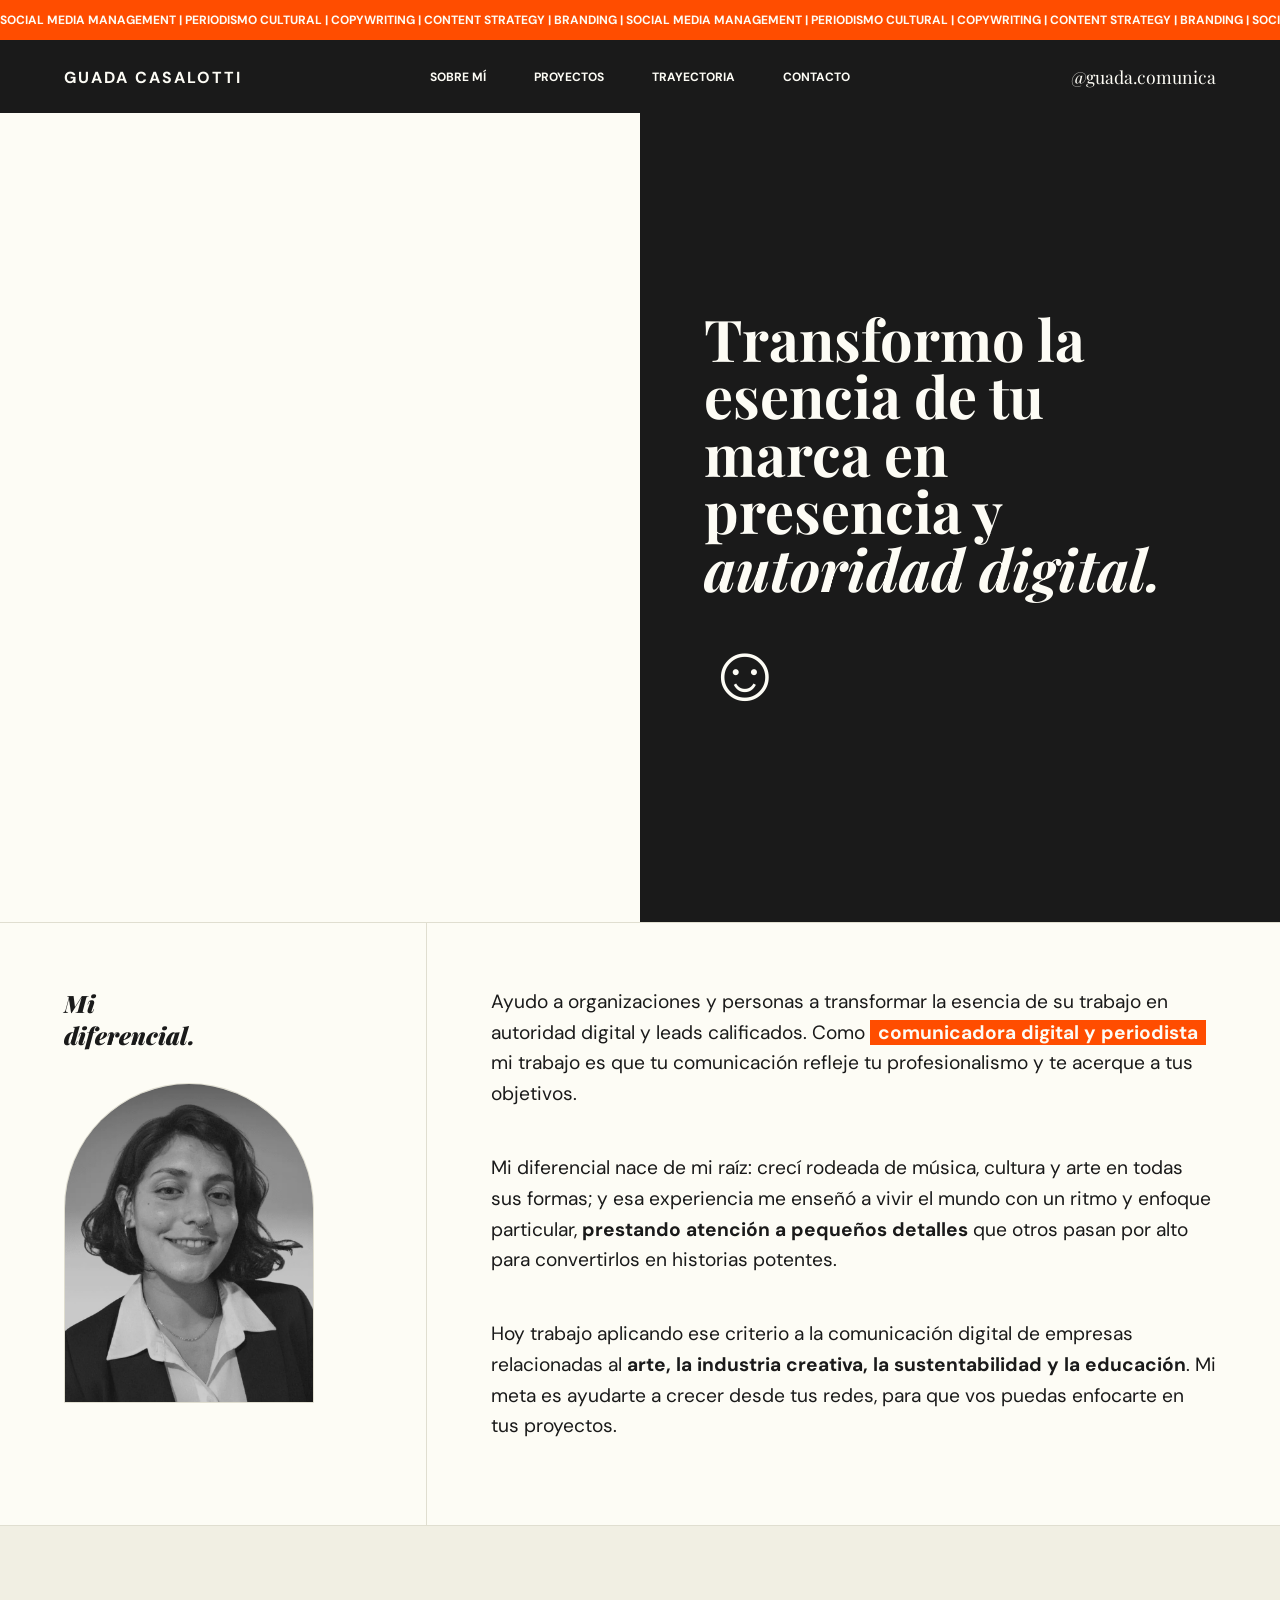
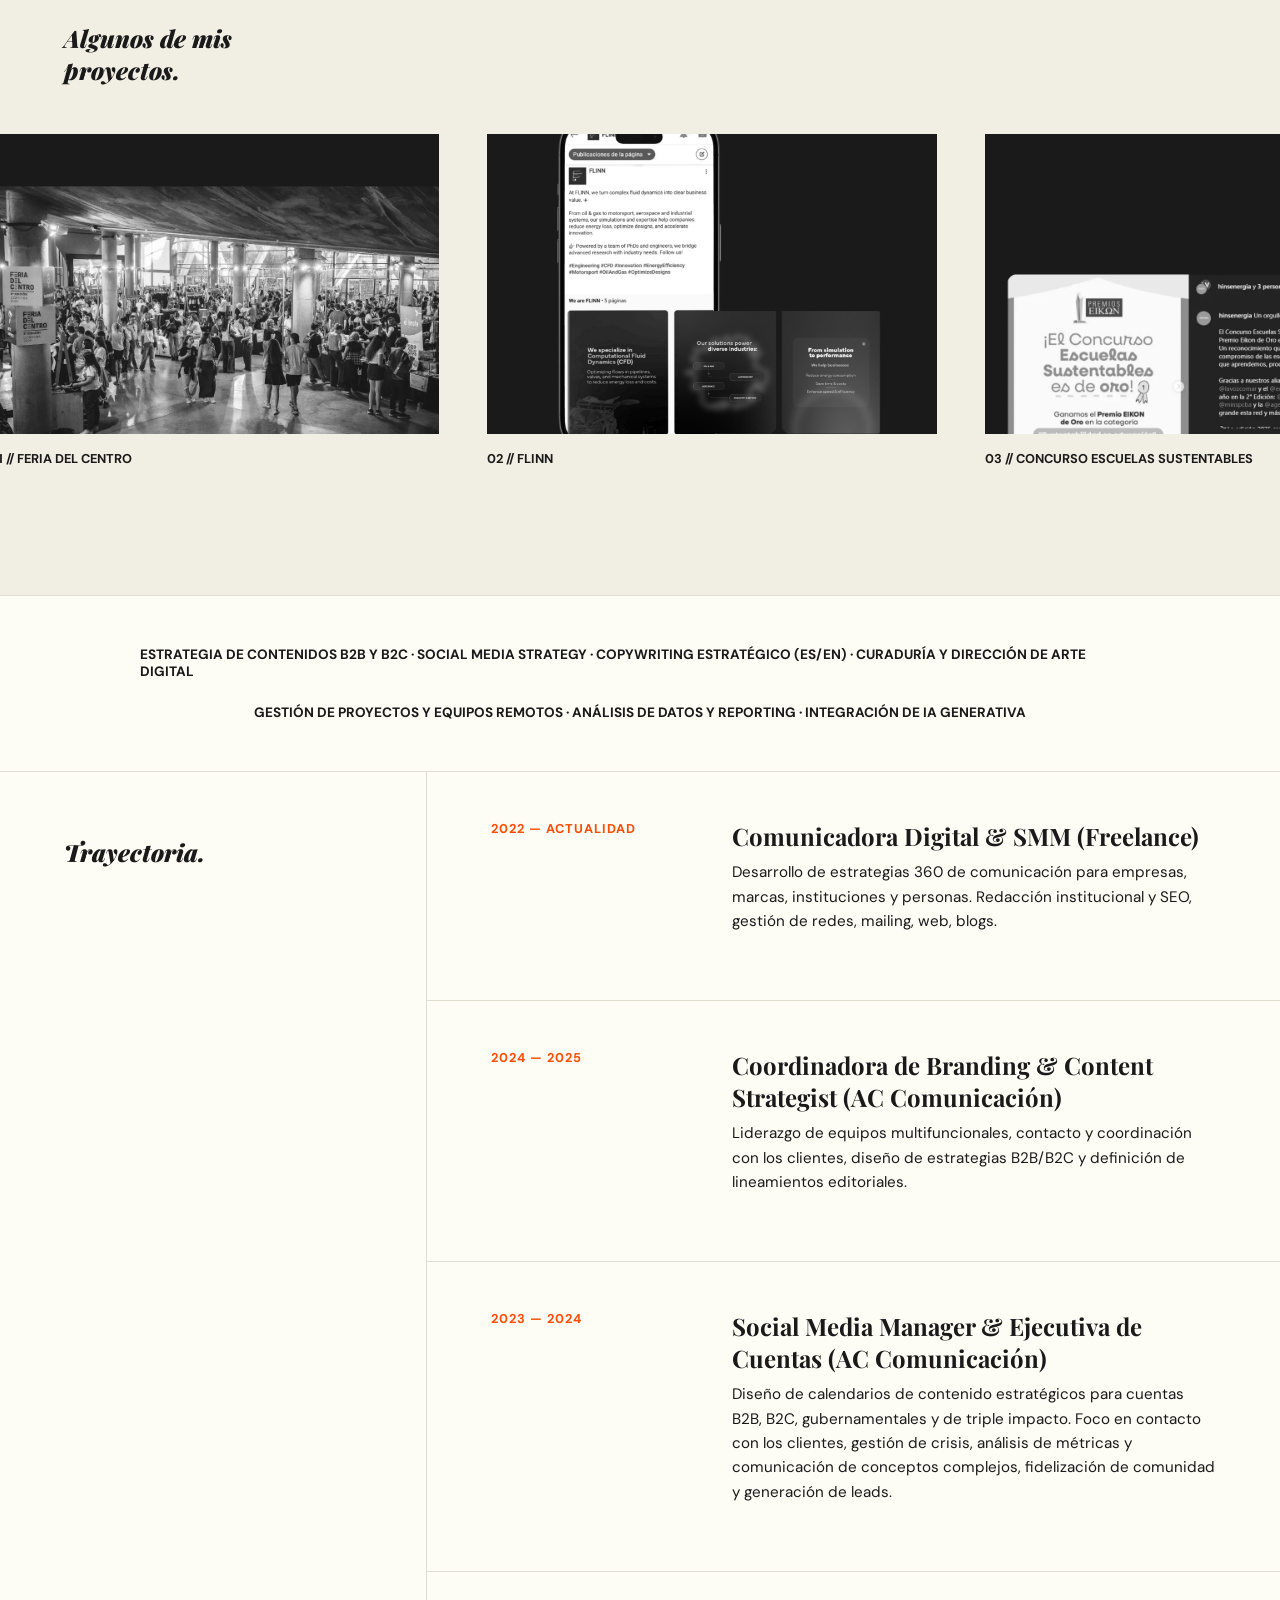
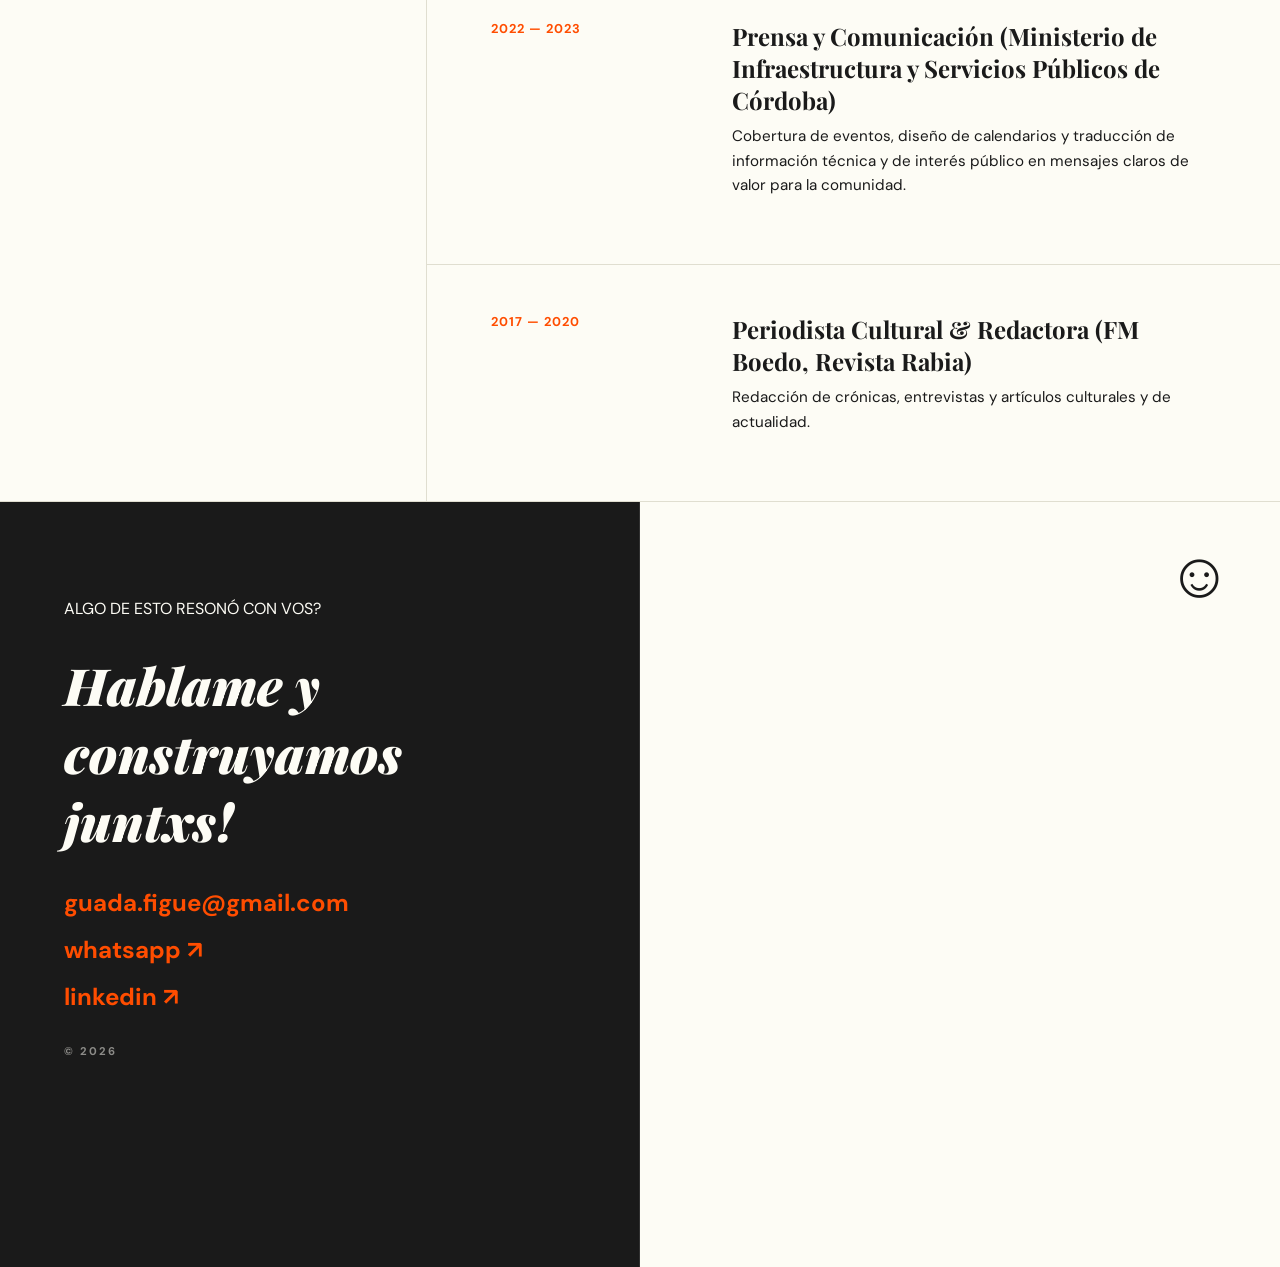
==== index.html @ 97ccfc63 "update UX de proyectos" ====
<!DOCTYPE html>
<html lang="es">
<head>
    <meta charset="UTF-8">
    <meta name="viewport" content="width=device-width, initial-scale=1.0">
    <title>Guada Casalotti | Digital Communication</title>
    <link rel="preconnect" href="https://fonts.googleapis.com">
    <link href="https://fonts.googleapis.com/css2?family=DM+Sans:wght@400;700&family=Playfair+Display:ital,wght@0,900;1,900&display=swap" rel="stylesheet">
    <link rel="stylesheet" href="styles.css">
</head>
<body>

    <div class="marquee-top">
        <div class="marquee-content">
            <span> SOCIAL MEDIA MANAGEMENT  |  PERIODISMO CULTURAL  |  COPYWRITING  |  CONTENT STRATEGY  |  BRANDING  |&nbsp;</span>
            <span> SOCIAL MEDIA MANAGEMENT  |  PERIODISMO CULTURAL  |  COPYWRITING  |  CONTENT STRATEGY  |  BRANDING  |&nbsp;</span>
            <span> SOCIAL MEDIA MANAGEMENT  |  PERIODISMO CULTURAL  |  COPYWRITING  |  CONTENT STRATEGY  |  BRANDING  |&nbsp;</span>
        </div>
    </div>

    <nav class="nav-grid">
        <div class="nav-left logo">Guada Casalotti</div>
        <div class="nav-center hide-mobile">
            <a href="#sobre">Sobre mí</a>
            <a href="#proyectos">Proyectos</a>
            <a href="#experiencia">Trayectoria</a>
            <a href="#contacto">Contacto</a>
        </div>
        <div class="nav-right">
            <a href="https://instagram.com/guada.comunica" target="_blank" class="ig-link">@guada.comunica</a>
        </div>
    </nav>

    <header class="hero-split">
        <div class="hero-left-dynamic">
           <div class="shape-container">
    <div class="slide-img img-1"></div>
    <div class="slide-img img-2"></div>
    <div class="slide-img img-3"></div>
</div>
            <div class="hero-stats">
                <div class="stat-pill stat-1">+100k views orgánicas</div>
                <div class="stat-pill stat-2">+500% alcance</div>
                <div class="stat-pill stat-3">+4k seguidores</div>
            </div>
        </div>
        <div class="hero-right-text">
            <h1>Transformo la esencia de tu marca en <br>presencia y <em>autoridad digital.</em></h1>
            <div class="dynamic-emoji-container">
                <span class="emoji-changer"></span>
            </div>
        </div>
    </header>

    <section id="sobre" class="diff-grid">
        <div class="diff-header">
            <h2 class="serif">Mi <br>diferencial.</h2>
            <div class="retrato-guada">
                <img src="guada-retrato.webp" alt="Guada Casalotti">
            </div>
        </div>
        <div class="diff-content">
            <p>Ayudo a organizaciones y personas a transformar la esencia de su trabajo en autoridad digital y leads calificados. Como <span>comunicadora digital y periodista</span> mi trabajo es que tu comunicación refleje tu profesionalismo y te acerque a tus objetivos.</p>
            <p>Mi diferencial nace de mi raíz: crecí rodeada de música, cultura y arte en todas sus formas; y esa experiencia me enseñó a vivir el mundo con un ritmo y enfoque particular, <strong>prestando atención a pequeños detalles</strong> que otros pasan por alto para convertirlos en historias potentes.</p>
            <p>Hoy trabajo aplicando ese criterio a la comunicación digital de empresas relacionadas al <strong>arte, la industria creativa, la sustentabilidad y la educación</strong>. Mi meta es ayudarte a crecer desde tus redes, para que vos puedas enfocarte en tus proyectos.</p>
        </div>
    </section>

    <section id="proyectos" class="projects-section">
        <div class="projects-header">
            <h2 class="serif">Algunos de mis <br>proyectos.</h2>
        </div>
        
        <div class="gallery-wrapper">
            <div class="gallery-track">
                <div class="gallery-item" onclick="abrirModal('Feria del Centro')">
                    <div class="p-img-wrapper">
                        <img src="feria-del-centro.webp" alt="01">
                        <div class="p-overlay"><span class="btn-ver-mas">VER MÁS ↗</span></div>
                    </div>
                    <div class="p-label">01 // FERIA DEL CENTRO</div>
                </div>
                <div class="gallery-item" onclick="abrirModal('FLINN')">
                    <div class="p-img-wrapper">
                        <img src="linkedin-flinn.webp" alt="02">
                        <div class="p-overlay"><span class="btn-ver-mas">VER MÁS ↗</span></div>
                    </div>
                    <div class="p-label">02 // FLINN</div>
                </div>
                <div class="gallery-item" onclick="abrirModal('Escuelas Sustentables')">
                    <div class="p-img-wrapper">
                        <img src="premio-concurso-1.webp" alt="03">
                        <div class="p-overlay"><span class="btn-ver-mas">VER MÁS ↗</span></div>
                    </div>
                    <div class="p-label">03 // CONCURSO ESCUELAS SUSTENTABLES</div>
                </div>
                <div class="gallery-item" onclick="abrirModal('Cumbre de Economía Circular')">
                    <div class="p-img-wrapper">
                        <img src="proyecto-4.png" alt="04">
                        <div class="p-overlay"><span class="btn-ver-mas">VER MÁS ↗</span></div>
                    </div>
                    <div class="p-label">04 // CUMBRE DE ECONOMÍA CIRCULAR</div>
                </div>
                <div class="gallery-item" onclick="abrirModal('Único Juegos')">
                    <div class="p-img-wrapper">
                        <img src="proyecto-5.png" alt="05">
                        <div class="p-overlay"><span class="btn-ver-mas">VER MÁS ↗</span></div>
                    </div>
                    <div class="p-label">05 // ÚNICO JUEGOS</div>
                </div>
                <div class="gallery-item" onclick="abrirModal('Trabajo Periodístico')">
                    <div class="p-img-wrapper">
                        <img src="proyecto-6.png" alt="06">
                        <div class="p-overlay"><span class="btn-ver-mas">VER MÁS ↗</span></div>
                    </div>
                    <div class="p-label">06 // TRABAJO PERIODÍSTICO</div>
                </div>

                <div class="gallery-item" onclick="abrirModal('Feria del Centro')"><div class="p-img-wrapper"><img src="feria-del-centro.webp"></div><div class="p-label">01 // FERIA DEL CENTRO</div></div>
                <div class="gallery-item" onclick="abrirModal('FLINN')"><div class="p-img-wrapper"><img src="linkedin-flinn.webp"></div><div class="p-label">02 // FLINN</div></div>
                <div class="gallery-item" onclick="abrirModal('Escuelas Sustentables')"><div class="p-img-wrapper"><img src="premio-concurso-1.webp"></div><div class="p-label">03 // ESC. SUSTENTABLES</div></div>
                <div class="gallery-item" onclick="abrirModal('Cumbre de Economía Circular')"><div class="p-img-wrapper"><img src="proyecto-4.png"></div><div class="p-label">04 // CUMBRE DE ECONOMÍA CIRCULAR</div></div>
                <div class="gallery-item" onclick="abrirModal('Único Juegos')"><div class="p-img-wrapper"><img src="proyecto-5.png"></div><div class="p-label">05 // ÚNICO JUEGOS</div></div>
                <div class="gallery-item" onclick="abrirModal('Trabajo Periodístico')"><div class="p-img-wrapper"><img src="proyecto-6.png"></div><div class="p-label">06 // TRABAJO PERIODÍSTICO</div></div>
            </div>
        </div>
    </section>

    <div id="proyecto-modal" class="modal-overlay">
        <div class="modal-content">
            <span class="close-modal" onclick="cerrarModal()">&times;</span>
            <h2 id="modal-title" class="serif"></h2>
            <div class="modal-body"></div>
        </div>
    </div>

    <section class="skills-static-container">
        <div class="skills-static-content">
            <span>Estrategia de contenidos B2B y B2C · Social Media Strategy · Copywriting estratégico (ES/EN) · Curaduría y dirección de arte digital</span>
            <span>Gestión de proyectos y equipos remotos · Análisis de datos y reporting · Integración de IA generativa</span>
        </div>
    </section>

    <section id="experiencia" class="exp-grid">
        <div class="exp-header">
            <h2 class="serif">Trayectoria.</h2>
        </div>
        <div class="exp-list">
            <div class="exp-item">
                <div class="exp-meta">2022 — ACTUALIDAD</div>
                <div class="exp-info">
                    <h3>Comunicadora Digital & SMM (Freelance)</h3>
                    <p>Desarrollo de estrategias 360 de comunicación para empresas, marcas, instituciones y personas. Redacción institucional y SEO, gestión de redes, mailing, web, blogs.</p>
                </div>
            </div>
            <div class="exp-item">
                <div class="exp-meta">2024 — 2025</div>
                <div class="exp-info">
                    <h3>Coordinadora de Branding & Content Strategist (AC Comunicación)</h3>
                    <p>Liderazgo de equipos multifuncionales, contacto y coordinación con los clientes, diseño de estrategias B2B/B2C y definición de lineamientos editoriales. </p>
                </div>
            </div>
            
            <!-- NUEVO BLOQUE INSERTADO -->
            <div class="exp-item">
                <div class="exp-meta">2023 — 2024</div>
                <div class="exp-info">
                    <h3>Social Media Manager & Ejecutiva de Cuentas (AC Comunicación)</h3>
                    <p>Diseño de calendarios de contenido estratégicos para cuentas B2B, B2C, gubernamentales y de triple impacto. Foco en contacto con los clientes, gestión de crisis, análisis de métricas y comunicación de conceptos complejos, fidelización de comunidad y generación de leads.</p>
                </div>
            </div>
            <!-- FIN DEL NUEVO BLOQUE -->

            <div class="exp-item">
                <div class="exp-meta">2022 — 2023</div>
                <div class="exp-info">
                    <h3>Prensa y Comunicación (Ministerio de Infraestructura y Servicios Públicos de Córdoba)</h3>
                    <p>Cobertura de eventos, diseño de calendarios y traducción de información técnica y de interés público en mensajes claros de valor para la comunidad.</p>
                </div>
            </div>
            <div class="exp-item">
                <div class="exp-meta">2017 — 2020</div>
                <div class="exp-info">
                    <h3>Periodista Cultural & Redactora (FM Boedo, Revista Rabia)</h3>
                    <p>Redacción de crónicas, entrevistas y artículos culturales y de actualidad.</p>
                </div>
            </div>
        </div>
    </section>

    <footer id="contacto" class="contact-split">
        <div class="contact-left">
            <div class="contact-wrapper">
                <span class="neon-text">ALGO DE ESTO RESONÓ CON VOS?</span>
                <h2 class="serif">Hablame y construyamos <em>juntxs!</em></h2>
                
                <div class="big-links-stack">
                    <a href="mailto:guada.figue@gmail.com">guada.figue@gmail.com</a>
                    <a href="https://wa.link/puh8q9" target="_blank">whatsapp ↗</a>
                    <a href="https://www.linkedin.com/in/guadacasalotti" target="_blank">linkedin ↗</a>
                </div>
                
                <div class="footer-bar">
                    <span>© 2026</span>
                </div>
            </div>
        </div>

        <div class="contact-right dynamic-bg">
            <span class="emoji-changer-footer"></span>
            <div class="ig-widget-container">
                <script src="https://elfsightcdn.com/platform.js" async></script>
                <div class="elfsight-app-8a72144c-eea1-4372-9b5d-b957ac7e3460" data-elfsight-app-lazy></div>
            </div>
        </div>
    </footer>

    <script>
        const infoProyectos = {
            'Feria del Centro': `
    <p style="color: var(--cobalt); font-weight: 700; margin-bottom: 1.5rem; text-transform: uppercase; font-size: 0.85rem; letter-spacing: 1px;">Estrategia de comunicación institucional y política - proyecto cultural con alcance regional</p>

    <p>La <strong>Feria del Centro</strong> (Córdoba, Santa Fe y Entre Ríos) es un encuentro anual que reúne a emprendedores, artistas y artesanos de las tres provincias en un espacio clave para resaltar el valor y potencial de la cultura regional.</p>
    
    <p><strong>El desafío: </strong>Posicionar el evento como de interés federal en un contexto complejo para el sector cultural, resaltando la sinergia entre tres provincias y garantizando tanto la participación de productores como la asistencia masiva del público.</p>
    
    <p><strong>Mi rol: </strong>Como parte de la agencia <span style="font-family: var(--font-serif); font-style: italic; font-weight: 900; color: var(--ink);">"Activos Comunicación"</span> co-diseñé y lideré la estrategia digital. Mi gestión abarcó desde el liderazgo de equipos y la curaduría de contenidos hasta la validación estratégica en las etapas de pre, durante y post evento.</p>

    <div style="width: 100%; margin: 1.5rem 0; overflow: hidden; border-radius: 8px;">
        <img src="feria-del-centro.webp" alt="Foto del evento" style="width: 100%; max-height: 400px; object-fit: cover; display: block;">
    </div>

    <h4 style="color: var(--cobalt); margin-top: 2rem; margin-bottom: 0.5rem; font-size: 1.2rem;">Estrategia 360°</h4>
    <p>La estrategia se desarrolló en 2 fases 100% orgánicas</p>

<div style="width: 100%; max-width: 450px; margin: 3rem auto; text-align: center;">
        <p style="color: var(--ink); font-size: 0.8rem; font-weight: 800; text-transform: uppercase; letter-spacing: 1px; margin-bottom: 20px;">Curaduría Visual y Alcance Orgánico</p>
        <img src="feed-feria2.webp" alt="Placa de estrategia en móvil" style="width: 100%; height: auto; display: block; margin: 0 auto; background: transparent;">
    </div>
    <ul style="margin: 1.5rem 0; padding-left: 1.2rem; font-size: 0.95rem; line-height: 1.6;">
        <li style="margin-bottom: 10px;"><strong>Fase B2B:</strong> Implementación de una comunicación directa y resolutiva para la inscripción de emprendimientos y editoriales. Gestión de flujos de información y resolución de dudas técnicas.</li>
        <li><strong>Fase B2C:</strong> Viraje estratégico hacia el público general. Transformación de la agenda técnica en una narrativa de entretenimiento, resaltando el cronograma artístico, talleres y mapas de experiencia para maximizar la convocatoria.</li>
    </ul>

    <h4 style="color: var(--neon); margin-top: 2rem; margin-bottom: 1rem; font-size: 1.2rem;">Resultados (100% orgánicos)</h4>
    
    <div style="display: grid; grid-template-columns: repeat(auto-fit, minmax(200px, 1fr)); gap: 1rem; background: rgba(26, 26, 26, 0.03); padding: 1.5rem; border-radius: 8px; border: 1px solid var(--line);">
        <div>
            <p style="margin:0;"><strong>+100k views</strong><br>en contenidos con foco en identidad regional</p>
            <p style="margin:0; margin-top: 15px;"><strong>+800</strong><br>emprendedores inscriptos exitosamente</p>
        </div>
        <div>
            <p style="margin:0;"><strong>+4k seguidores</strong><br>ganados en los 3 primeros meses</p>
            <p style="margin:0; margin-top: 15px;"><strong>Evento a plena capacidad</strong><br>las 3 jornadas</p>
        </div>
    </div>

    <div style="margin-top: 3rem; padding-top: 2rem; border-top: 1px solid var(--line); display: flex; flex-direction: column; gap: 1rem;">
        <p style="font-size: 0.8rem; font-weight: bold; text-transform: uppercase;">Explorar más del proyecto:</p>
        <a href="https://www.instagram.com/p/DW6qB04Df0J/?img_index=1" target="_blank" style="display: flex; justify-content: space-between; align-items: center; padding: 1rem; background: var(--ink); color: var(--canvas); text-decoration: none; border-radius: 4px; font-weight: bold; font-size: 0.9rem;">EL PASO A PASO DE LA ESTRATEGIA 👀 <span>↗</span></a>
        <a href="https://www.instagram.com/feriadelcentro_/" target="_blank" style="display: flex; justify-content: space-between; align-items: center; padding: 1rem; border: 1px solid var(--ink); color: var(--ink); text-decoration: none; border-radius: 4px; font-weight: bold; font-size: 0.9rem;">IG FERIA DEL CENTRO (solo edición 2025)<span>↗</span></a>
    </div>
            `,
         'FLINN': `
<p style="color:var(--cobalt);font-weight:700;margin-bottom:1.5rem;text-transform:uppercase;font-size:0.85rem;letter-spacing:1px;">Dirección de comunicación B2B para ingeniería de vanguardia</p>
<p><strong>FLINN</strong> es una empresa de ingeniería de alta complejidad liderada por doctores e ingenieros especialistas en <strong>CFD</strong> (Dinámica de Fluidos Computacional), <strong>FEA</strong> (Análisis de Elementos Finitos) e <strong>Ingeniería Inversa</strong>. Su núcleo de negocio es la simulación y el escaneo 3D para sectores críticos como Motorsport, Oil & Gas, HVAC, Ingeniería Nuclear y Aeroespacial.</p>
<p><strong>El desafío:</strong> Construir la autoridad digital en mercados internacionales, traduciendo estos servicios de altísima complejidad a un lenguaje comercial, creando un puente entre la exactitud técnica de la industria y la generación de leads.</p>
<p><strong>Mi rol estratégico:</strong> Como responsable de la comunicación digital bilingüe (inglés), diseño y ejecuto la estrategia omnicanal en <strong>LinkedIn e Instagram</strong>. No solo traduzco textos, sino que construyo, junto a una diseñadora, el universo visual y narrativo de la firma para posicionarlos como referentes del sector.</p>

<div style="width: 100%; max-width: 600px; margin: 2rem auto;">
            <img src="mockup-flinn.webp" alt="Web de Flinn en Notebook" style="width: 100%; height: 100%; object-fit: cover; object-position: 10% 50%; display: block; aspect-ratio: 10/7;">
</div>

<h4 style="color:var(--cobalt);margin-top:2rem;margin-bottom:0.5rem;font-size:1.2rem;">Estrategia de contenidos en LinkedIn e Ig</h4>
<ul style="margin:1.5rem 0;padding-left:1.2rem;font-size:0.95rem;line-height:1.6;">
<li style="margin-bottom:10px;"><strong>Campañas de autoridad:</strong> Creación de activos visuales y conceptuales utilizando recursos de dirección de arte que rompen con la frialdad industrial.</li>
<li><strong>Copywriting técnico B2B:</strong> Redacción de artículos y contenido institucional que mantienen el rigor científico, pero optimizados para la conversión comercial.</li>
<li><strong>Curaduría visual e IA generativa:</strong> Implementación de modelos de lenguaje e IA para generar visualizaciones y videos de alta fidelidad que complementan los renders técnicos (CFD/FEA).</li>
</ul>

<div style="width: 100%; max-width: 550px; margin: auto; text-align: center;">
    <p style="color: var(--ink); font-size: 0.8rem; font-weight: 800; text-transform: uppercase; letter-spacing: 1px; margin-bottom: 20px;">Carrusel B2B en LinkedIn</p>
    <img src="linkedin-flinn.webp" alt="Estrategia en LinkedIn" style="width: 100%; height: auto; display: block; margin: 0 auto; background: transparent;">
</div>

<h4 style="color:var(--neon);margin-top:2rem;margin-bottom:1rem;font-size:1.2rem;">Algunas métricas (mensuales)</h4>
<div style="display:grid;grid-template-columns:1fr 1fr;gap:1rem;background:rgba(26,26,26,0.03);padding:1.5rem;border-radius:8px;border:1px solid var(--line);">
<div><p style="margin:0;"><strong>+71.8%</strong><br>en visualizaciones IG</p><p style="margin:0;margin-top:15px;"><strong>+178.2%</strong><br>en alcance de cuenta</p></div>
<div><p style="margin:0;"><strong>+83.8%</strong><br>en interacciones</p><p style="margin:0;margin-top:15px;"><strong>Presencia B2B afianzada</strong><br>en LinkedIn</p></div>
</div>

<div style="width: 100%; max-width: 350px; margin: 4rem auto 3rem auto; text-align: center;">
    <p style="font-size: 0.8rem; font-weight: 800; text-transform: uppercase; color: var(--ink); margin-bottom: 15px;">Feedback del cliente</p>
    <img src="mensaje-cliente.webp" alt="Validación del cliente" style="width: 100%; height: auto; border-radius: 16px; box-shadow: 0 8px 24px rgba(0,0,0,0.06); display: block; margin: 0 auto;">
</div>

<div style="margin-top:3rem;padding-top:2rem;border-top:1px solid var(--line);display:flex;flex-direction:column;gap:1rem;">
<p style="font-size:0.8rem;font-weight:bold;text-transform:uppercase;">Explorá los canales:</p>
<a href="https://www.linkedin.com/company/flinnar" target="_blank" style="display:flex;justify-content:space-between;align-items:center;padding:1rem;background:var(--ink);color:var(--canvas);text-decoration:none;border-radius:4px;font-weight:bold;font-size:0.9rem;">LINKEDIN <span>↗</span></a>
<a href="https://www.instagram.com/flinn.eng" target="_blank" style="display:flex;justify-content:space-between;align-items:center;padding:1rem;background:var(--ink);color:var(--canvas);text-decoration:none;border-radius:4px;font-weight:bold;font-size:0.9rem;">INSTAGRAM <span>↗</span></a>
<a href="https://flinnar.com" target="_blank" style="display:flex;justify-content:space-between;align-items:center;padding:1rem;border:1px solid var(--ink);color:var(--ink);text-decoration:none;border-radius:4px;font-weight:bold;font-size:0.9rem;">WEB <span>↗</span></a>
</div>
`,
            'Escuelas Sustentables': `
    <p style="color: var(--cobalt); font-weight: 700; margin-bottom: 1.5rem; text-transform: uppercase; font-size: 0.85rem; letter-spacing: 1px;">Estrategia de Triple Impacto - Comunicación institucional y educación ambiental</p>

    <p><strong>El Concurso Escuelas Sustentables</strong> es un certamen provincial (Córdoba, Arg.) organizado por la empresa de sustentabilidad y energías renovables <strong>HINS</strong>, junto a otros actores e instituciones. La iniciativa transforma a estudiantes secundarios en agentes de cambio, premiando la innovación con mentorías e instalaciones solares en sus escuelas.</p>

    <p><strong>El desafío: </strong>Escalar un proyecto que nació con gran éxito y convertirlo en una política de educación de largo alcance. El reto evolucionó desde la gestión de una convocatoria masiva inicial hasta el desarrollo de una infraestructura pedagógica digital capaz de guiar a cientos de escuelas en la creación técnica de sus proyectos.</p>
    
    <p><strong>Mi rol estratégico: </strong>Como parte del equipo de <strong>Activos Comunicación</strong> ,agencia responsable de la comunicación integral de HINS, (desempeñándome como coordinadora de branding y ejecutiva de cuenta) lideré el desarrollo de la comunicación digital, la curaduría de contenidos y la coordinación estratégica entre los equipos técnico y creativo.</p>

    <div style="width: 100%; margin: 2rem 0; overflow: hidden; border-radius: 8px; box-shadow: 0 4px 20px rgba(0,0,0,0.05);">
        <img src="concurso-escuelas.webp" alt="Evento de premiación Escuelas Sustentables" style="width: 100%; height: auto; display: block;">
    </div>

<div style="background: var(--ink); color: var(--canvas); padding: 2.5rem 1.5rem; border-radius: 8px; margin: 2rem auto 2.5rem auto; text-align: center; border: 1px solid #D4AF37; width: 100%; box-sizing: border-box;">
    <p style="font-size: 0.7rem; text-transform: uppercase; letter-spacing: 2px; margin-bottom: 10px; opacity: 0.8; width: 100%; text-align: center;">Trayectoria Multigalardonada</p>
    <h3 style="margin: 0; color: #D4AF37; font-size: 1.6rem; letter-spacing: 1px; width: 100%; text-align: center;">4 reconocimientos por impacto social y ambiental</h3>
    <p style="font-size: 0.95rem; margin-top: 10px; font-weight: 300; width: 100%; text-align: center;">Incluyendo el <strong>Eikon de Oro</strong> a la Sustentabilidad en Educación.</p>
</div>

    <h4 style="color: var(--cobalt); margin-top: 2rem; margin-bottom: 0.5rem; font-size: 1.2rem;">Evolución y estrategia</h4>
    <ul style="margin: 1.5rem 0; padding-left: 1.2rem; font-size: 0.95rem; line-height: 1.6;">
        <li style="margin-bottom: 10px;"><strong>Edición I:</strong> La convocatoria superó las expectativas de inscripción en un <strong>150%</strong>.</li>
        <li style="margin-bottom: 10px;"><strong>Edición II:</strong> Acompañé el lanzamiento de una proyección masiva que recibió <strong>+150 proyectos</strong> de 23 de los 24 departamentos de Córdoba.</li>
        <li style="margin-bottom: 10px;"><strong>Plataforma educativa:</strong> Coordiné la creación de 8 módulos técnicos en solo un mes, transformando conocimientos complejos de energía en materiales didácticos accesibles (videos, guías y presentaciones).</li>
    </ul>

    <div style="width: 100%; max-width: 600px; margin: 3rem auto; text-align: center;">
        <img src="mockup-concurso.webp" alt="Web del concurso" style="width: 100%; height: auto;">
    </div>

    <h4 style="color: var(--neon); margin-top: 2rem; margin-bottom: 1rem; font-size: 1.2rem;">Resultados de impacto</h4>
    <div style="display: grid; grid-template-columns: repeat(auto-fit, minmax(200px, 1fr)); gap: 1rem; background: rgba(26, 26, 26, 0.03); padding: 1.5rem; border-radius: 8px; border: 1px solid var(--line);">
        <div>
            <p style="margin:0;"><strong>+150%</strong><br>Expectativa de inscripciones superada (Edición I)</p>
            <p style="margin:0; margin-top: 15px;"><strong>+150 Proyectos</strong><br>recibidos de toda la provincia (Edición II)</p>
        </div>
        <div>
            <p style="margin:0;"><strong>23/24</strong><br>Departamentos de Córdoba activos</p>
            <p style="margin:0; margin-top: 15px;"><strong>4 Premios</strong><br>obtenidos por la estrategia de comunicación</p>
        </div>
    </div>

 <div style="margin-top: 3rem; padding-top: 2rem; border-top: 1px solid var(--line); display: flex; flex-direction: column; gap: 1rem;">
        <p style="font-size: 0.8rem; font-weight: bold; text-transform: uppercase; color: var(--ink); opacity: 0.8;">Documentación y Prensa de Autoridad:</p>
        
        <a href="https://escuelassustentables.hins.com.ar/" target="_blank" style="display: flex; justify-content: space-between; align-items: center; padding: 1rem; background: var(--ink); color: var(--canvas); text-decoration: none; border-radius: 4px; font-weight: bold; font-size: 0.9rem;">SITIO WEB OFICIAL DEL CONCURSO <span>↗</span></a>

        <a href="https://premioseikon.com/wp-content/uploads/2025/06/Informe-Comunicacion-Escuelas-Sustentables.pdf" target="_blank" style="display: flex; justify-content: space-between; align-items: center; padding: 1rem; border: 1px solid var(--ink); color: var(--ink); text-decoration: none; border-radius: 4px; font-weight: bold; font-size: 0.9rem;">INFORME EIKON: ESTRATEGIA GANADORA <span>↗</span></a>

        <div style="display: grid; grid-template-columns: 1fr 1fr; gap: 0.5rem;">
            <a href="https://www.lavoz.com.ar/ciudadanos/ambiente/se-dieron-a-conocer-los-ganadores-del-concurso-escuelas-sustentables-2025/" target="_blank" style="display: flex; justify-content: center; align-items: center; padding: 0.8rem; border: 1px solid var(--line); color: var(--ink); text-decoration: none; border-radius: 4px; font-size: 0.75rem; text-align: center; font-weight: bold;">COBERTURA LA VOZ</a>
            <a href="https://prensa.cba.gov.ar/informacion-general/lanzan-la-segunda-edicion-del-concurso-escuelas-sustentables/" target="_blank" style="display: flex; justify-content: center; align-items: center; padding: 0.8rem; border: 1px solid var(--line); color: var(--ink); text-decoration: none; border-radius: 4px; font-size: 0.75rem; text-align: center; font-weight: bold;">PRENSA GOBIERNO CBA</a>
        </div>
`,
'Cumbre de Economía Circular': `
    <p style="color: var(--cobalt); font-weight: 700; margin-bottom: 1.5rem; text-transform: uppercase; font-size: 0.85rem; letter-spacing: 1px;">Comunicación política y de eventos de escala internacional</p>

    <p>La <strong>Cumbre Mundial de Economía Circular</strong> es un evento de sustentabilidad masivo de la región, organizado por la Municipalidad de Córdoba y el Ente BioCórdoba. Este espacio reúne a líderes globales, intendentes y corporaciones para debatir el futuro de la transición energética, la economía circular, mercados de carbono, entre otros temas claves para enfrentar el cambio climático.</p>

    <p><strong>El desafío: </strong>Liderar la comunicación omnicanal y en tiempo real de un evento internacional con extremas exigencias políticas y corporativas. El reto principal fue alinear el relato de la cumbre con la agenda de múltiples entidades públicas y privadas en simultáneo.</p>
    
    <p><strong>Mi rol estratégico: </strong>Como parte del equipo de <strong>Activos Comunicación</strong>, participé en la gestión de 3 ediciones consecutivas. Coordiné la cobertura en vivo y la redacción de gacetillas, y acompañé el guionado de spots y la estrategia de difusión. Mi gestión implicó una articulación multicuenta, trabajando en simultáneo para la Cumbre, el Presidente de BioCórdoba, el Ministerio de Infraestructura y sponsors/participantes (UrbaCor, HINS, EPEC).</p>

    <div style="width: 100%; margin: 2rem 0; overflow: hidden; border-radius: 8px; box-shadow: 0 4px 20px rgba(0,0,0,0.05);">
        <img src="4ta-cumbre.webp" alt="Multitud en la Cumbre de Economía Circular" style="width: 100%; height: auto; display: block;">
    </div>

    <h4 style="color: var(--cobalt); margin-top: 2rem; margin-bottom: 0.5rem; font-size: 1.2rem;">Ejes de ejecución</h4>
    <ul style="margin: 1.5rem 0; padding-left: 1.2rem; font-size: 0.95rem; line-height: 1.6;">
        <li style="margin-bottom: 10px;"><strong>Estrategia multicuenta:</strong> Sincronización de calendarios y narrativas cruzadas entre el sector público (entes gubernamentales, figuras políticas) y el privado (sponsors corporativos).</li>
        <li style="margin-bottom: 10px;"><strong>Gestión de crisis y real-time:</strong> Dirección de cobertura en el terreno y resolución de imprevistos de comunicación en un entorno en vivo de alta presión.</li>
        <li><strong>Producción omnicanal:</strong> Desarrollo integral de campañas de lanzamiento, abarcando desde pauta digital hasta soportes tradicionales (vía pública/OOH) y spots audiovisuales.</li>
    </ul>

    <div style="width: 100%; max-width: 400px; margin: 3rem auto; text-align: center;">
        <img src="cumbre-2.webp" alt="Gestión de redes en vivo" style="width: 100%; height: auto; border-radius: 8px; box-shadow: 0 10px 30px rgba(0,0,0,0.1);">
    </div>

    <h4 style="color: var(--neon); margin-top: 2rem; margin-bottom: 1rem; font-size: 1.2rem;">Escala del proyecto (Edición 2023)</h4>
    <div style="display: grid; grid-template-columns: repeat(auto-fit, minmax(200px, 1fr)); gap: 1rem; background: rgba(26, 26, 26, 0.03); padding: 1.5rem; border-radius: 8px; border: 1px solid var(--line);">
        <div>
            <p style="margin:0;"><strong>+105.000</strong><br>Participantes</p>
            <p style="margin:0; margin-top: 15px;"><strong>56</strong><br>Disertantes</p>
        </div>
        <div>
            <p style="margin:0;"><strong>4 meses</strong><br>de estrategia multicanal y multicuenta</p>
            <p style="margin:0; margin-top: 15px;"><strong>+5 cuentas</strong><br>coordinadas en simultáneo</p>
        </div>
    </div>
<div style="margin-top: 3rem; padding-top: 2rem; border-top: 1px solid var(--line); display: flex; flex-direction: column; gap: 1rem;">
        <p style="font-size: 0.8rem; font-weight: bold; text-transform: uppercase; color: var(--ink); opacity: 0.8;">Documentación y Cobertura:</p>
        
        <a href="https://cumbremundialdeeconomiacircular.com.ar/sobre-la-cumbre/" target="_blank" style="display: flex; justify-content: space-between; align-items: center; padding: 1rem; background: var(--ink); color: var(--canvas); text-decoration: none; border-radius: 4px; font-weight: bold; font-size: 0.9rem;">SITIO WEB OFICIAL (HISTÓRICO) <span>↗</span></a>

        <a href="https://www.linkedin.com/posts/guadacasalotti_pas%C3%B3-la-4ta-edici%C3%B3n-de-la-cumbre-mundial-activity-7209310779743887360-ulA7" target="_blank" style="display: flex; justify-content: space-between; align-items: center; padding: 1rem; border: 1px solid var(--ink); color: var(--ink); text-decoration: none; border-radius: 4px; font-weight: bold; font-size: 0.9rem;">REGISTRO DE COBERTURA Y EQUIPO <span>↗</span></a>
    </div>
`, 'Único Juegos': `
    <p style="color: var(--cobalt); font-weight: 700; margin-bottom: 1.5rem; text-transform: uppercase; font-size: 0.85rem; letter-spacing: 1px;">Posicionamiento B2C - Creación de comunidad y lifestyle</p>

    <p><strong>Único</strong> es un parque recreativo al aire libre en el polo "Playa Chic" (Almafuerte). Se destaca por un diseño intergeneracional donde cada instalación tiene un propósito: potenciar la estimulación en los niños y facilitar la reconexión emocional de los adultos con su "niño interior".</p>

    <p><strong>El desafío: </strong>Romper con la saturación visual típica del rubro del entretenimiento infantil. El reto fue diseñar una comunicación que no dependiera exclusivamente de "fotos del parque", sino que aportara contenido de valor para posicionar el espacio como una experiencia cuidada, estética, con foco en la naturaleza y el bienestar familiar.</p>
    
    <p><strong>Mi rol estratégico: </strong>Diseñé y lidero la estrategia de Social Media (Instagram), desarrollando el storytelling, la curaduría de ejes temáticos y de contenido y el copywriting. En dupla con una diseñadora ejecutamos un viraje narrativo centrado en la creación de comunidad, priorizando la calidad conceptual.</p>

    <div style="width: 100%; margin: 2rem 0; overflow: hidden; border-radius: 8px; box-shadow: 0 4px 20px rgba(0,0,0,0.05);">
        <img src="unico-imagen.webp" alt="Experiencia al aire libre en Único Juegos" style="width: 100%; height: auto; display: block;">
    </div>

    <h4 style="color: var(--cobalt); margin-top: 2rem; margin-bottom: 0.5rem; font-size: 1.2rem;">Estrategia de contenidos</h4>
    <ul style="margin: 1.5rem 0; padding-left: 1.2rem; font-size: 0.95rem; line-height: 1.6;">
        <li style="margin-bottom: 10px;"><strong>Contenido de valor (Edu-tainment):</strong> Desarrollo de placas y narrativas que explican el "por qué" detrás de cada juego, educando a la audiencia sobre neurodesarrollo y juego libre.</li>
        <li style="margin-bottom: 10px;"><strong>Estética Editorial:</strong> Alejamiento del feed promocional clásico hacia una curaduría visual limpia que transmite la vibra "Playa Chic" y el contacto con la naturaleza.</li>
        <li><strong>Storytelling Intergeneracional:</strong> Redacción orientada no solo a los padres como compradores, sino a la familia como usuaria de una experiencia de desconexión digital.</li>
    </ul>

    <div style="width: 100%; max-width: 800px; margin: 3rem auto; text-align: center;">
        <p style="font-size: 0.75rem; font-weight: bold; text-transform: uppercase; color: var(--ink); margin-bottom: 15px;">Contenido de valor estratégico en Instagram</p>
        <img src="mockup-unico.webp" alt="Estrategia visual en Instagram" style="width: 100%; height: auto; border-radius: 8px; background: transparent; display: block; margin: 0 auto;">
    </div>

    <h4 style="color: var(--neon); margin-top: 2rem; margin-bottom: 1rem; font-size: 1.2rem;">Impacto Inicial</h4>
    <div style="display: grid; grid-template-columns: repeat(auto-fit, minmax(200px, 1fr)); gap: 1rem; background: rgba(26, 26, 26, 0.03); padding: 1.5rem; border-radius: 8px; border: 1px solid var(--line);">
        <div>
            <p style="margin:0;"><strong>Identidad consolidada</strong><br>Posicionamiento claro frente a la competencia</p>
        </div>
        <div>
            <p style="margin:0;"><strong>Comunidad activa</strong><br>Engagement basado en valor</p>
        </div>
    </div>

    <div style="margin-top: 3rem; padding-top: 2rem; border-top: 1px solid var(--line); display: flex; flex-direction: column; gap: 1rem;">
        <p style="font-size: 0.8rem; font-weight: bold; text-transform: uppercase; color: var(--ink); opacity: 0.8;">Explorar el proyecto:</p>
        <a href="https://www.instagram.com/unico.juegos/" target="_blank" style="display: flex; justify-content: space-between; align-items: center; padding: 1rem; background: var(--ink); color: var(--canvas); text-decoration: none; border-radius: 4px; font-weight: bold; font-size: 0.9rem;">INSTAGRAM DE ÚNICO<span>↗</span></a>
    </div>
`,
'Trabajo Periodístico': `
    <p style="color: var(--cobalt); font-weight: 700; margin-bottom: 1.5rem; text-transform: uppercase; font-size: 0.85rem; letter-spacing: 1px;">Periodismo Cultural - Redacción periodística, entrevistas y storytelling</p>

    <p><strong>La base de mi narrativa:</strong> Mi formación y experiencia en periodismo cultural a través de crónicas y entrevistas (FM Boedo, Revista Rabia) son el cimiento de mi capacidad para conectar marcas con audiencias. Estos espacios fueron escuela para entender que observar y escuchar son la base indispensable para lograr traducir cualquier evento e idea en comunicación.</p>

    <p><strong>El enfoque: </strong>Durante más de 3 años mi trabajo se centró en la escena musical argentina, cubriendo festivales y realizando entrevistas a artistas. El desafío era adaptar una experiencia sensorial y efímera (un show en vivo) a formatos digitales (web, mailing, redes) sin perder la esencia ni la emoción del momento.</p>
    
    <div style="width: 100%; margin: 2rem 0; overflow: hidden; border-radius: 8px; box-shadow: 0 4px 20px rgba(0,0,0,0.05);">
        <img src="foto-recital.webp" alt="Cobertura de eventos culturales y música" style="width: 100%; height: auto; display: block;">
    </div>

    <h4 style="color: var(--cobalt); margin-top: 2rem; margin-bottom: 0.5rem; font-size: 1.2rem;">Habilidades Editoriales</h4>
    <ul style="margin: 1.5rem 0; padding-left: 1.2rem; font-size: 0.95rem; line-height: 1.6;">
        <li style="margin-bottom: 10px;"><strong>Crónica de impacto:</strong> Redacción orientada a capturar la atmósfera y la emoción, transformando hechos en relatos memorables.</li>
        <li style="margin-bottom: 10px;"><strong>Entrevistas de profundidad:</strong> Capacidad de escucha para extraer el valor real del interlocutor y jerarquizar la información.</li>
        <li><strong>Adaptabilidad multicanal:</strong> Traducción de un mismo concepto para audiencias de Facebook, newsletters y portales web, manteniendo la coherencia estilística.</li>
    </ul>

    <div style="display: flex; flex-direction: column; gap: 3rem; margin: 3rem 0; align-items: center;">
        <div style="width: 100%;">
            <img src="mockup-cronica.webp" alt="Mockup crónica desktop" style="width: 80%; height: auto; border-radius: 8px; display: block; margin: 0 auto;">
        </div>
    </div> <!-- ESTE ES EL DIV QUE FALTABA CERRAR -->

    <h4 style="color: var(--neon); margin-top: 2rem; margin-bottom: 1rem; font-size: 1.2rem;">Trayectoria</h4>
    <div style="display: grid; grid-template-columns: 1fr 1fr; gap: 1rem; background: rgba(26, 26, 26, 0.03); padding: 1.5rem; border-radius: 8px; border: 1px solid var(--line);">
        <div>
            <p style="margin:0; font-size: 1.1rem;"><strong>+30 crónicas</strong></p>
            <p style="margin:0; font-size: 0.9rem;">publicadas en medios digitales</p>
        </div>
        <div>
            <p style="margin:0; font-size: 1.1rem;"><strong>+15 entrevistas</strong></p>
            <p style="margin:0; font-size: 0.9rem;">a referentes de la escena musical nacional</p>
        </div>
    </div>

    <div style="margin-top: 3rem; padding-top: 2rem; border-top: 1px solid var(--line); display: flex; flex-direction: column; gap: 1rem;">
        <p style="font-size: 0.8rem; font-weight: bold; text-transform: uppercase; color: var(--ink); opacity: 0.8; margin-bottom: 0.5rem;">Archivo de registros seleccionados</p>
        
        <a href="https://www.facebook.com/notes/357522835327654/" target="_blank" style="display: flex; justify-content: space-between; align-items: center; padding: 1rem; background: var(--ink); color: var(--canvas); text-decoration: none; border-radius: 4px; font-weight: bold; font-size: 0.85rem; width: 100%; box-sizing: border-box; text-transform: uppercase;">
            ENTREVISTA A ERUCA SATIVA<span>↗</span>
        </a>
        
        <a href="https://www.facebook.com/notes/839789630122272/" target="_blank" style="display: flex; justify-content: space-between; align-items: center; padding: 1rem; background: transparent; color: var(--ink); border: 1px solid var(--ink); text-decoration: none; border-radius: 4px; font-weight: bold; font-size: 0.85rem; width: 100%; box-sizing: border-box; text-transform: uppercase;">
            CRÓNICA TODO APARENTA NORMAL<span>↗</span>
        </a>
        
        <a href="https://www.facebook.com/notes/351692549496890/" target="_blank" style="display: flex; justify-content: space-between; align-items: center; padding: 1rem; background: transparent; color: var(--ink); border: 1px solid var(--ink); text-decoration: none; border-radius: 4px; font-weight: bold; font-size: 0.85rem; width: 100%; box-sizing: border-box; text-transform: uppercase;">
            CRÓNICA MÁS QUE UNO Y RHINO <span>↗</span>
        </a>
    </div>
  `,        };

       function abrirModal(id) {
            document.getElementById('modal-title').innerText = id;
            document.querySelector('.modal-body').innerHTML = infoProyectos[id] || "<p>En desarrollo...</p>";
            document.getElementById('proyecto-modal').style.display = 'flex';
            
            setTimeout(() => {
                // 1. Método infalible: obliga a la vista a saltar directo al título
                const titulo = document.getElementById('modal-title');
                if (titulo) {
                    titulo.scrollIntoView({ behavior: 'instant', block: 'start' });
                }
                
                // 2. Por si acaso, "le disparamos a todo" lo que pueda llegar a tener el scroll
                document.getElementById('proyecto-modal').scrollTop = 0;
                document.querySelector('.modal-body').scrollTop = 0;
                
                // Si existe un contenedor extra, también lo mandamos a cero
                const contenedorExtra = document.querySelector('.modal-content');
                if (contenedorExtra) contenedorExtra.scrollTop = 0;
            }, 15);
       }
function cerrarModal() { document.getElementById('proyecto-modal').style.display = 'none'; }

document.getElementById('proyecto-modal').addEventListener('click', function(e) {
    if (e.target === this) cerrarModal();
});
        const wrapper = document.querySelector('.gallery-wrapper');
        let isInteracting = false;
        wrapper.addEventListener('mouseenter', () => isInteracting = true);
        wrapper.addEventListener('mouseleave', () => isInteracting = false);

        function autoScrollGallery() {
            if (!isInteracting) {
                wrapper.scrollLeft += 1; 
                if (wrapper.scrollLeft >= wrapper.scrollWidth / 2) wrapper.scrollLeft = 0;
            }
            requestAnimationFrame(autoScrollGallery);
        }
        autoScrollGallery();
    </script>
</body>
</html>
---- styles.css ----
:root {
    --canvas: #FDFCF5;
    --ink: #1A1A1A;
    --cobalt: #2E5BFF;
    --neon: #FF4D00;
    --line: #E0DED0;
    --font-serif: 'Playfair Display', serif;
    --font-sans: 'DM Sans', sans-serif;
}

html { scroll-behavior: smooth; }
* { margin: 0; padding: 0; box-sizing: border-box; }

body { background-color: var(--canvas); color: var(--ink); font-family: var(--font-sans); overflow-x: hidden; background-image: url("https://www.transparenttextures.com/patterns/natural-paper.png"); }

p { font-size: 0.95rem; line-height: 1.6; max-width: 65ch; margin-bottom: 1.2rem; }
.serif { font-family: var(--font-serif); font-weight: 900; font-style: italic; }
em { font-family: var(--font-serif); font-style: italic; }

/* MARQUESINA */
.marquee-top { background: var(--neon); color: var(--canvas); padding: 12px 0; font-weight: 700; font-size: 0.75rem; overflow: hidden; display: flex; border-bottom: 1px solid var(--ink); }
.marquee-content { display: flex; white-space: nowrap; animation: marquee 35s linear infinite; }
@keyframes marquee { 0% { transform: translateX(0); } 100% { transform: translateX(-33.33%); } }

/* NAV CORREGIDO */
.nav-grid { 
    display: grid; 
    grid-template-columns: 1fr auto 1fr; 
    padding: 1.5rem 4rem; 
    align-items: center; 
    position: sticky; 
    top: 0; 
    z-index: 1000; 
    background-color: var(--ink); 
    color: var(--canvas); 
}
.nav-left { font-weight: 700; text-transform: uppercase; letter-spacing: 2px; }
.nav-center { display: flex; gap: 3rem; }
.nav-center a { color: var(--canvas); text-decoration: none; font-size: 0.75rem; font-weight: 700; text-transform: uppercase; }
.nav-right { text-align: right; }
.ig-link { font-family: var(--font-serif); font-size: 1.1rem; color: var(--canvas); text-decoration: none; }

/* HERO */
.hero-split { display: grid; grid-template-columns: 1fr 1fr; height: 90vh; border-bottom: 1px solid var(--line); overflow: hidden; }
.hero-left-dynamic { display: flex; justify-content: center; align-items: center; position: relative; animation: syncColorsLeft 3s infinite; }
.shape-container { width: 80%; height: 80%; position: relative; animation: morphShape 3s infinite cubic-bezier(0.77, 0, 0.175, 1); overflow: hidden; z-index: 1; }
.slide-img { position: absolute; top: 0; left: 0; width: 100%; height: 100%; background-size: cover; background-position: center; opacity: 0; animation: fadeImages 3s infinite; }
.img-1 { background-image: url('feria-del-centro.webp'); animation-delay: 0s; }
.img-2 { background-image: url('feed-flinn.webp'); animation-delay: 1s; }
.img-3 { background-image: url('feed-feria.webp'); animation-delay: 2s; }
.hero-stats { position: absolute; z-index: 10; bottom: 15%; display: flex; flex-direction: column; align-items: center; width: 100%; }
.stat-pill { position: absolute; background: var(--ink); color: var(--canvas); padding: 12px 25px; border-radius: 50px; font-weight: bold; opacity: 0; animation: fadeStats 3s infinite; text-align: center; max-width: 85%; }
.stat-1 { animation-delay: 0s; }
.stat-2 { animation-delay: 1s; }
.stat-3 { animation-delay: 2s; }

.hero-right-text { padding: 4rem; display: flex; flex-direction: column; justify-content: center; background-color: var(--ink); color: var(--canvas); }
.hero-right-text h1 { font-family: var(--font-serif); font-size: clamp(2rem, 4.5vw, 4.5rem); line-height: 1; }
.emoji-changer::after { content: '☺'; font-size: 5rem; animation: changeEmoji 3s infinite; display: block; margin-top: 1.5rem; }

/* DIFERENCIAL */
.diff-grid { display: grid; grid-template-columns: 1fr 2fr; border-bottom: 1px solid var(--line); }
.diff-header { padding: 4rem; border-right: 1px solid var(--line); }
.retrato-guada { width: 100%; max-width: 250px; height: 320px; border-radius: 150px 150px 0 0; overflow: hidden; border: 1px solid var(--line); margin-top: 2rem; }
.retrato-guada img { width: 100%; height: 100%; object-fit: cover; filter: grayscale(1); transition: 0.5s; }
.retrato-guada:hover img { filter: grayscale(0); }
.diff-content { padding: 4rem; display: flex; flex-direction: column; gap: 1.5rem; }
.diff-content p { font-size: clamp(1.1rem, 1.5vw, 1.35rem); }
.diff-content p span { background: var(--neon); color: var(--canvas); padding: 0 8px; font-weight: 700; }

/* PROYECTOS */
.projects-section { padding: 6rem 0; border-bottom: 1px solid var(--line); background-color: #F1EFE3; }
.projects-header { padding: 0 4rem; margin-bottom: 3rem; }
.gallery-wrapper { width: 100%; overflow-x: auto; scrollbar-width: thin; scrollbar-color: var(--neon) rgba(26,26,26,0.05); }
.gallery-track { display: flex; gap: 3rem; width: max-content; padding: 0 2rem 2rem 4rem; }
.gallery-item { width: 450px; flex-shrink: 0; cursor: pointer; }
.p-img-wrapper { 
    width: 100%; 
    aspect-ratio: 3/2;
    background: var(--ink); 
    overflow: hidden; 
    position: relative; 
}
.p-img-wrapper img { 
    width: 100%; 
    height: 100%; 
    object-fit: cover;
    object-position: center center;
    filter: grayscale(1); 
    transition: 0.8s; 
}

/* Ajuste por imagen específica */
.gallery-item:nth-child(1) .p-img-wrapper img { object-position: center 30%; }
.gallery-item:nth-child(2) .p-img-wrapper img { object-position: center center; }
.gallery-item:nth-child(3) .p-img-wrapper img { object-position: center top; }
.gallery-item:nth-child(4) .p-img-wrapper img { object-position: center center; }
.gallery-item:nth-child(5) .p-img-wrapper img { object-position: center center; }
.gallery-item:nth-child(6) .p-img-wrapper img { object-position: center center; }

.gallery-item:hover img { filter: grayscale(0); }
.p-overlay { position: absolute; top: 0; width: 100%; height: 100%; background: rgba(26,26,26,0.7); display: flex; align-items: center; justify-content: center; opacity: 0; transition: 0.3s; }
.gallery-item:hover .p-overlay { opacity: 1; }
.btn-ver-mas { color: var(--canvas); border: 1px solid var(--canvas); padding: 12px 25px; border-radius: 50px; font-weight: bold; }
.p-label { margin-top: 1rem; font-weight: 700; font-size: 0.8rem; color: var(--ink); }

/* TRAYECTORIA CORREGIDA */
.exp-grid { display: grid; grid-template-columns: 1fr 2fr; border-bottom: 1px solid var(--line); }
.exp-header { padding: 4rem; border-right: 1px solid var(--line); }
.exp-list { display: flex; flex-direction: column; }
.exp-item { display: grid; grid-template-columns: 1fr 2fr; padding: 3rem 4rem; border-bottom: 1px solid var(--line); }
.exp-item:last-child { border-bottom: none; }
.exp-meta { font-weight: 700; color: var(--neon); font-size: 0.8rem; letter-spacing: 1px; }
.exp-info h3 { font-family: var(--font-serif); font-size: 1.5rem; margin-bottom: 0.5rem; }

/* MODAL */
.modal-overlay { display: none; position: fixed; z-index: 2000; left: 0; top: 0; width: 100%; height: 100%; background-color: rgba(0,0,0,0.8); backdrop-filter: blur(5px); justify-content: center; align-items: center; }
.modal-content { background-color: var(--canvas); padding: 4rem; width: 90%; max-width: 800px; border-radius: 4px; position: relative; max-height: 85vh; overflow-y: auto; }
.close-modal { color: var(--neon); position: absolute; top: 20px; right: 30px; font-size: 3rem; cursor: pointer; }

/* SKILLS */
.skills-static-container { background-color: var(--canvas); padding: 50px 2rem; border-bottom: 1px solid var(--line); display: flex; justify-content: center; }
.skills-static-content { display: flex; flex-wrap: wrap; justify-content: center; gap: 1.5rem 3rem; max-width: 1000px; }
.skills-static-content span { font-weight: 700; text-transform: uppercase; font-size: 0.85rem; color: var(--ink); }

/* FOOTER */
.contact-split { display: grid; grid-template-columns: 1fr 1fr; min-height: 85vh; }
.contact-left { padding: 6rem 4rem; background: var(--ink); color: var(--canvas); border-right: 1px solid rgba(255,255,255,0.1); display: flex; flex-direction: column; }
.contact-left h2 { font-size: clamp(2.2rem, 4vw, 3.5rem); margin: 2rem 0; }
.big-links-stack { display: flex; flex-direction: column; gap: 1rem; }
.big-links-stack a { color: var(--neon); text-decoration: none; font-size: 1.5rem; font-weight: 700; }
.footer-bar { margin-top: auto; font-size: 0.7rem; letter-spacing: 2px; font-weight: 700; opacity: 0.5; padding-top: 2rem; }
.contact-right { padding: 6rem 4rem; animation: syncColorsRight 3s infinite; display: flex; align-items: center; justify-content: center; position: relative; overflow: hidden; }
.emoji-changer-footer::after { content: '☺'; font-size: 4rem; position: absolute; top: 2rem; right: 3rem; animation: changeEmoji 3s infinite; }
.ig-widget-container { width: 100%; max-width: 500px; z-index: 2; border-radius: 10px; overflow: hidden; }

/* KEYFRAMES */
@keyframes changeEmoji { 0%, 33% { content: '☺'; color: var(--neon); } 34%, 66% { content: '✺'; color: var(--canvas); } 67%, 100% { content: '✎'; color: var(--cobalt); } }
@keyframes morphShape { 0%, 33% { clip-path: polygon(25% 0%, 75% 0%, 100% 50%, 75% 100%, 25% 100%, 0% 50%); } 34%, 66% { clip-path: inset(5% 5% 5% 5% round 150px 20px 100px 40px); } 67%, 100% { clip-path: polygon(50% 0%, 100% 38%, 82% 100%, 18% 100%, 0% 38%); } }
@keyframes fadeImages { 0%, 28% { opacity: 1; } 33.33%, 100% { opacity: 0; } }
@keyframes fadeStats { 0%, 28% { opacity: 1; transform: translateY(0); } 33.33%, 100% { opacity: 0; transform: translateY(-10px); } }
@keyframes syncColorsLeft { 0%, 33% { background-color: var(--cobalt); } 34%, 66% { background-color: var(--neon); } 67%, 100% { background-color: var(--ink); } }
@keyframes syncColorsRight { 0%, 33% { background-color: #833AB4; } 34%, 66% { background-color: var(--cobalt); } 67%, 100% { background-color: var(--neon); } }

/* RESPONSIVE */
@media (max-width: 1024px) {
    .nav-grid, .hero-split, .diff-grid, .exp-grid, .contact-split { grid-template-columns: 1fr; }
    .exp-item { grid-template-columns: 1fr; padding: 2rem; }
    .nav-center { display: none; }
    .nav-grid { grid-template-columns: 1fr 1fr; }
    /* Imágenes dentro de modales sin fondo ni borde */
.modal-body img {
    display: block;
    width: 100%;
    height: auto;
    border: none !important;
    box-shadow: none !important;
    background: transparent !important;
}

.modal-body div[style*="background"] {
    background: transparent !important;
    border: none !important;
}
}
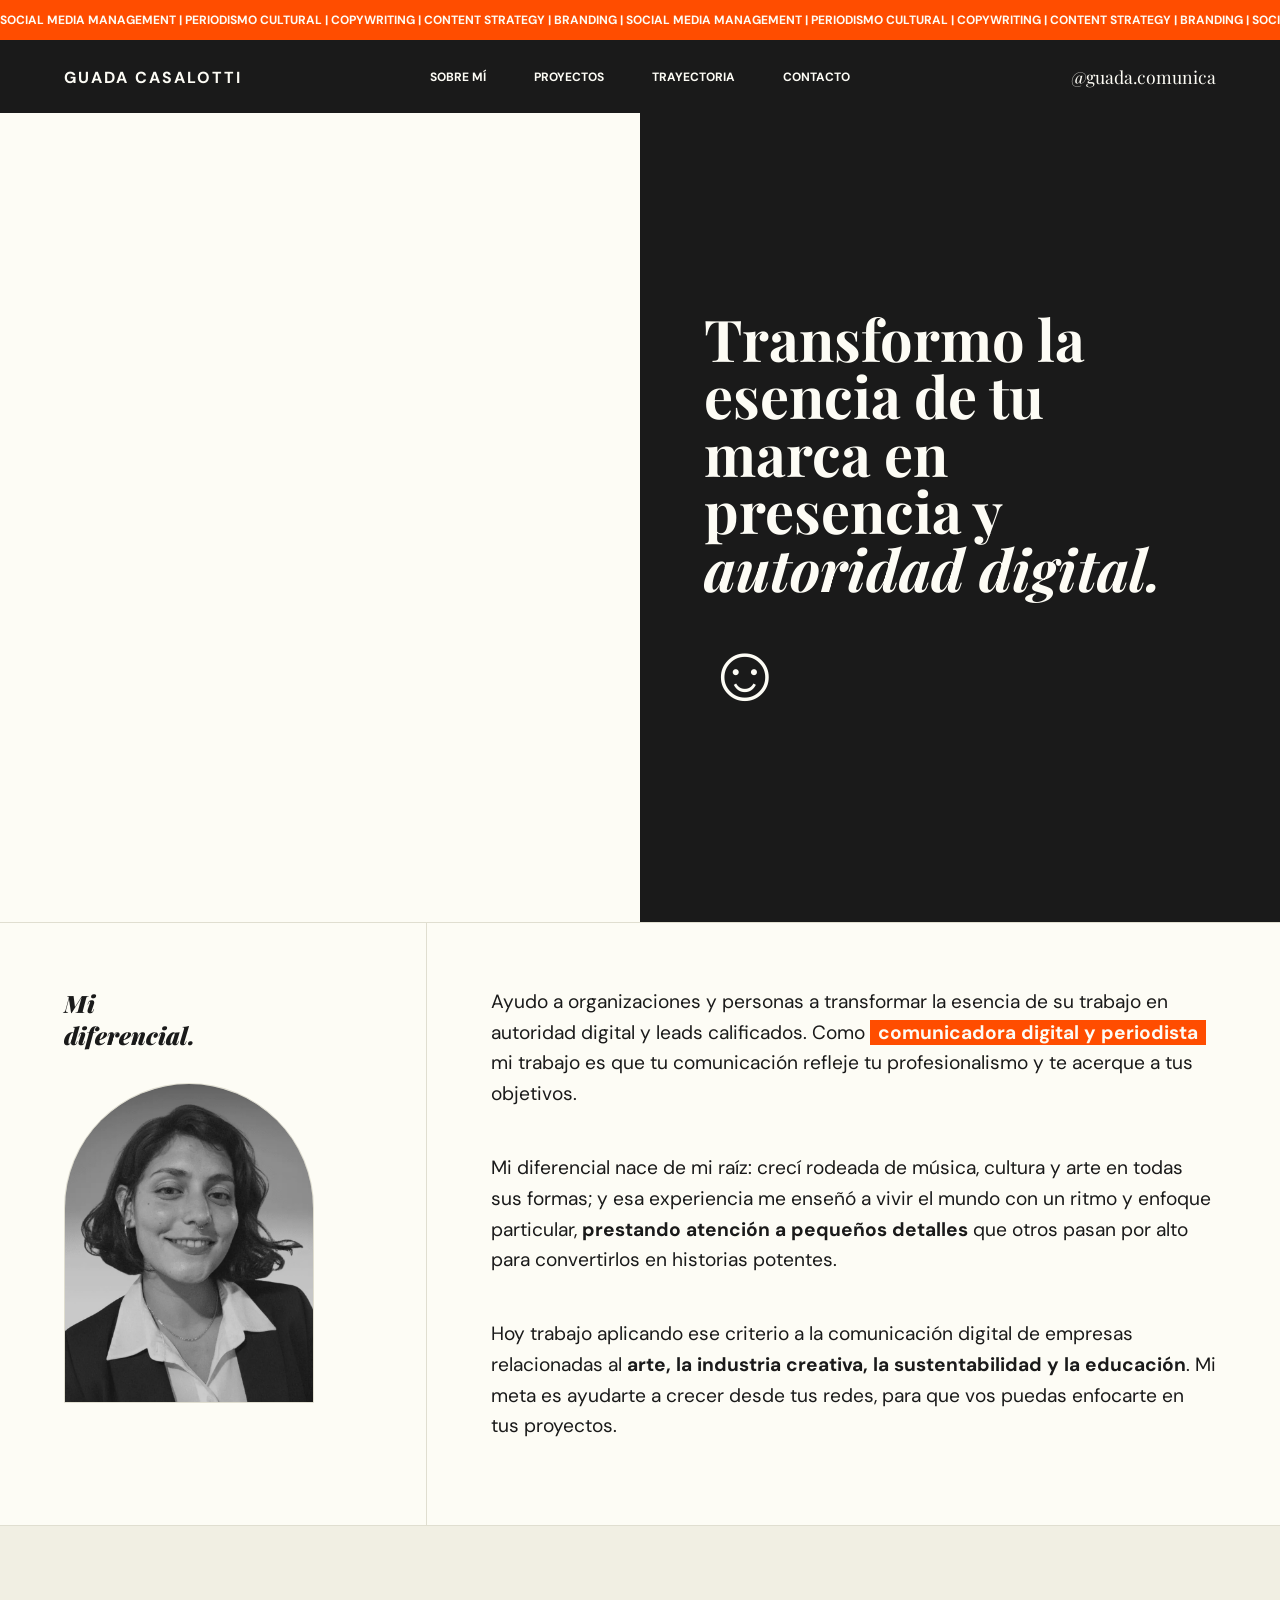
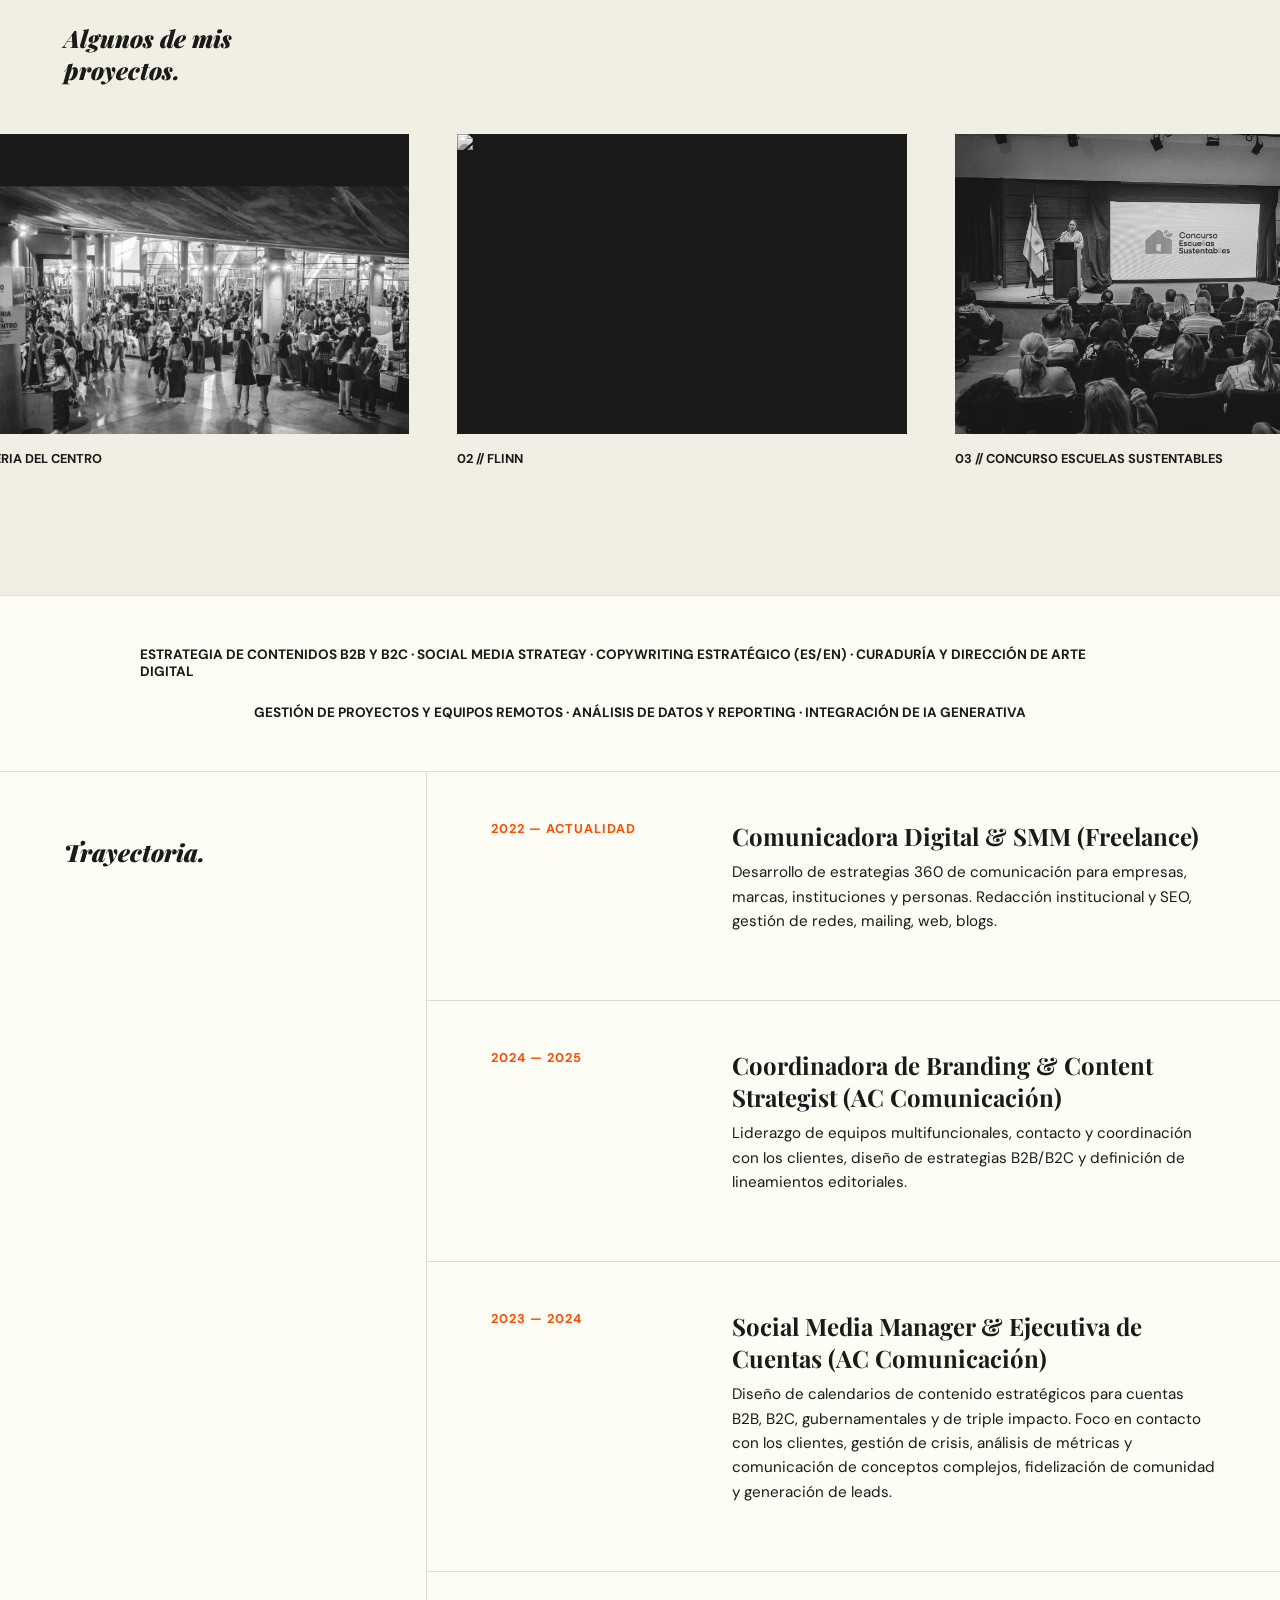
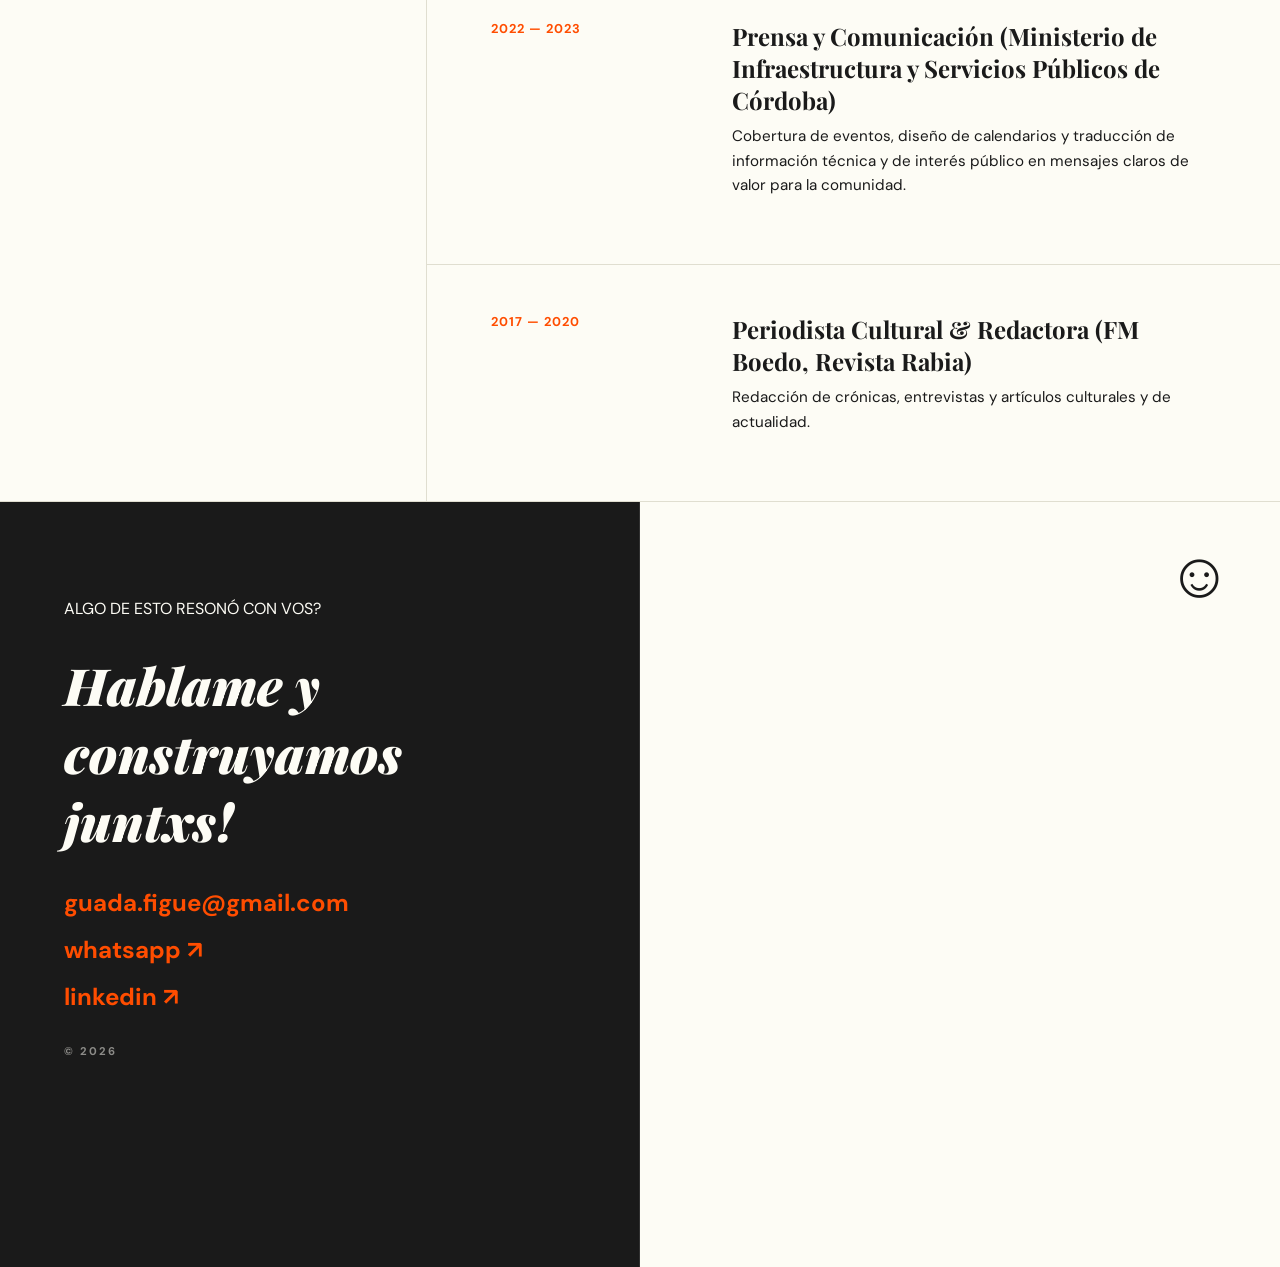
==== commit 747b3bdb: "Update index.html update portadas proyectos" ====
--- a/index.html
+++ b/index.html
@@ -71,57 +71,57 @@
             <h2 class="serif">Algunos de mis <br>proyectos.</h2>
         </div>
         
-        <div class="gallery-wrapper">
+                <div class="gallery-wrapper">
             <div class="gallery-track">
                 <div class="gallery-item" onclick="abrirModal('Feria del Centro')">
                     <div class="p-img-wrapper">
-                        <img src="feria-del-centro.webp" alt="01">
+                        <img src="feria-del-centro.webp" alt="01" loading="eager" style="height: 100%; object-fit: cover; display: block;">
                         <div class="p-overlay"><span class="btn-ver-mas">VER MÁS ↗</span></div>
                     </div>
                     <div class="p-label">01 // FERIA DEL CENTRO</div>
                 </div>
                 <div class="gallery-item" onclick="abrirModal('FLINN')">
                     <div class="p-img-wrapper">
-                        <img src="linkedin-flinn.webp" alt="02">
+                        <img src="portada-flinn.webp" alt="02">
                         <div class="p-overlay"><span class="btn-ver-mas">VER MÁS ↗</span></div>
                     </div>
                     <div class="p-label">02 // FLINN</div>
                 </div>
                 <div class="gallery-item" onclick="abrirModal('Escuelas Sustentables')">
                     <div class="p-img-wrapper">
-                        <img src="premio-concurso-1.webp" alt="03">
+                        <img src="concurso-escuelas.webp" alt="03">
                         <div class="p-overlay"><span class="btn-ver-mas">VER MÁS ↗</span></div>
                     </div>
                     <div class="p-label">03 // CONCURSO ESCUELAS SUSTENTABLES</div>
                 </div>
                 <div class="gallery-item" onclick="abrirModal('Cumbre de Economía Circular')">
                     <div class="p-img-wrapper">
-                        <img src="proyecto-4.png" alt="04">
+                        <img src="4ta-cumbre.webp" alt="04">
                         <div class="p-overlay"><span class="btn-ver-mas">VER MÁS ↗</span></div>
                     </div>
-                    <div class="p-label">04 // CUMBRE DE ECONOMÍA CIRCULAR</div>
+                    <div class="p-label">04 // CUMBRE MUNDIAL DE ECONOMÍA CIRCULAR</div>
                 </div>
                 <div class="gallery-item" onclick="abrirModal('Único Juegos')">
                     <div class="p-img-wrapper">
-                        <img src="proyecto-5.png" alt="05">
+                        <img src="unico-imagen.webp" alt="05">
                         <div class="p-overlay"><span class="btn-ver-mas">VER MÁS ↗</span></div>
                     </div>
                     <div class="p-label">05 // ÚNICO JUEGOS</div>
                 </div>
                 <div class="gallery-item" onclick="abrirModal('Trabajo Periodístico')">
                     <div class="p-img-wrapper">
-                        <img src="proyecto-6.png" alt="06">
+                        <img src="foto-recital.webp" alt="06">
                         <div class="p-overlay"><span class="btn-ver-mas">VER MÁS ↗</span></div>
                     </div>
                     <div class="p-label">06 // TRABAJO PERIODÍSTICO</div>
                 </div>
 
                 <div class="gallery-item" onclick="abrirModal('Feria del Centro')"><div class="p-img-wrapper"><img src="feria-del-centro.webp"></div><div class="p-label">01 // FERIA DEL CENTRO</div></div>
-                <div class="gallery-item" onclick="abrirModal('FLINN')"><div class="p-img-wrapper"><img src="linkedin-flinn.webp"></div><div class="p-label">02 // FLINN</div></div>
-                <div class="gallery-item" onclick="abrirModal('Escuelas Sustentables')"><div class="p-img-wrapper"><img src="premio-concurso-1.webp"></div><div class="p-label">03 // ESC. SUSTENTABLES</div></div>
-                <div class="gallery-item" onclick="abrirModal('Cumbre de Economía Circular')"><div class="p-img-wrapper"><img src="proyecto-4.png"></div><div class="p-label">04 // CUMBRE DE ECONOMÍA CIRCULAR</div></div>
-                <div class="gallery-item" onclick="abrirModal('Único Juegos')"><div class="p-img-wrapper"><img src="proyecto-5.png"></div><div class="p-label">05 // ÚNICO JUEGOS</div></div>
-                <div class="gallery-item" onclick="abrirModal('Trabajo Periodístico')"><div class="p-img-wrapper"><img src="proyecto-6.png"></div><div class="p-label">06 // TRABAJO PERIODÍSTICO</div></div>
+                <div class="gallery-item" onclick="abrirModal('FLINN')"><div class="p-img-wrapper"><img src="portada-flinn.webp"></div><div class="p-label">02 // FLINN</div></div>
+                <div class="gallery-item" onclick="abrirModal('Escuelas Sustentables')"><div class="p-img-wrapper"><img src="concurso-escuelas.webp"></div><div class="p-label">03 // ESC. SUSTENTABLES</div></div>
+                <div class="gallery-item" onclick="abrirModal('Cumbre de Economía Circular')"><div class="p-img-wrapper"><img src="4ta-cumbre.webp"></div><div class="p-label">04 // CUMBRE DE ECONOMÍA CIRCULAR</div></div>
+                <div class="gallery-item" onclick="abrirModal('Único Juegos')"><div class="p-img-wrapper"><img src="unico-imagen.webp"></div><div class="p-label">05 // ÚNICO JUEGOS</div></div>
+                <div class="gallery-item" onclick="abrirModal('Trabajo Periodístico')"><div class="p-img-wrapper"><img src="foto-recital.webp"></div><div class="p-label">06 // TRABAJO PERIODÍSTICO</div></div>
             </div>
         </div>
     </section>
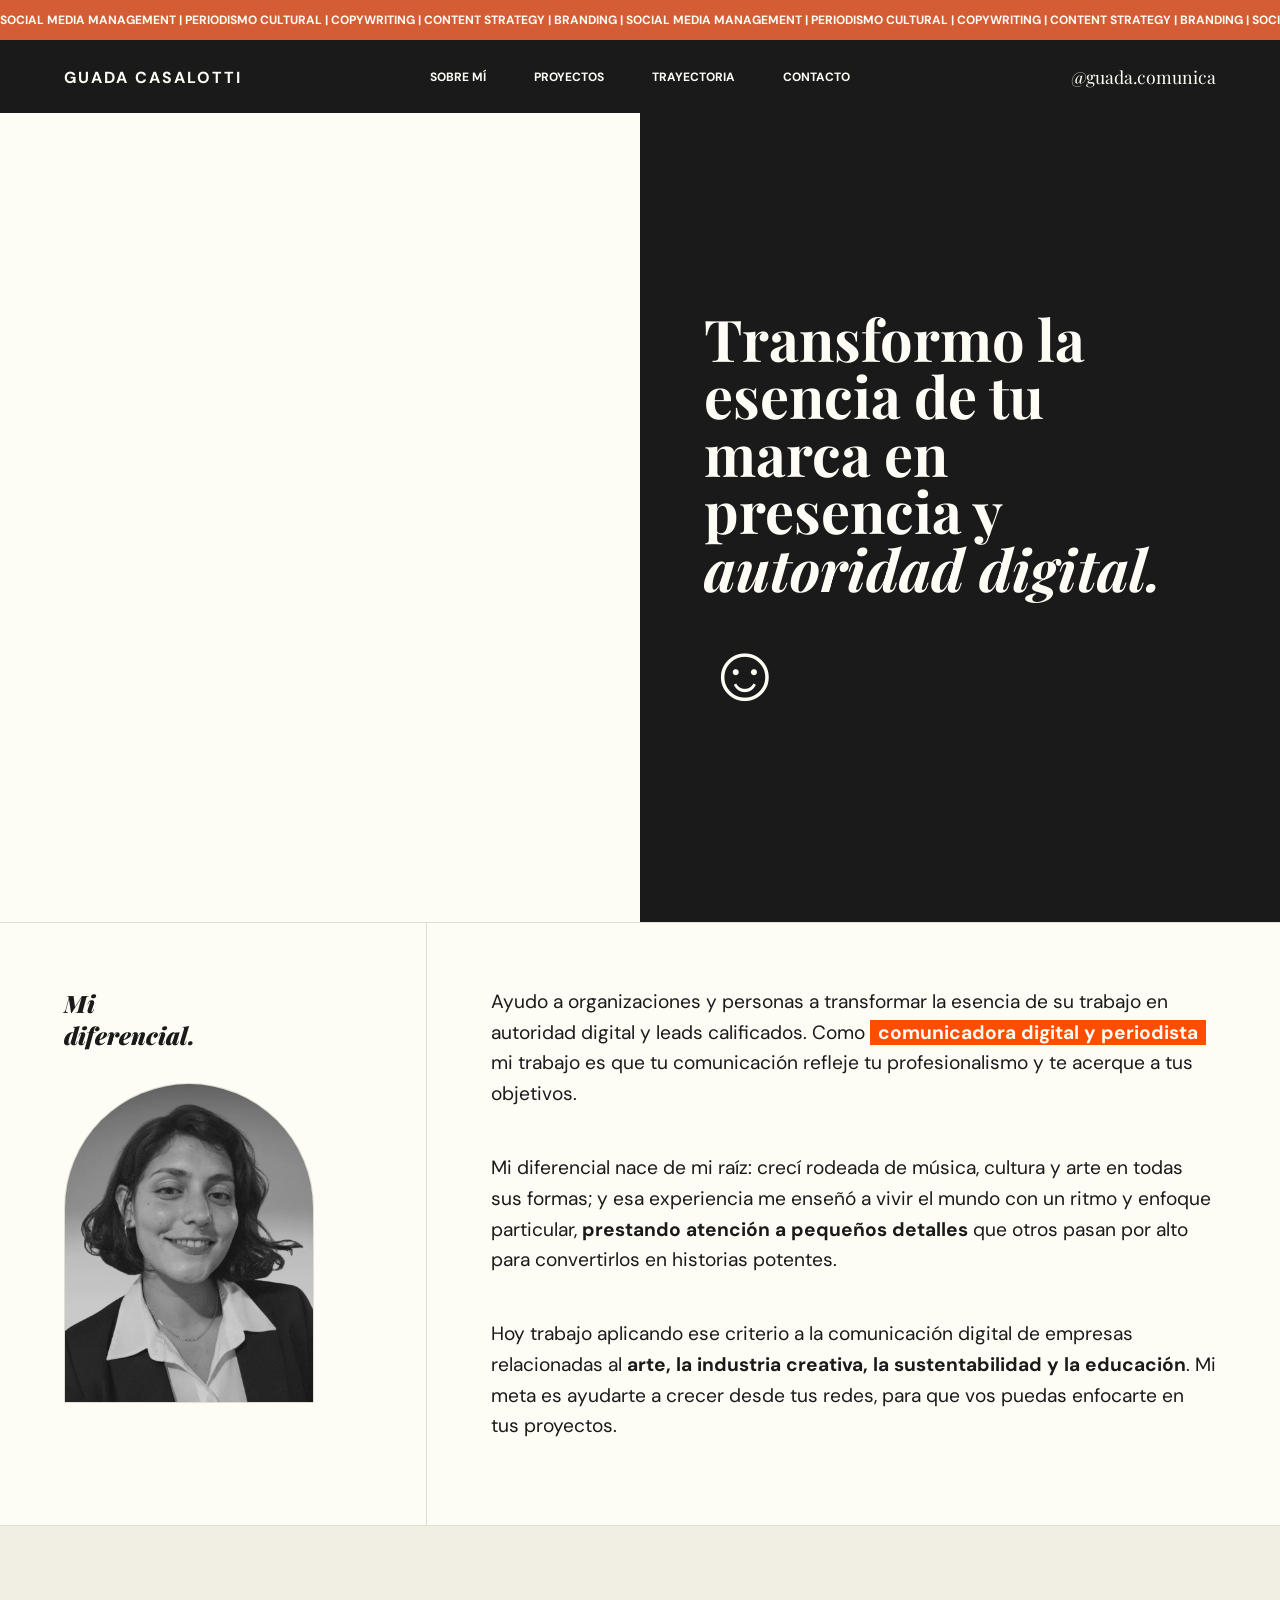
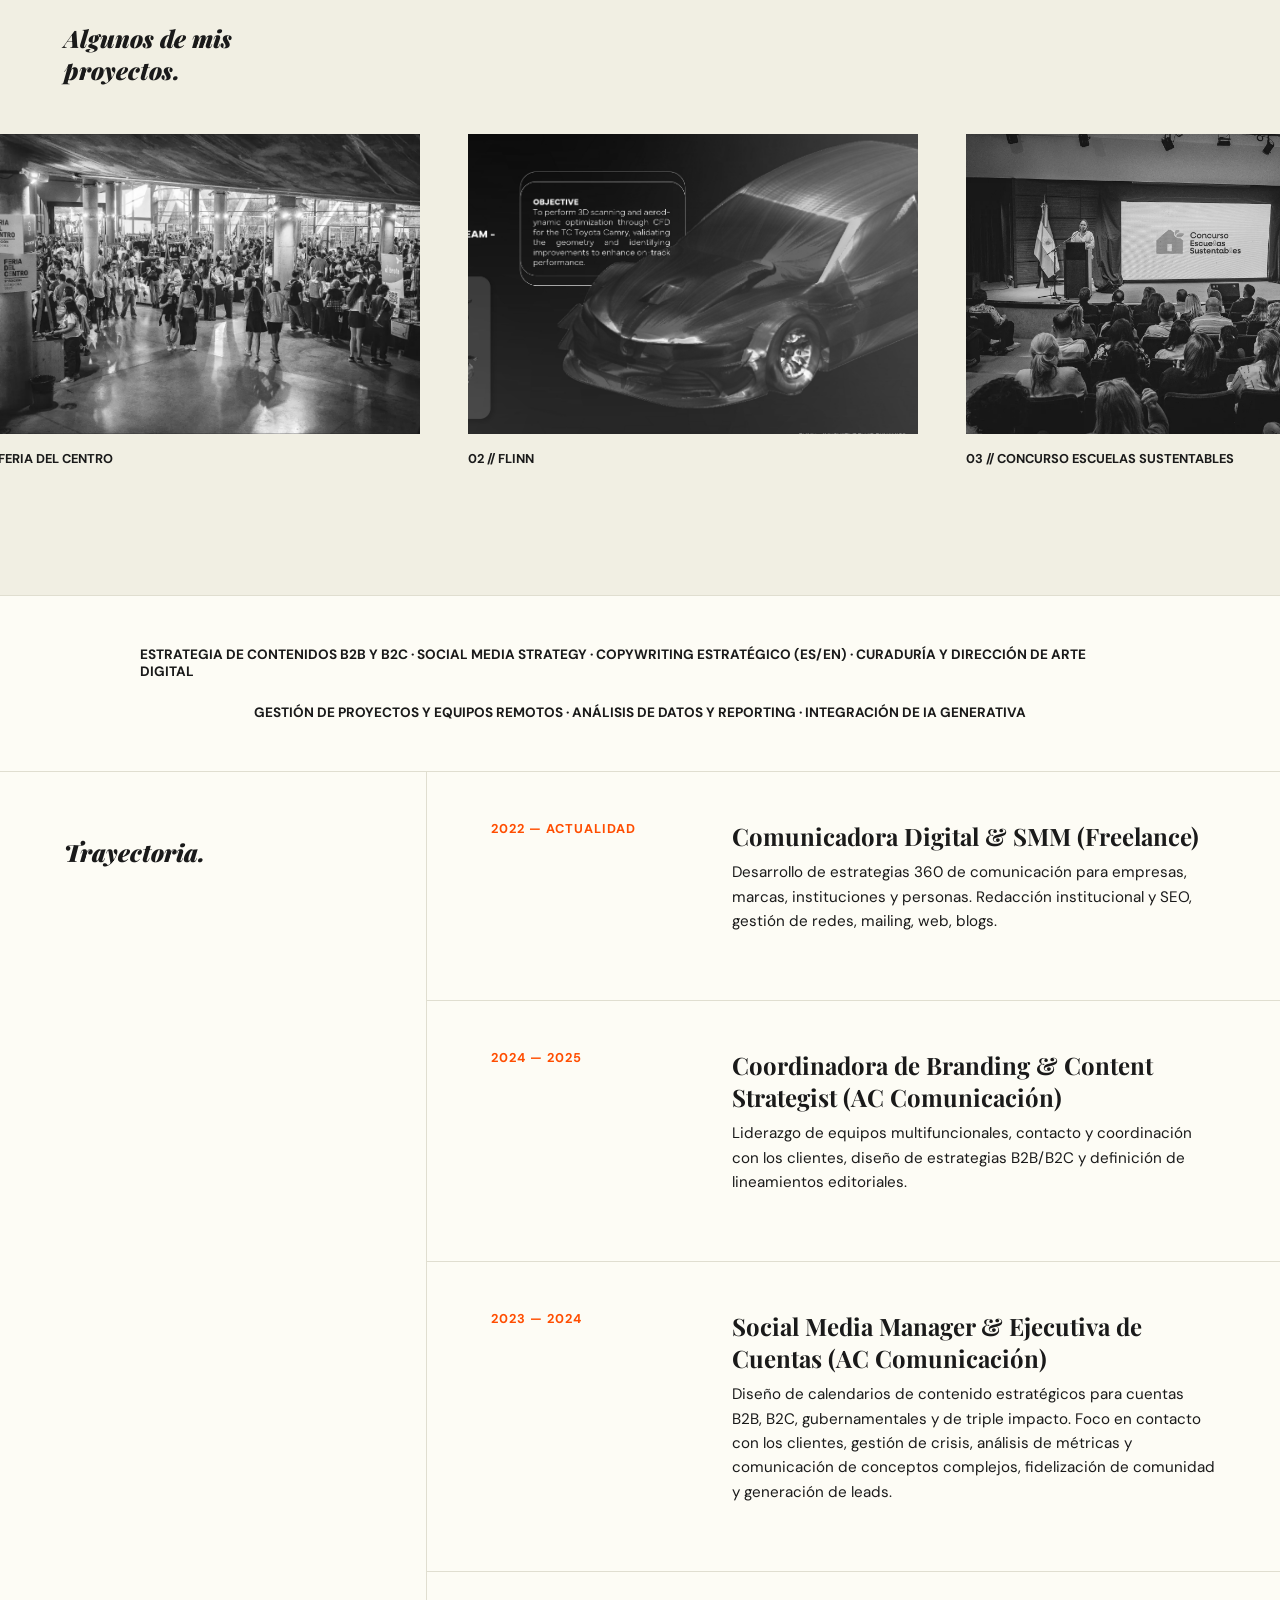
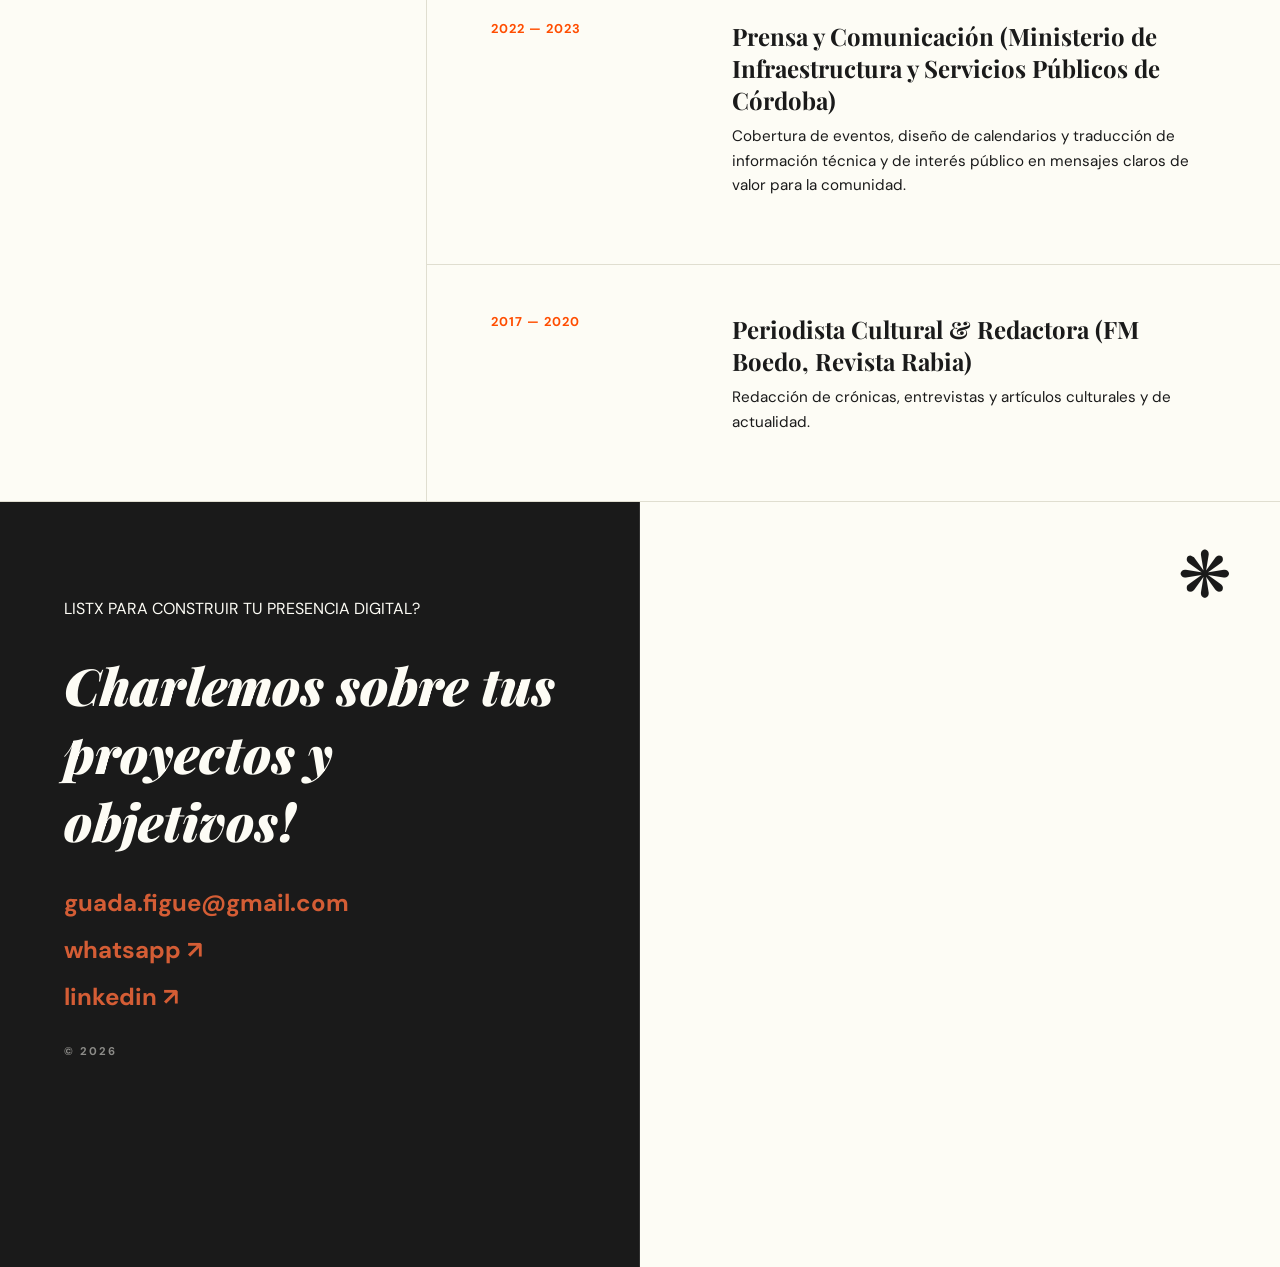
==== commit 8052c8b8: "Update index.html" ====
--- a/index.html
+++ b/index.html
@@ -191,8 +191,8 @@
     <footer id="contacto" class="contact-split">
         <div class="contact-left">
             <div class="contact-wrapper">
-                <span class="neon-text">ALGO DE ESTO RESONÓ CON VOS?</span>
-                <h2 class="serif">Hablame y construyamos <em>juntxs!</em></h2>
+                <span class="neon-text">LISTX PARA CONSTRUIR TU PRESENCIA DIGITAL?</span>
+                <h2 class="serif">Charlemos sobre tus <em>proyectos y objetivos!</em></h2>
                 
                 <div class="big-links-stack">
                     <a href="mailto:guada.figue@gmail.com">guada.figue@gmail.com</a>
--- a/styles.css
+++ b/styles.css
@@ -18,7 +18,7 @@
 em { font-family: var(--font-serif); font-style: italic; }
 
 /* MARQUESINA */
-.marquee-top { background: var(--neon); color: var(--canvas); padding: 12px 0; font-weight: 700; font-size: 0.75rem; overflow: hidden; display: flex; border-bottom: 1px solid var(--ink); }
+.marquee-top { background: #D45D35; color: var(--canvas); padding: 12px 0; font-weight: 700; font-size: 0.75rem; overflow: hidden; display: flex; border-bottom: 1px solid var(--ink); }
 .marquee-content { display: flex; white-space: nowrap; animation: marquee 35s linear infinite; }
 @keyframes marquee { 0% { transform: translateX(0); } 100% { transform: translateX(-33.33%); } }
 
@@ -36,23 +36,24 @@
 }
 .nav-left { font-weight: 700; text-transform: uppercase; letter-spacing: 2px; }
 .nav-center { display: flex; gap: 3rem; }
-.nav-center a { color: var(--canvas); text-decoration: none; font-size: 0.75rem; font-weight: 700; text-transform: uppercase; }
+.nav-center a { color: var(--canvas); text-decoration: none; font-size: 0.75rem; font-weight: 700; text-transform: uppercase; transition: color 0.3s ease; }
+.nav-center a:hover { color: #A685E2; }
 .nav-right { text-align: right; }
 .ig-link { font-family: var(--font-serif); font-size: 1.1rem; color: var(--canvas); text-decoration: none; }
 
 /* HERO */
 .hero-split { display: grid; grid-template-columns: 1fr 1fr; height: 90vh; border-bottom: 1px solid var(--line); overflow: hidden; }
-.hero-left-dynamic { display: flex; justify-content: center; align-items: center; position: relative; animation: syncColorsLeft 3s infinite; }
+.hero-left-dynamic { display: flex; justify-content: center; align-items: center; position: relative; animation: syncColorsLeft 3s infinite cubic-bezier(0.77, 0, 0.175, 1); }
 .shape-container { width: 80%; height: 80%; position: relative; animation: morphShape 3s infinite cubic-bezier(0.77, 0, 0.175, 1); overflow: hidden; z-index: 1; }
-.slide-img { position: absolute; top: 0; left: 0; width: 100%; height: 100%; background-size: cover; background-position: center; opacity: 0; animation: fadeImages 3s infinite; }
+.slide-img { position: absolute; top: 0; left: 0; width: 100%; height: 100%; background-size: cover; background-position: center; opacity: 0; animation: fadeImages 3s infinite cubic-bezier(0.77, 0, 0.175, 1); }
 .img-1 { background-image: url('feria-del-centro.webp'); animation-delay: 0s; }
-.img-2 { background-image: url('feed-flinn.webp'); animation-delay: 1s; }
-.img-3 { background-image: url('feed-feria.webp'); animation-delay: 2s; }
+.img-2 { background-image: url('concurso-escuelas.webp'); animation-delay: -2s; }
+.img-3 { background-image: url('cumbre-2.webp'); animation-delay: -1s; }
 .hero-stats { position: absolute; z-index: 10; bottom: 15%; display: flex; flex-direction: column; align-items: center; width: 100%; }
 .stat-pill { position: absolute; background: var(--ink); color: var(--canvas); padding: 12px 25px; border-radius: 50px; font-weight: bold; opacity: 0; animation: fadeStats 3s infinite; text-align: center; max-width: 85%; }
 .stat-1 { animation-delay: 0s; }
-.stat-2 { animation-delay: 1s; }
-.stat-3 { animation-delay: 2s; }
+.stat-2 { animation-delay: -2s; }
+.stat-3 { animation-delay: -1s; }
 
 .hero-right-text { padding: 4rem; display: flex; flex-direction: column; justify-content: center; background-color: var(--ink); color: var(--canvas); }
 .hero-right-text h1 { font-family: var(--font-serif); font-size: clamp(2rem, 4.5vw, 4.5rem); line-height: 1; }
@@ -90,13 +91,6 @@
     transition: 0.8s; 
 }
 
-/* Ajuste por imagen específica */
-.gallery-item:nth-child(1) .p-img-wrapper img { object-position: center 30%; }
-.gallery-item:nth-child(2) .p-img-wrapper img { object-position: center center; }
-.gallery-item:nth-child(3) .p-img-wrapper img { object-position: center top; }
-.gallery-item:nth-child(4) .p-img-wrapper img { object-position: center center; }
-.gallery-item:nth-child(5) .p-img-wrapper img { object-position: center center; }
-.gallery-item:nth-child(6) .p-img-wrapper img { object-position: center center; }
 
 .gallery-item:hover img { filter: grayscale(0); }
 .p-overlay { position: absolute; top: 0; width: 100%; height: 100%; background: rgba(26,26,26,0.7); display: flex; align-items: center; justify-content: center; opacity: 0; transition: 0.3s; }
@@ -128,19 +122,54 @@
 .contact-left { padding: 6rem 4rem; background: var(--ink); color: var(--canvas); border-right: 1px solid rgba(255,255,255,0.1); display: flex; flex-direction: column; }
 .contact-left h2 { font-size: clamp(2.2rem, 4vw, 3.5rem); margin: 2rem 0; }
 .big-links-stack { display: flex; flex-direction: column; gap: 1rem; }
-.big-links-stack a { color: var(--neon); text-decoration: none; font-size: 1.5rem; font-weight: 700; }
+.big-links-stack a { color: #D45D35; text-decoration: none; font-size: 1.5rem; font-weight: 700; }
 .footer-bar { margin-top: auto; font-size: 0.7rem; letter-spacing: 2px; font-weight: 700; opacity: 0.5; padding-top: 2rem; }
 .contact-right { padding: 6rem 4rem; animation: syncColorsRight 3s infinite; display: flex; align-items: center; justify-content: center; position: relative; overflow: hidden; }
-.emoji-changer-footer::after { content: '☺'; font-size: 4rem; position: absolute; top: 2rem; right: 3rem; animation: changeEmoji 3s infinite; }
+.emoji-changer-footer::after { content: '❋'; font-size: 4rem; position: absolute; top: 2rem; right: 3rem; animation: changeEmoji 3s infinite; }
 .ig-widget-container { width: 100%; max-width: 500px; z-index: 2; border-radius: 10px; overflow: hidden; }
 
 /* KEYFRAMES */
-@keyframes changeEmoji { 0%, 33% { content: '☺'; color: var(--neon); } 34%, 66% { content: '✺'; color: var(--canvas); } 67%, 100% { content: '✎'; color: var(--cobalt); } }
-@keyframes morphShape { 0%, 33% { clip-path: polygon(25% 0%, 75% 0%, 100% 50%, 75% 100%, 25% 100%, 0% 50%); } 34%, 66% { clip-path: inset(5% 5% 5% 5% round 150px 20px 100px 40px); } 67%, 100% { clip-path: polygon(50% 0%, 100% 38%, 82% 100%, 18% 100%, 0% 38%); } }
-@keyframes fadeImages { 0%, 28% { opacity: 1; } 33.33%, 100% { opacity: 0; } }
-@keyframes fadeStats { 0%, 28% { opacity: 1; transform: translateY(0); } 33.33%, 100% { opacity: 0; transform: translateY(-10px); } }
-@keyframes syncColorsLeft { 0%, 33% { background-color: var(--cobalt); } 34%, 66% { background-color: var(--neon); } 67%, 100% { background-color: var(--ink); } }
-@keyframes syncColorsRight { 0%, 33% { background-color: #833AB4; } 34%, 66% { background-color: var(--cobalt); } 67%, 100% { background-color: var(--neon); } }
+/* KEYFRAMES COREOGRAFIADOS AL MILISEGUNDO */
+
+@keyframes changeEmoji { 
+    0%, 28% { content: '❋'; color: #D45D35; } 
+    33.33%, 61.33% { content: '✦'; color: var(--canvas); } 
+    66.66%, 94.66% { content: '✎'; color: #A685E2; } 
+    100% { content: '❋'; color: #D45D35; } 
+}
+
+@keyframes morphShape { 
+    0%, 28% { clip-path: polygon(25% 0%, 75% 0%, 100% 50%, 75% 100%, 25% 100%, 0% 50%); } 
+    33.33%, 61.33% { clip-path: inset(5% 5% 5% 5% round 150px 20px 100px 40px); } 
+    66.66%, 94.66% { clip-path: polygon(50% 0%, 100% 38%, 82% 100%, 18% 100%, 0% 38%); } 
+    100% { clip-path: polygon(25% 0%, 75% 0%, 100% 50%, 75% 100%, 25% 100%, 0% 50%); } 
+}
+
+@keyframes fadeImages { 
+    0%, 28% { opacity: 1; } 
+    33.33%, 94.66% { opacity: 0; } 
+    100% { opacity: 1; } 
+}
+
+@keyframes fadeStats { 
+    0%, 28% { opacity: 1; transform: translateY(0); } 
+    33.33%, 94.66% { opacity: 0; transform: translateY(-10px); } 
+    100% { opacity: 1; transform: translateY(0); } 
+}
+
+@keyframes syncColorsLeft { 
+    0%, 28% { background-color: #A685E2; } 
+    33.33%, 61.33% { background-color: #591C26; } 
+    66.66%, 94.66% { background-color: var(--ink); } 
+    100% { background-color: #A685E2; } 
+} 
+
+@keyframes syncColorsRight { 
+    0%, 28% { background-color: #3B231D; } 
+    33.33%, 61.33% { background-color: var(--ink); } 
+    66.66%, 94.66% { background-color: #D45D35; } 
+    100% { background-color: #3B231D; } 
+}
 
 /* RESPONSIVE */
 @media (max-width: 1024px) {
@@ -162,4 +191,3 @@
     background: transparent !important;
     border: none !important;
 }
-}
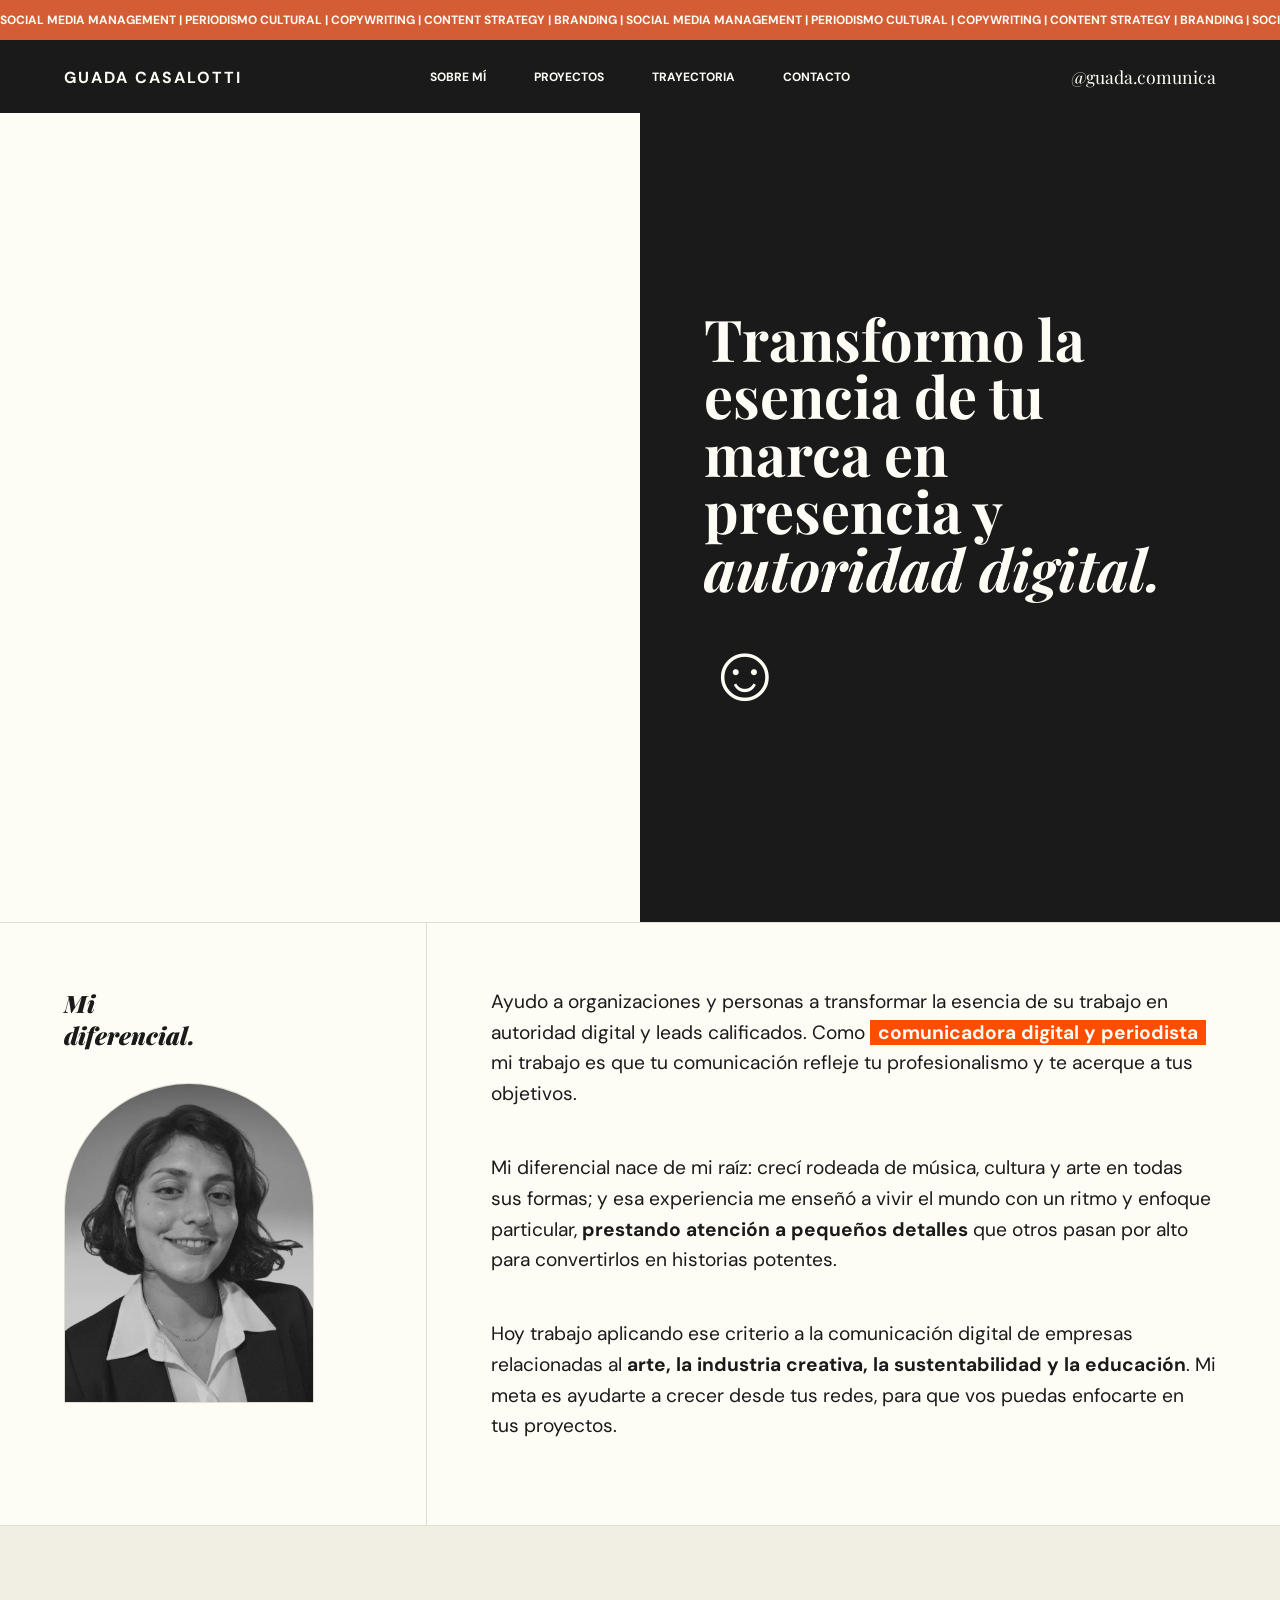
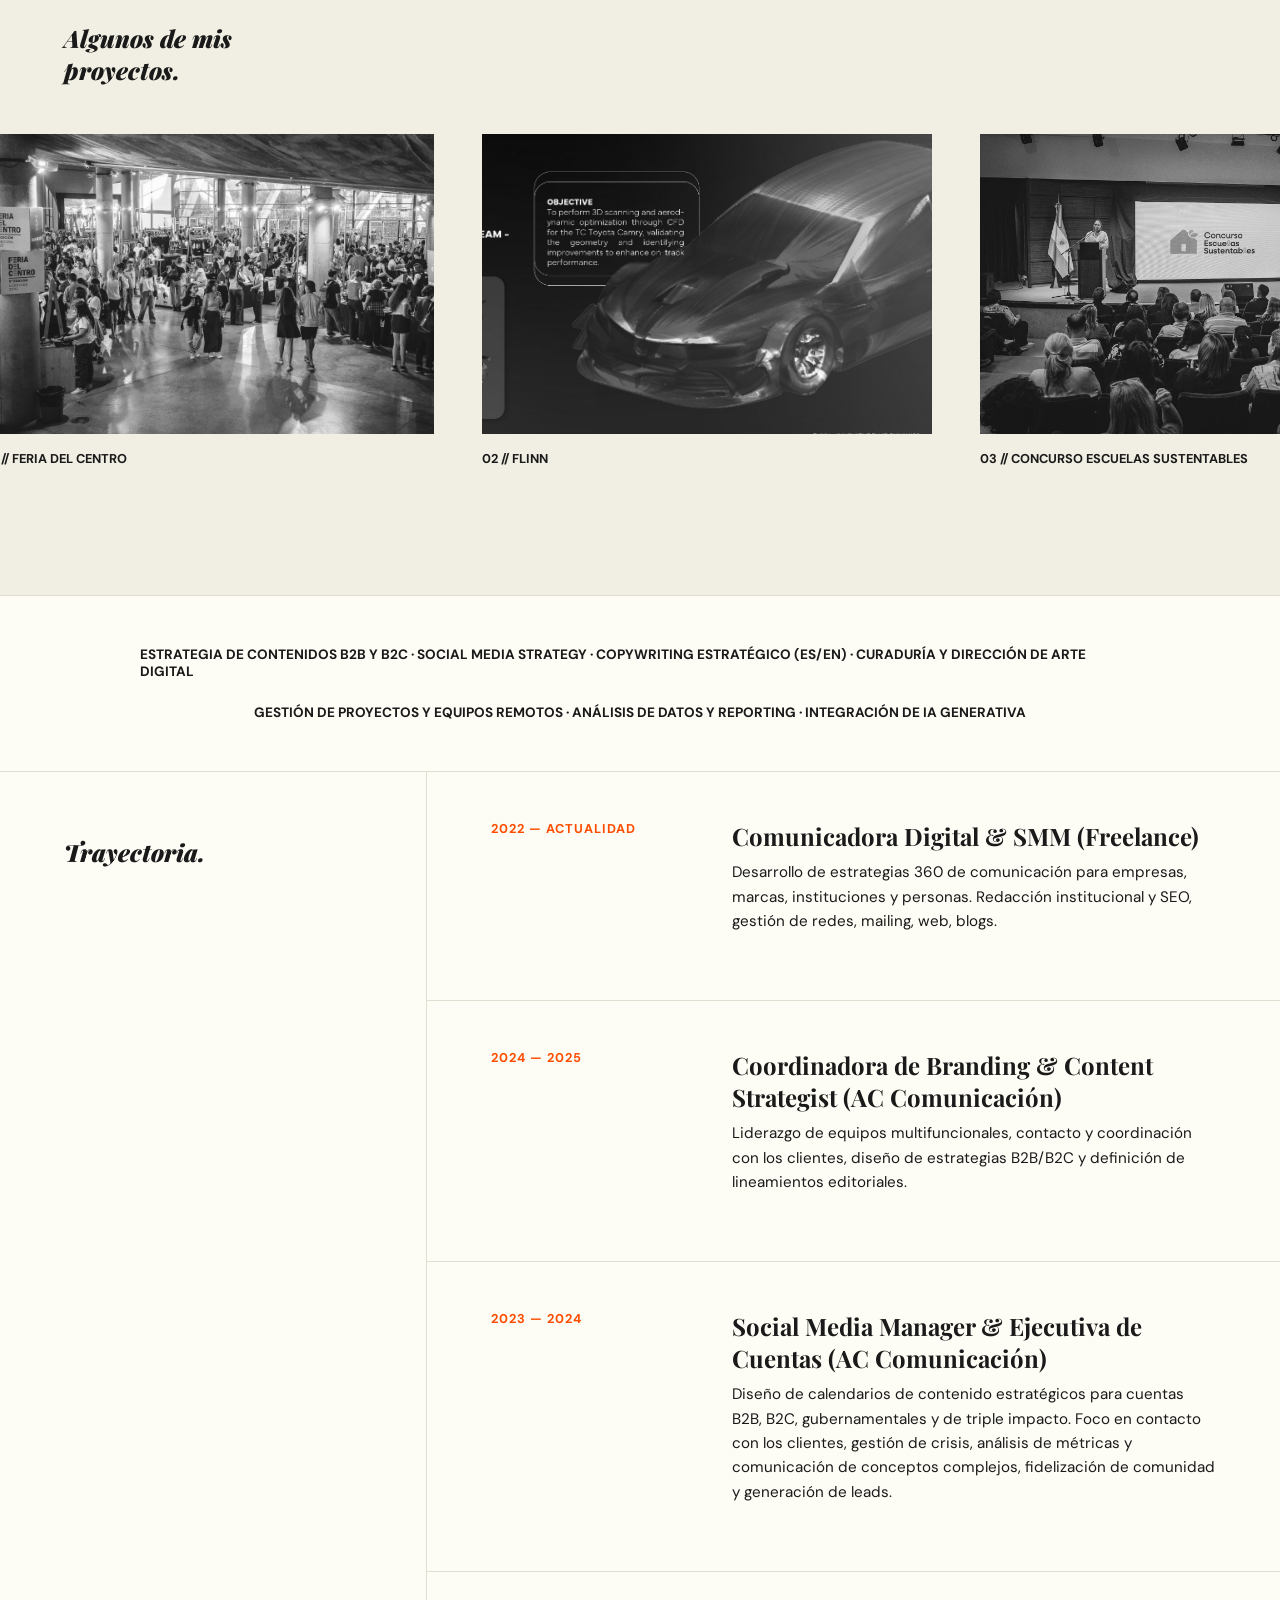
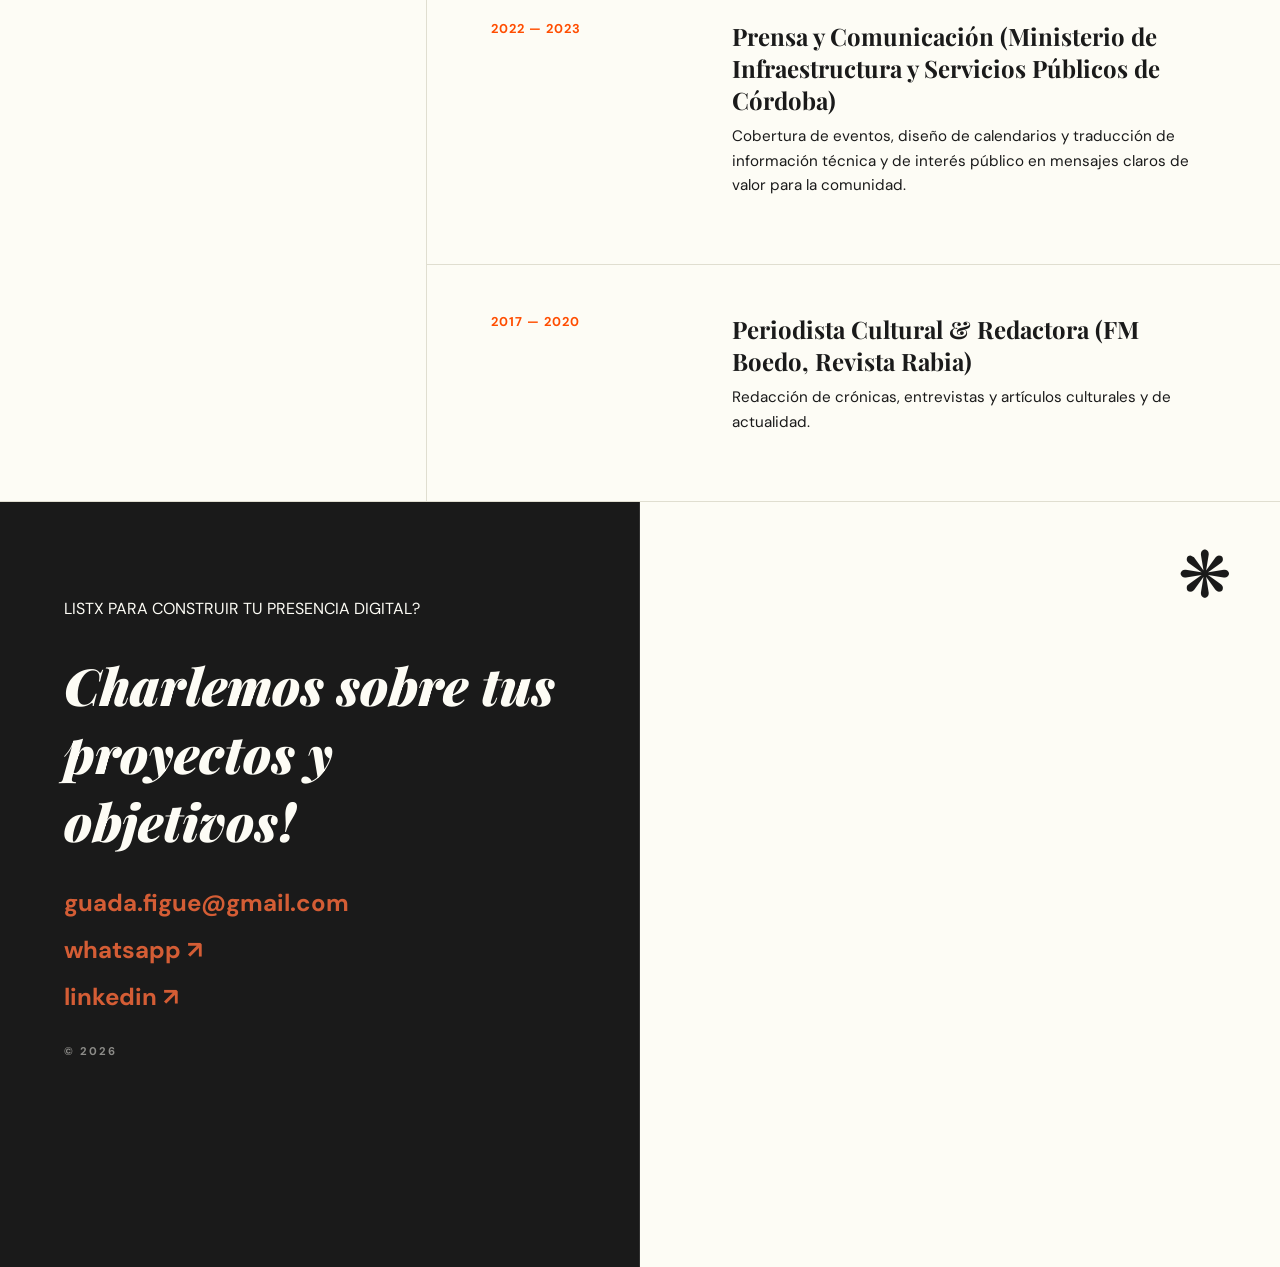
==== commit 0728e836: "Update index.html" ====
--- a/index.html
+++ b/index.html
@@ -39,9 +39,9 @@
     <div class="slide-img img-3"></div>
 </div>
             <div class="hero-stats">
-                <div class="stat-pill stat-1">+100k views orgánicas</div>
-                <div class="stat-pill stat-2">+500% alcance</div>
-                <div class="stat-pill stat-3">+4k seguidores</div>
+                <div class="stat-pill stat-1">Estrategias B2C y B2B</div>
+                <div class="stat-pill stat-2">Comunicación orientada a objetivos</div>
+                <div class="stat-pill stat-3">Proyectos de gran escala</div>
             </div>
         </div>
         <div class="hero-right-text">
--- a/styles.css
+++ b/styles.css
@@ -44,7 +44,16 @@
 /* HERO */
 .hero-split { display: grid; grid-template-columns: 1fr 1fr; height: 90vh; border-bottom: 1px solid var(--line); overflow: hidden; }
 .hero-left-dynamic { display: flex; justify-content: center; align-items: center; position: relative; animation: syncColorsLeft 3s infinite cubic-bezier(0.77, 0, 0.175, 1); }
-.shape-container { width: 80%; height: 80%; position: relative; animation: morphShape 3s infinite cubic-bezier(0.77, 0, 0.175, 1); overflow: hidden; z-index: 1; }
+.shape-container { 
+    width: 80%; 
+    max-width: 500px; /* Le ponemos un límite de ancho para que no se descontrole en monitores gigantes */
+    aspect-ratio: 4 / 5; /* LA MAGIA: Obliga a la caja a ser siempre un rectángulo vertical editorial */
+    max-height: 85%; /* Evita que desborde hacia abajo */
+    position: relative; 
+    animation: morphShape 3s infinite cubic-bezier(0.77, 0, 0.175, 1); 
+    overflow: hidden; 
+    z-index: 1; 
+}
 .slide-img { position: absolute; top: 0; left: 0; width: 100%; height: 100%; background-size: cover; background-position: center; opacity: 0; animation: fadeImages 3s infinite cubic-bezier(0.77, 0, 0.175, 1); }
 .img-1 { background-image: url('feria-del-centro.webp'); animation-delay: 0s; }
 .img-2 { background-image: url('concurso-escuelas.webp'); animation-delay: -2s; }
@@ -139,10 +148,17 @@
 }
 
 @keyframes morphShape { 
-    0%, 28% { clip-path: polygon(25% 0%, 75% 0%, 100% 50%, 75% 100%, 25% 100%, 0% 50%); } 
-    33.33%, 61.33% { clip-path: inset(5% 5% 5% 5% round 150px 20px 100px 40px); } 
-    66.66%, 94.66% { clip-path: polygon(50% 0%, 100% 38%, 82% 100%, 18% 100%, 0% 38%); } 
-    100% { clip-path: polygon(25% 0%, 75% 0%, 100% 50%, 75% 100%, 25% 100%, 0% 50%); } 
+    /* 1. Tu rectángulo orgánico favorito (traducido a % exactos para que NO se rompa a cuadrado) */
+    0%, 28% { clip-path: inset(0% 0% 0% 0% round 30% 4% 20% 8%); } 
+    
+    /* 2. El Arco Editorial perfecto (como se ve en tu captura 1) */
+    33.33%, 61.33% { clip-path: inset(0% 0% 0% 0% round 45% 45% 2% 2%); } 
+    
+    /* 3. La forma de gota/hoja súper suave */
+    66.66%, 94.66% { clip-path: inset(0% 0% 0% 0% round 5% 35% 5% 35%); } 
+    
+    /* Cierre perfecto */
+    100% { clip-path: inset(0% 0% 0% 0% round 30% 4% 20% 8%); } 
 }
 
 @keyframes fadeImages { 
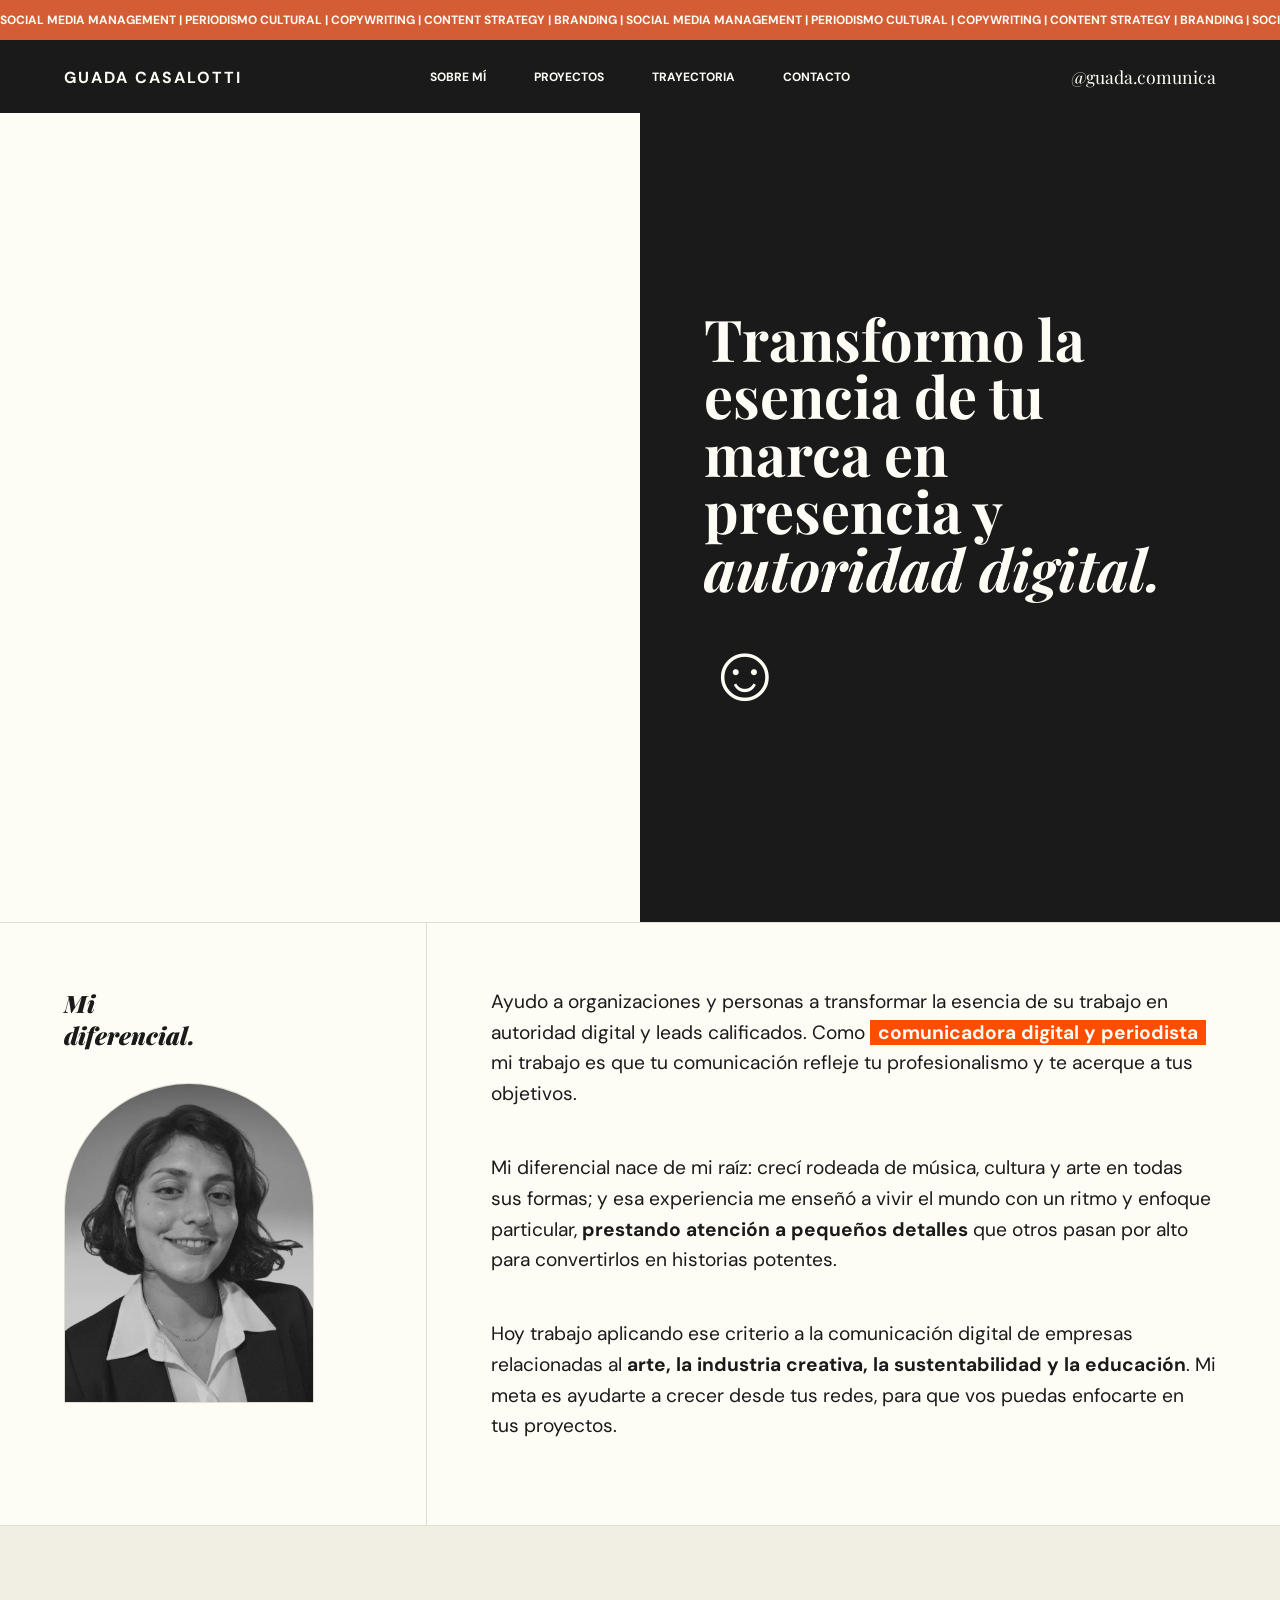
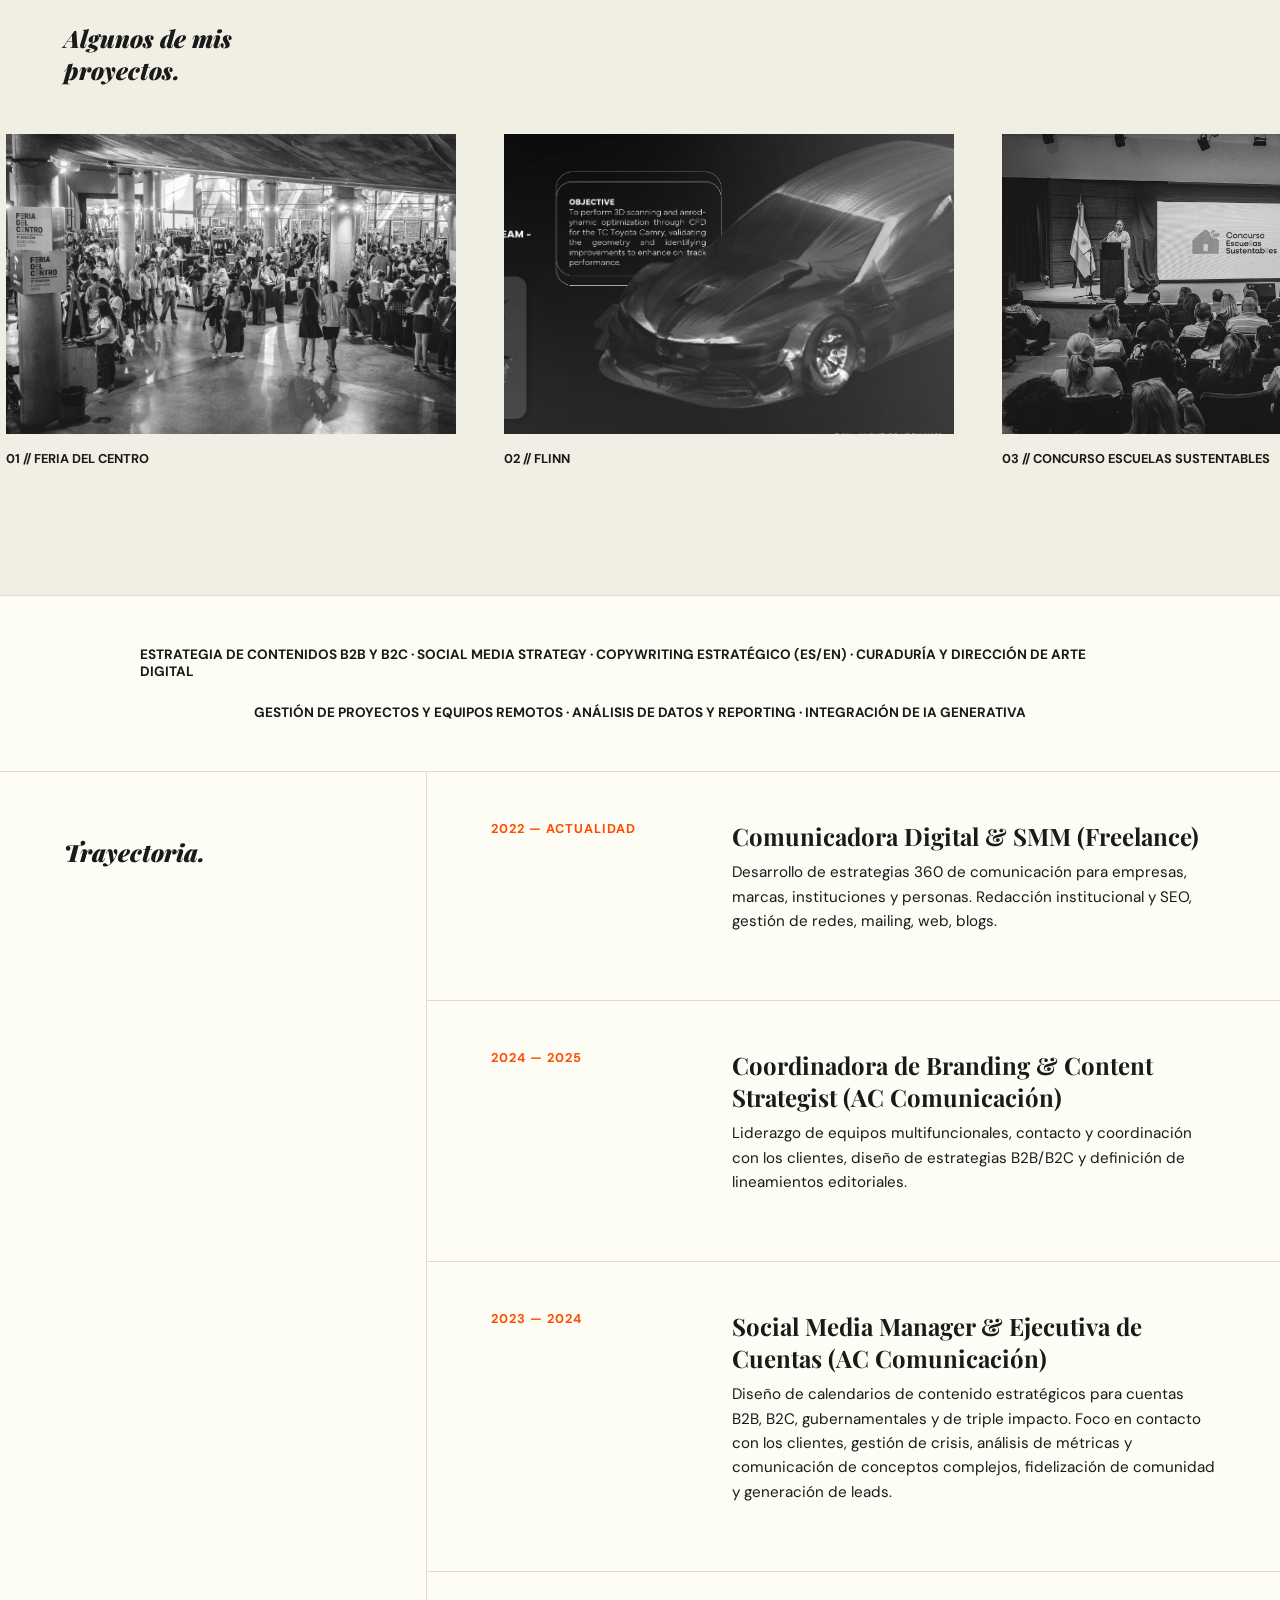
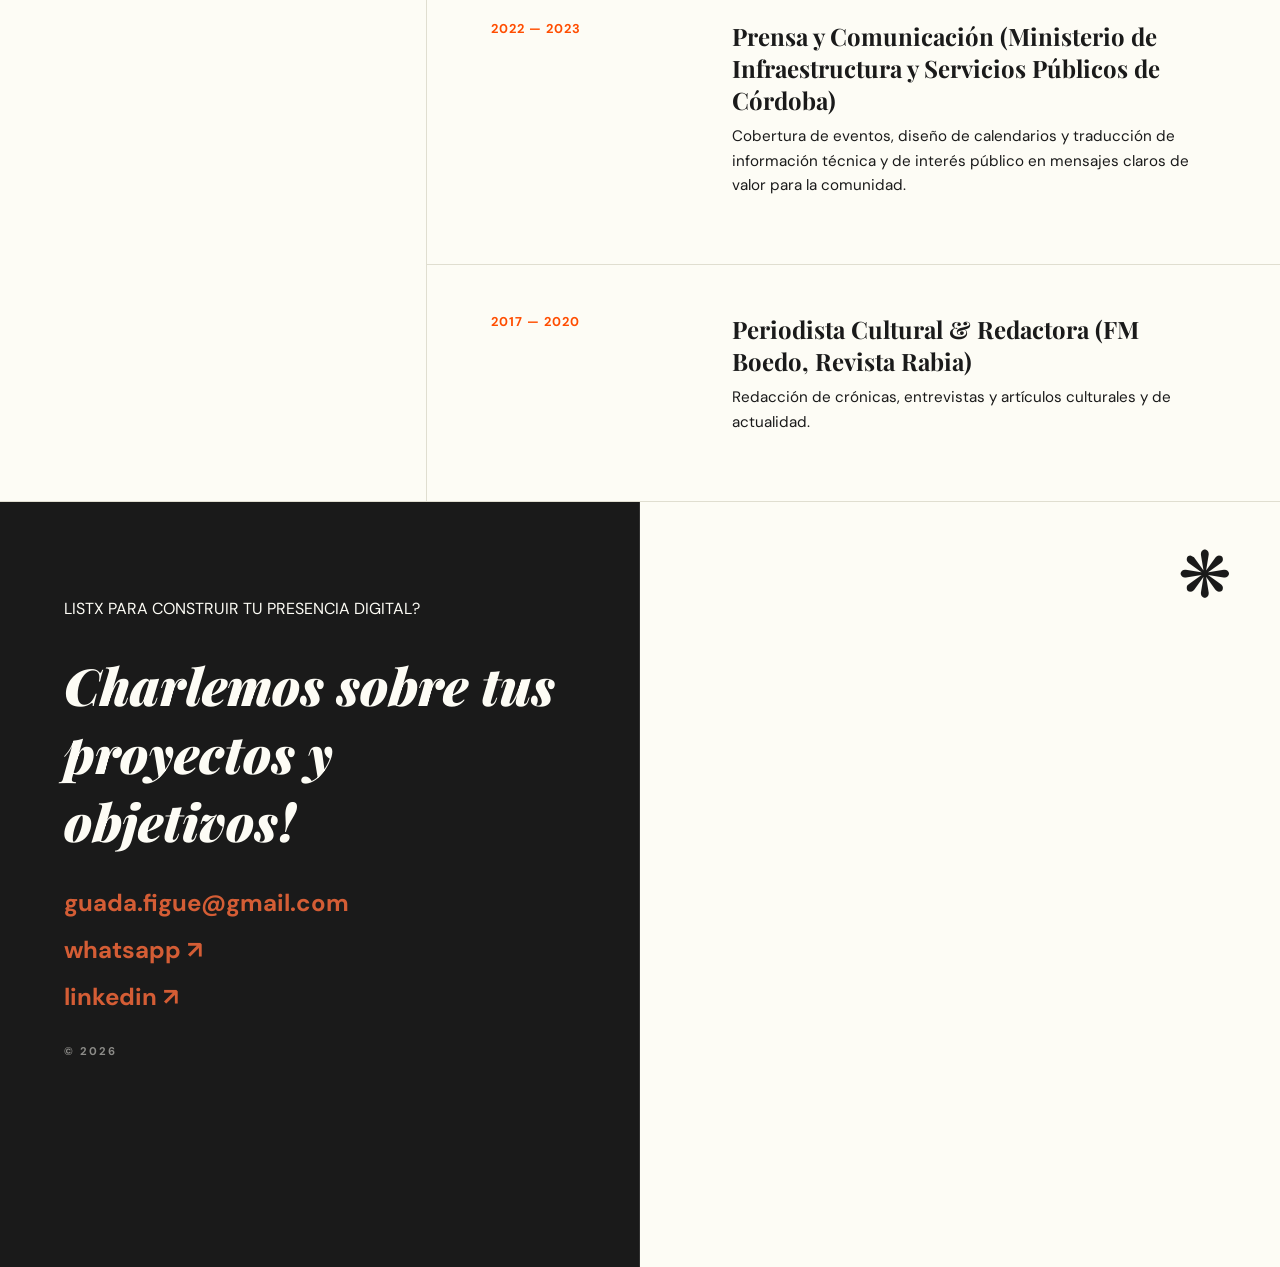
==== commit b6aa6cb2: "Update index.html" ====
--- a/index.html
+++ b/index.html
@@ -7,6 +7,10 @@
     <link rel="preconnect" href="https://fonts.googleapis.com">
     <link href="https://fonts.googleapis.com/css2?family=DM+Sans:wght@400;700&family=Playfair+Display:ital,wght@0,900;1,900&display=swap" rel="stylesheet">
     <link rel="stylesheet" href="styles.css">
+    <!-- Precarga de imágenes del Hero para carga instantánea -->
+<link rel="preload" as="image" href="feria-del-centro.webp">
+<link rel="preload" as="image" href="concurso-escuelas.webp">
+<link rel="preload" as="image" href="cumbre-2.webp">
 </head>
 <body>
 
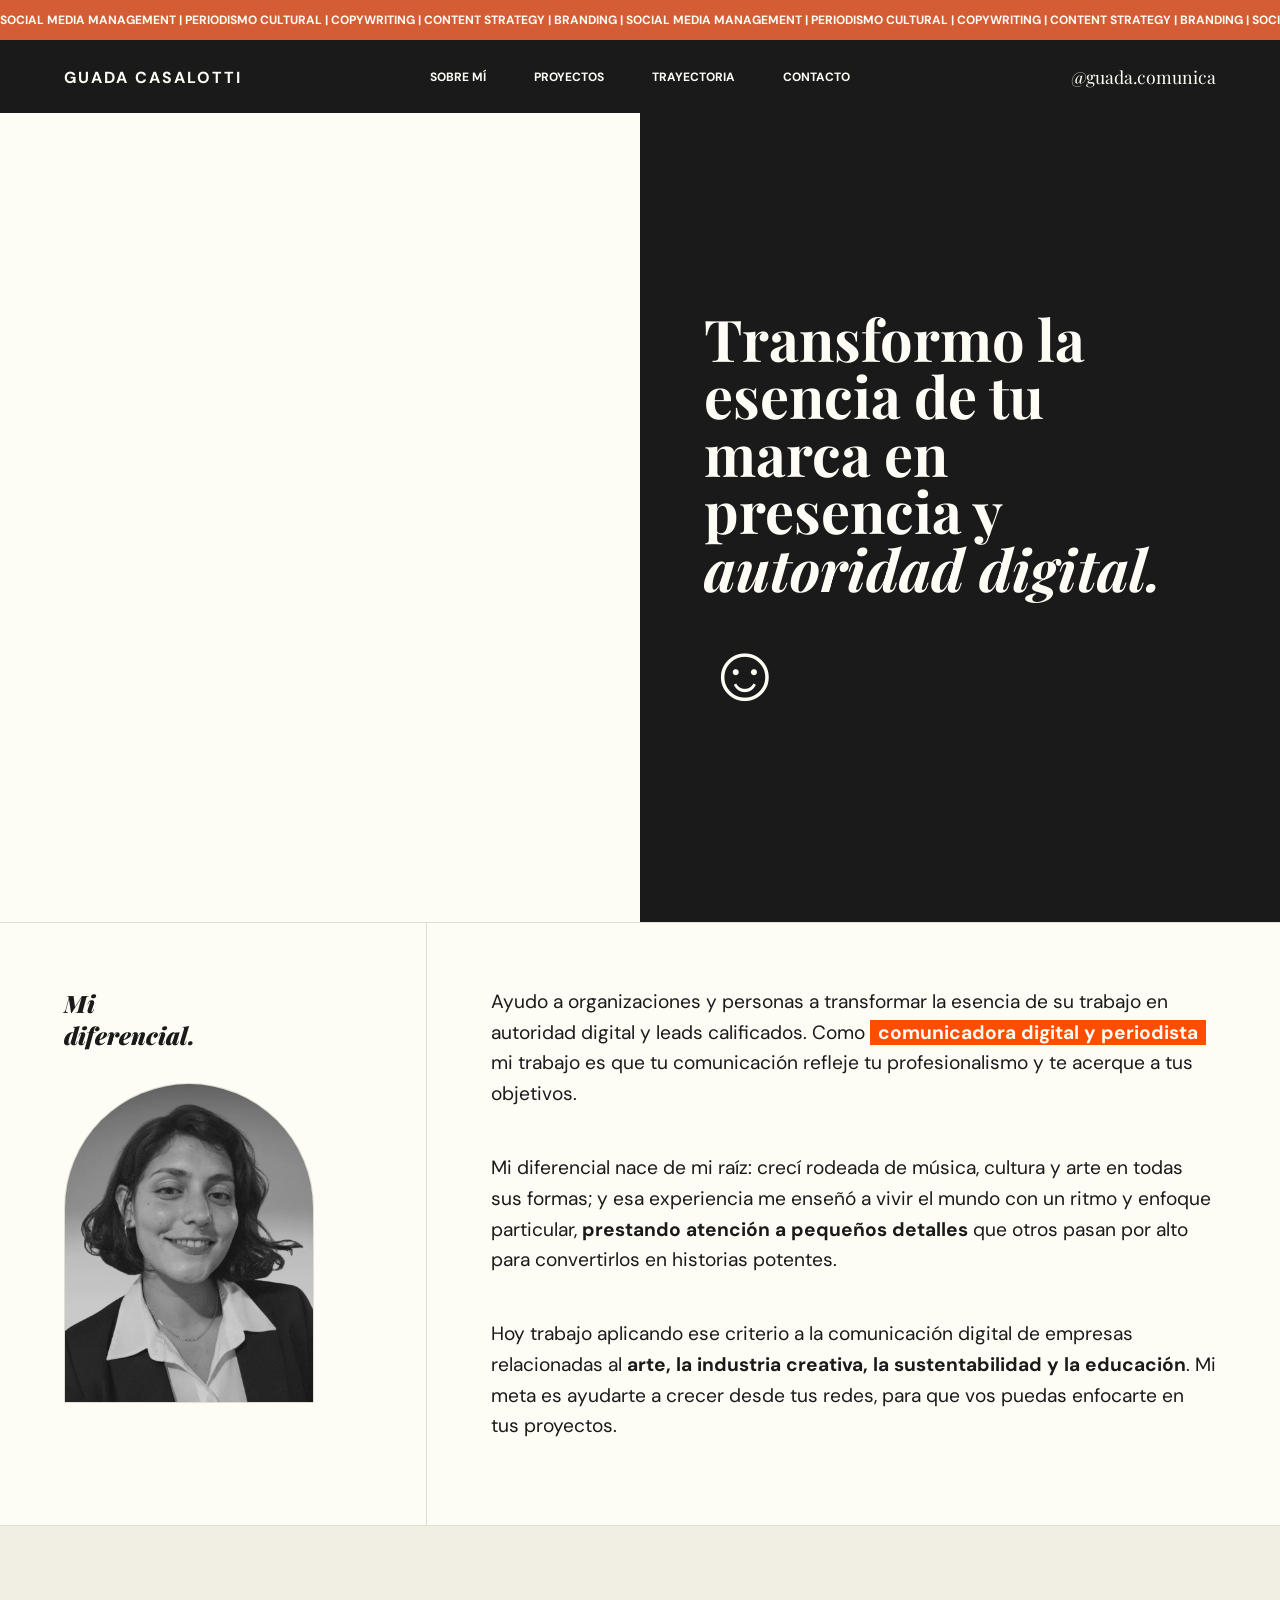
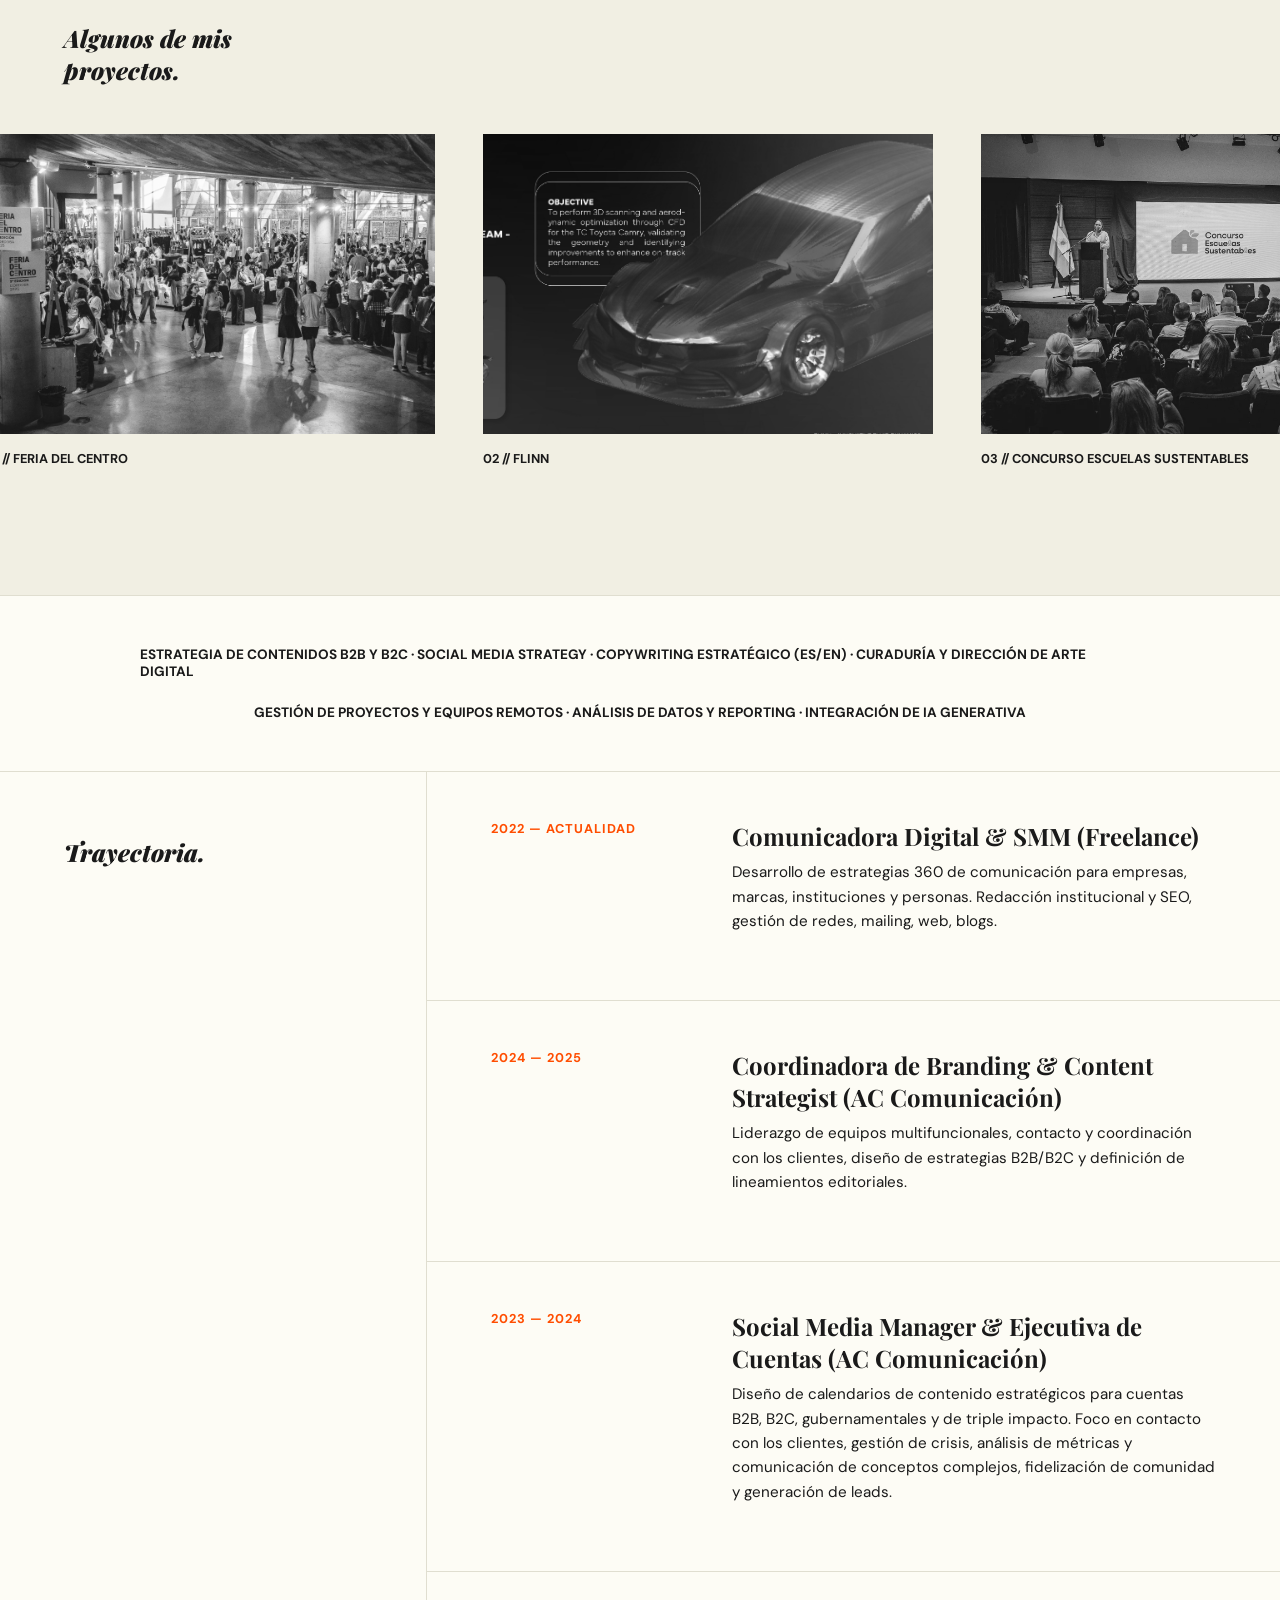
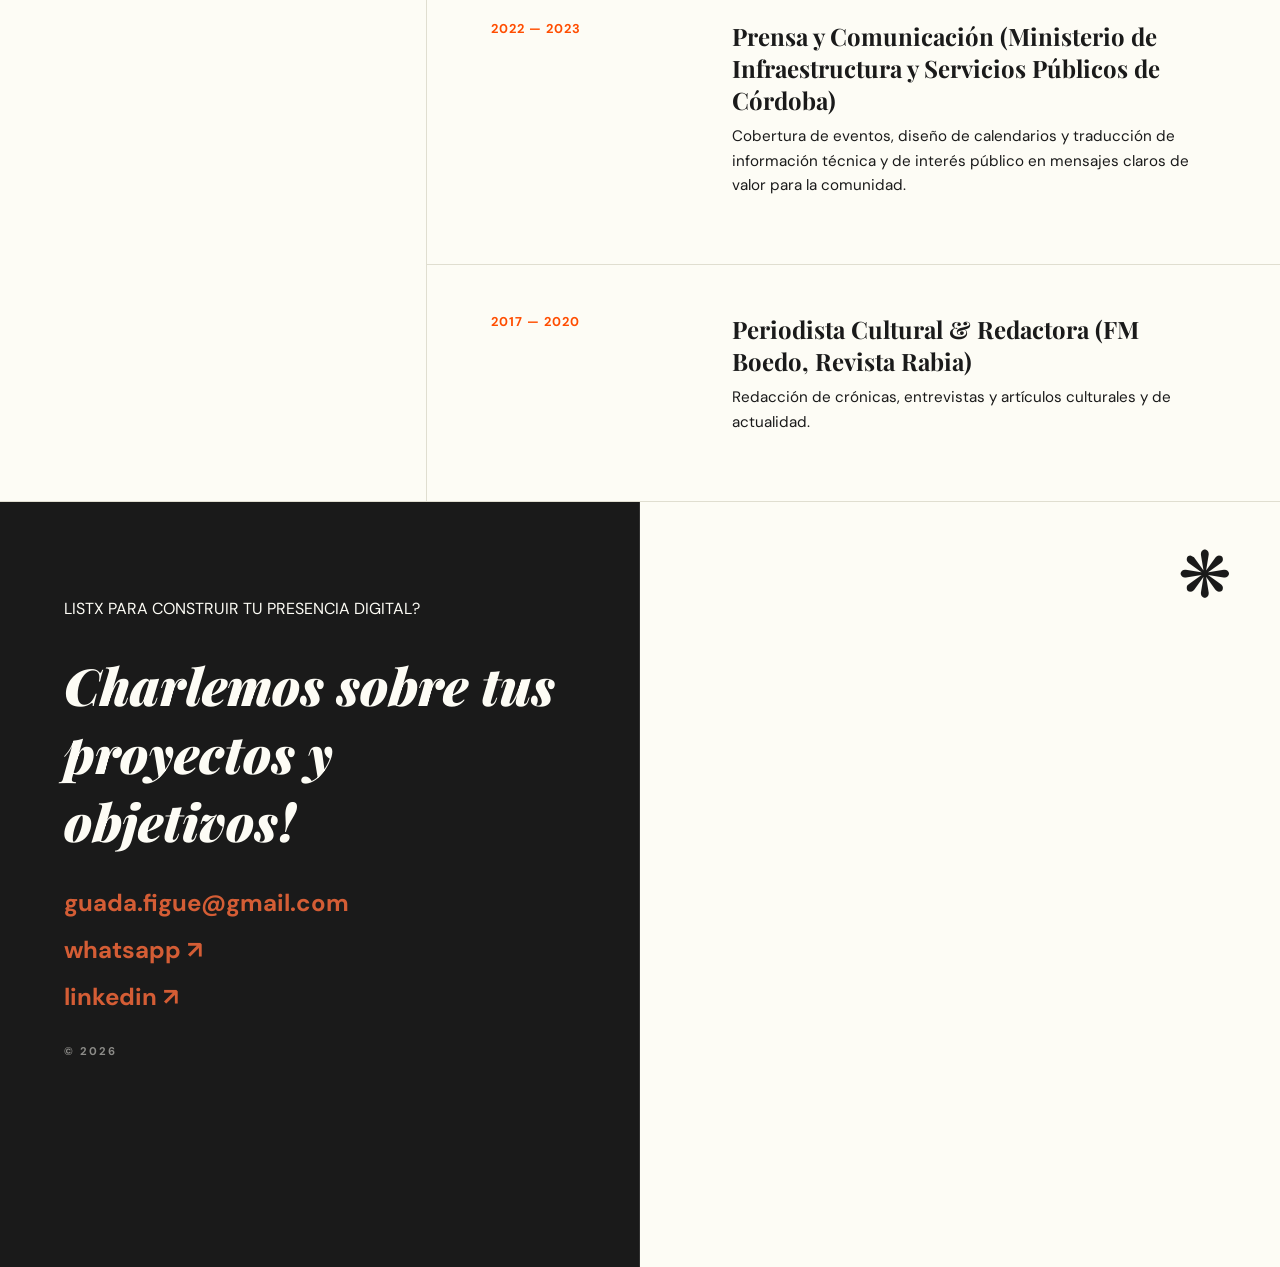
==== commit 5c8419a6: "Update index.html update feria del centro" ====
--- a/index.html
+++ b/index.html
@@ -237,15 +237,14 @@
     <h4 style="color: var(--cobalt); margin-top: 2rem; margin-bottom: 0.5rem; font-size: 1.2rem;">Estrategia 360°</h4>
     <p>La estrategia se desarrolló en 2 fases 100% orgánicas</p>
 
-<div style="width: 100%; max-width: 450px; margin: 3rem auto; text-align: center;">
-        <p style="color: var(--ink); font-size: 0.8rem; font-weight: 800; text-transform: uppercase; letter-spacing: 1px; margin-bottom: 20px;">Curaduría Visual y Alcance Orgánico</p>
-        <img src="feed-feria2.webp" alt="Placa de estrategia en móvil" style="width: 100%; height: auto; display: block; margin: 0 auto; background: transparent;">
-    </div>
     <ul style="margin: 1.5rem 0; padding-left: 1.2rem; font-size: 0.95rem; line-height: 1.6;">
         <li style="margin-bottom: 10px;"><strong>Fase B2B:</strong> Implementación de una comunicación directa y resolutiva para la inscripción de emprendimientos y editoriales. Gestión de flujos de información y resolución de dudas técnicas.</li>
         <li><strong>Fase B2C:</strong> Viraje estratégico hacia el público general. Transformación de la agenda técnica en una narrativa de entretenimiento, resaltando el cronograma artístico, talleres y mapas de experiencia para maximizar la convocatoria.</li>
     </ul>
-
+<div style="width: 100%; max-width: 450px; margin: 3rem auto; text-align: center;">
+        <p style="color: var(--ink); font-size: 0.8rem; font-weight: 800; text-transform: uppercase; letter-spacing: 1px; margin-bottom: 20px;">Curaduría Visual y Alcance Orgánico</p>
+        <img src="feed-feria2.webp" alt="Placa de estrategia en móvil" style="width: 100%; height: auto; display: block; margin: 0 auto; background: transparent;">
+    </div>
     <h4 style="color: var(--neon); margin-top: 2rem; margin-bottom: 1rem; font-size: 1.2rem;">Resultados (100% orgánicos)</h4>
     
     <div style="display: grid; grid-template-columns: repeat(auto-fit, minmax(200px, 1fr)); gap: 1rem; background: rgba(26, 26, 26, 0.03); padding: 1.5rem; border-radius: 8px; border: 1px solid var(--line);">
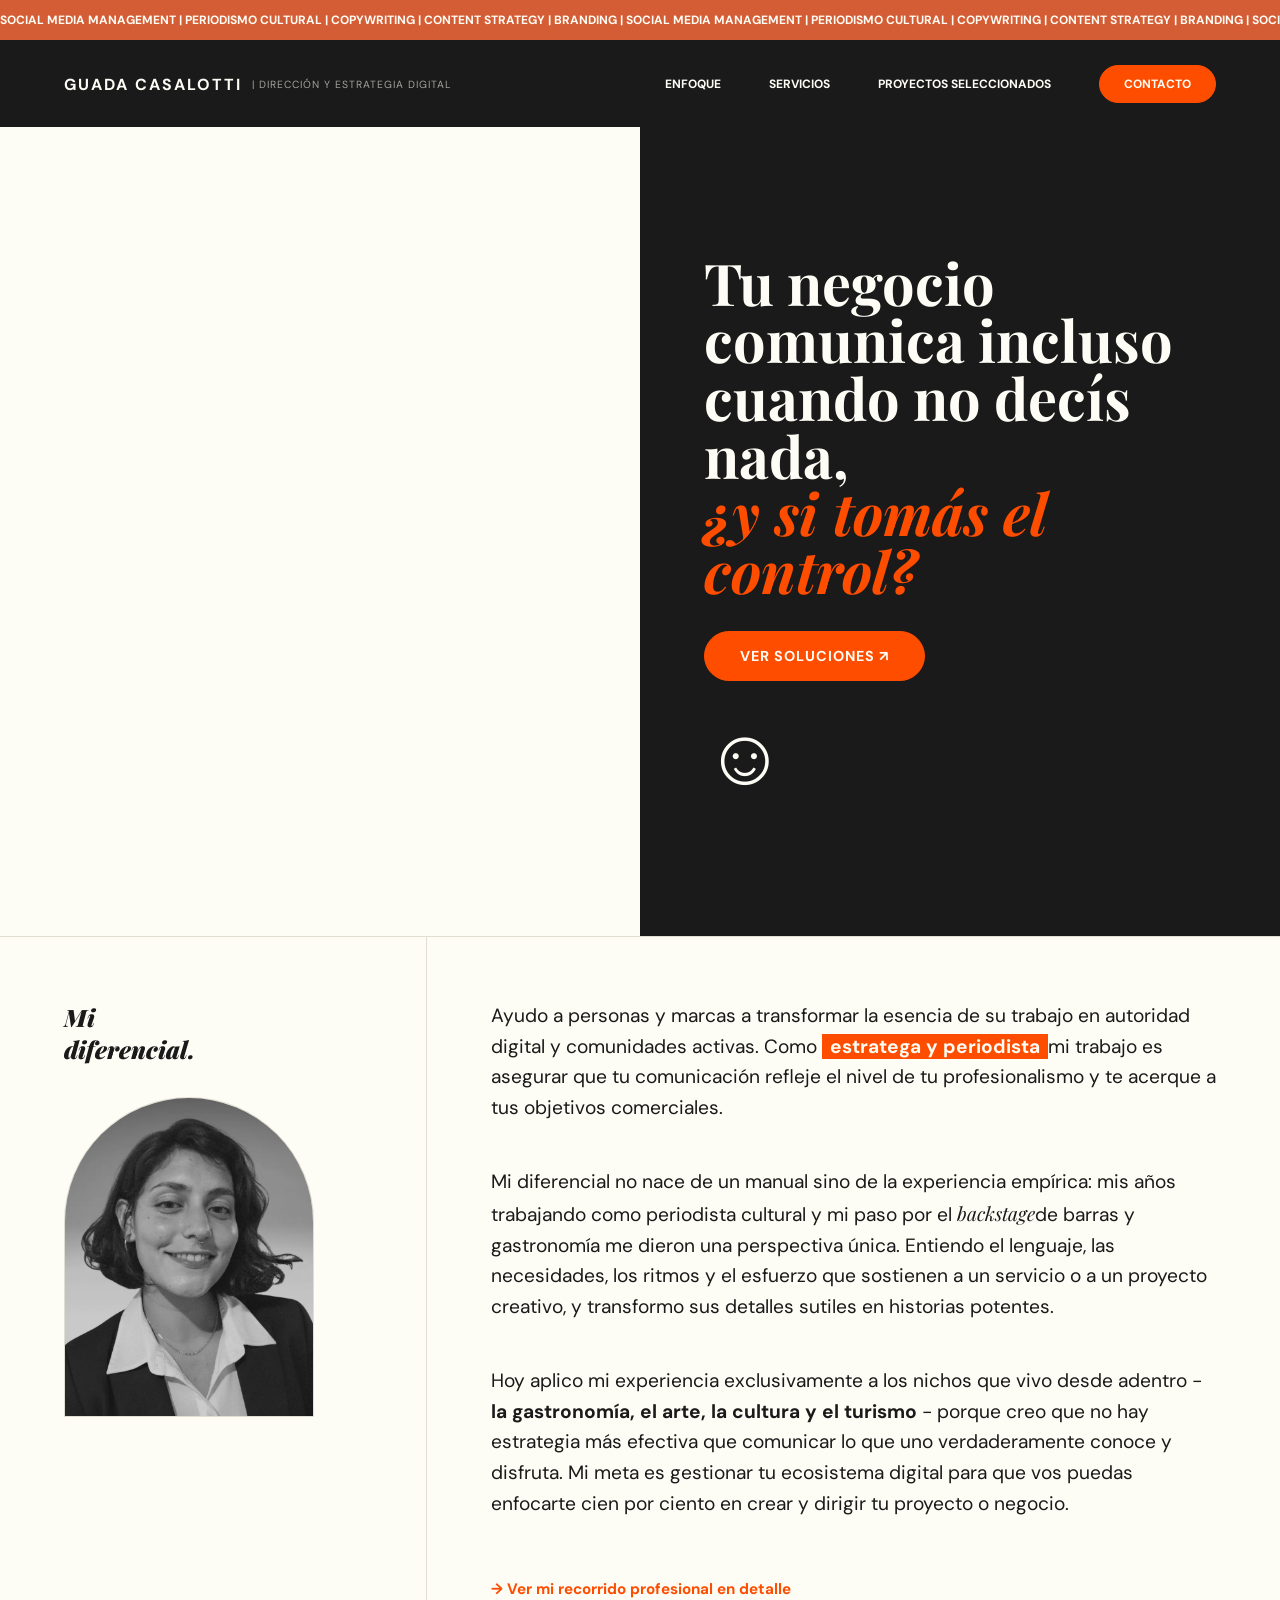
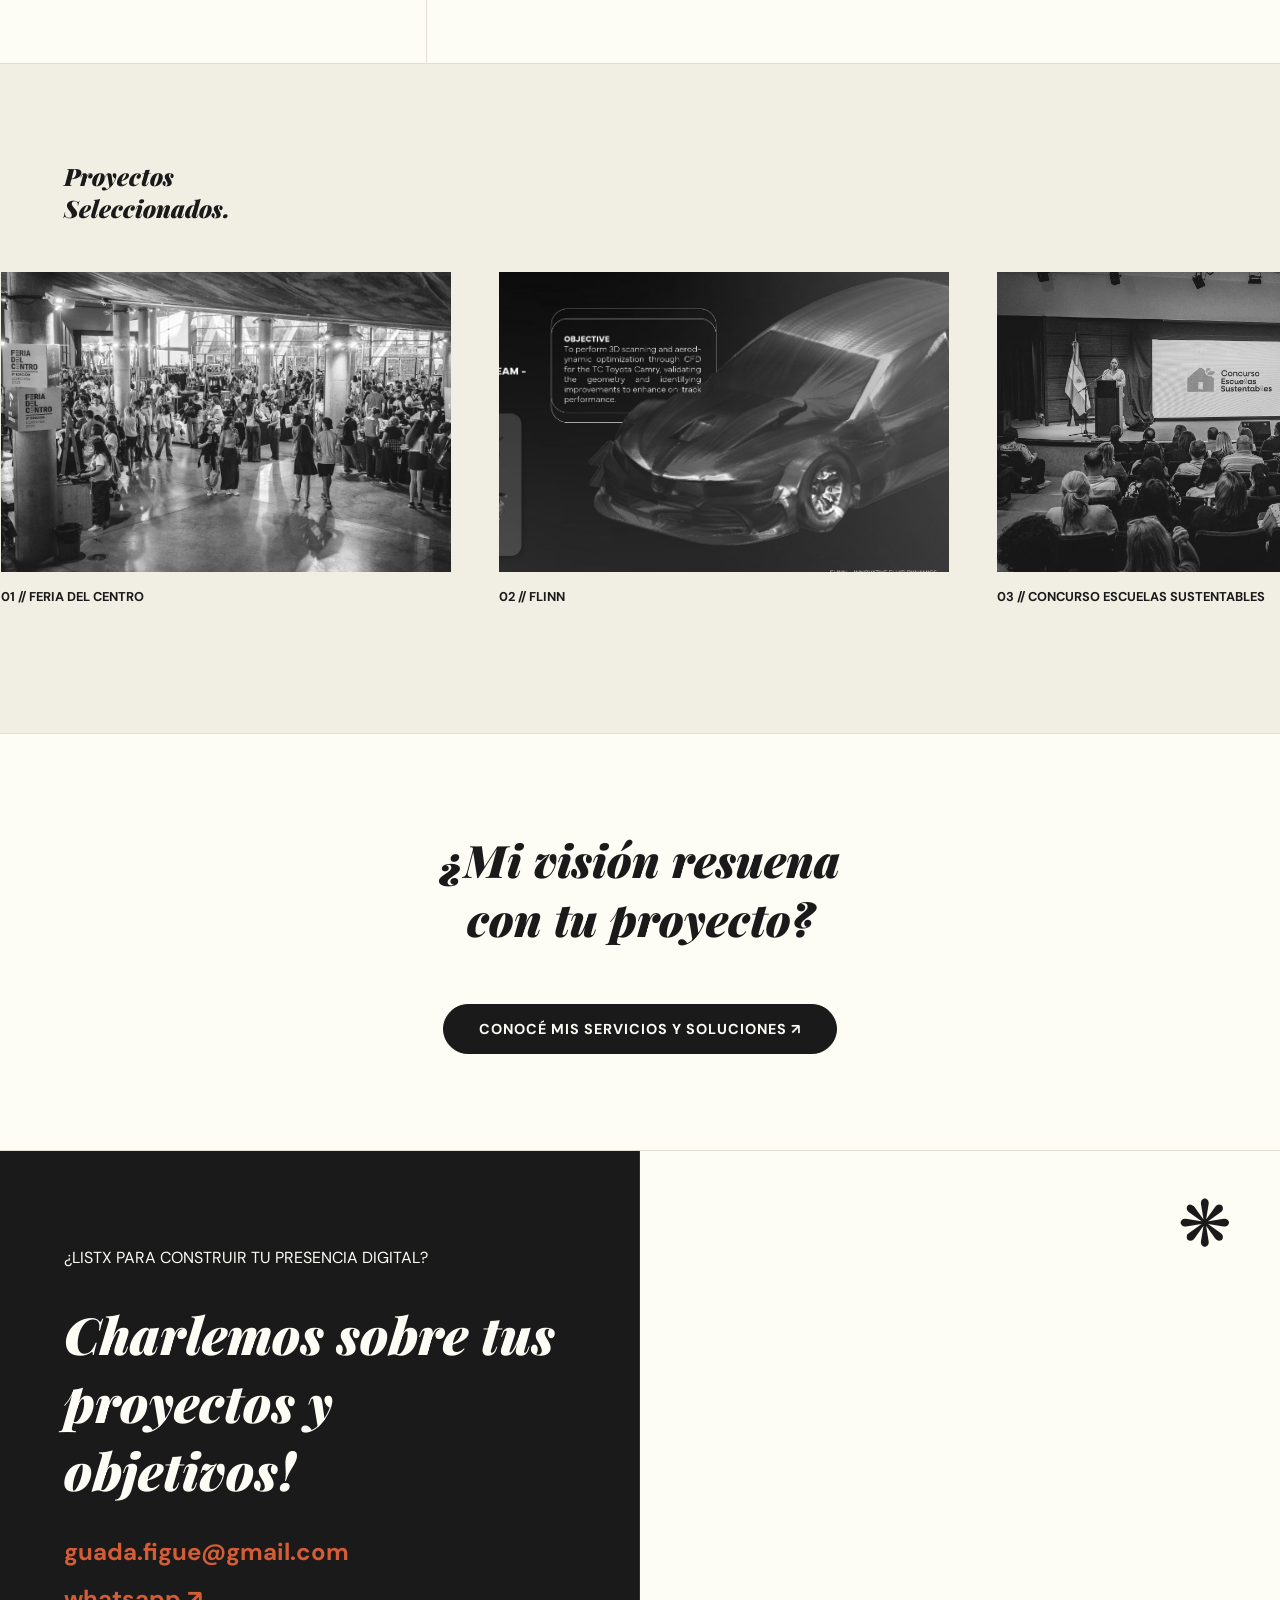
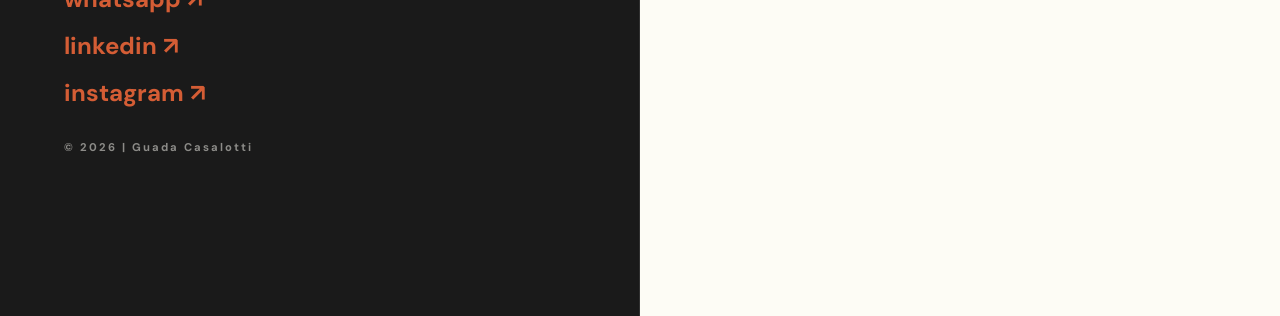
==== commit a215f92e: "Add files via upload" ====
--- a/index.html
+++ b/index.html
@@ -1,537 +1,476 @@
-<!DOCTYPE html>
-<html lang="es">
-<head>
-    <meta charset="UTF-8">
-    <meta name="viewport" content="width=device-width, initial-scale=1.0">
-    <title>Guada Casalotti | Digital Communication</title>
-    <link rel="preconnect" href="https://fonts.googleapis.com">
-    <link href="https://fonts.googleapis.com/css2?family=DM+Sans:wght@400;700&family=Playfair+Display:ital,wght@0,900;1,900&display=swap" rel="stylesheet">
-    <link rel="stylesheet" href="styles.css">
-    <!-- Precarga de imágenes del Hero para carga instantánea -->
-<link rel="preload" as="image" href="feria-del-centro.webp">
-<link rel="preload" as="image" href="concurso-escuelas.webp">
-<link rel="preload" as="image" href="cumbre-2.webp">
-</head>
-<body>
-
-    <div class="marquee-top">
-        <div class="marquee-content">
-            <span> SOCIAL MEDIA MANAGEMENT  |  PERIODISMO CULTURAL  |  COPYWRITING  |  CONTENT STRATEGY  |  BRANDING  |&nbsp;</span>
-            <span> SOCIAL MEDIA MANAGEMENT  |  PERIODISMO CULTURAL  |  COPYWRITING  |  CONTENT STRATEGY  |  BRANDING  |&nbsp;</span>
-            <span> SOCIAL MEDIA MANAGEMENT  |  PERIODISMO CULTURAL  |  COPYWRITING  |  CONTENT STRATEGY  |  BRANDING  |&nbsp;</span>
-        </div>
-    </div>
-
-    <nav class="nav-grid">
-        <div class="nav-left logo">Guada Casalotti</div>
-        <div class="nav-center hide-mobile">
-            <a href="#sobre">Sobre mí</a>
-            <a href="#proyectos">Proyectos</a>
-            <a href="#experiencia">Trayectoria</a>
-            <a href="#contacto">Contacto</a>
-        </div>
-        <div class="nav-right">
-            <a href="https://instagram.com/guada.comunica" target="_blank" class="ig-link">@guada.comunica</a>
-        </div>
-    </nav>
-
-    <header class="hero-split">
-        <div class="hero-left-dynamic">
-           <div class="shape-container">
-    <div class="slide-img img-1"></div>
-    <div class="slide-img img-2"></div>
-    <div class="slide-img img-3"></div>
-</div>
-            <div class="hero-stats">
-                <div class="stat-pill stat-1">Estrategias B2C y B2B</div>
-                <div class="stat-pill stat-2">Comunicación orientada a objetivos</div>
-                <div class="stat-pill stat-3">Proyectos de gran escala</div>
-            </div>
-        </div>
-        <div class="hero-right-text">
-            <h1>Transformo la esencia de tu marca en <br>presencia y <em>autoridad digital.</em></h1>
-            <div class="dynamic-emoji-container">
-                <span class="emoji-changer"></span>
-            </div>
-        </div>
-    </header>
-
-    <section id="sobre" class="diff-grid">
-        <div class="diff-header">
-            <h2 class="serif">Mi <br>diferencial.</h2>
-            <div class="retrato-guada">
-                <img src="guada-retrato.webp" alt="Guada Casalotti">
-            </div>
-        </div>
-        <div class="diff-content">
-            <p>Ayudo a organizaciones y personas a transformar la esencia de su trabajo en autoridad digital y leads calificados. Como <span>comunicadora digital y periodista</span> mi trabajo es que tu comunicación refleje tu profesionalismo y te acerque a tus objetivos.</p>
-            <p>Mi diferencial nace de mi raíz: crecí rodeada de música, cultura y arte en todas sus formas; y esa experiencia me enseñó a vivir el mundo con un ritmo y enfoque particular, <strong>prestando atención a pequeños detalles</strong> que otros pasan por alto para convertirlos en historias potentes.</p>
-            <p>Hoy trabajo aplicando ese criterio a la comunicación digital de empresas relacionadas al <strong>arte, la industria creativa, la sustentabilidad y la educación</strong>. Mi meta es ayudarte a crecer desde tus redes, para que vos puedas enfocarte en tus proyectos.</p>
-        </div>
-    </section>
-
-    <section id="proyectos" class="projects-section">
-        <div class="projects-header">
-            <h2 class="serif">Algunos de mis <br>proyectos.</h2>
-        </div>
-        
-                <div class="gallery-wrapper">
-            <div class="gallery-track">
-                <div class="gallery-item" onclick="abrirModal('Feria del Centro')">
-                    <div class="p-img-wrapper">
-                        <img src="feria-del-centro.webp" alt="01" loading="eager" style="height: 100%; object-fit: cover; display: block;">
-                        <div class="p-overlay"><span class="btn-ver-mas">VER MÁS ↗</span></div>
-                    </div>
-                    <div class="p-label">01 // FERIA DEL CENTRO</div>
-                </div>
-                <div class="gallery-item" onclick="abrirModal('FLINN')">
-                    <div class="p-img-wrapper">
-                        <img src="portada-flinn.webp" alt="02">
-                        <div class="p-overlay"><span class="btn-ver-mas">VER MÁS ↗</span></div>
-                    </div>
-                    <div class="p-label">02 // FLINN</div>
-                </div>
-                <div class="gallery-item" onclick="abrirModal('Escuelas Sustentables')">
-                    <div class="p-img-wrapper">
-                        <img src="concurso-escuelas.webp" alt="03">
-                        <div class="p-overlay"><span class="btn-ver-mas">VER MÁS ↗</span></div>
-                    </div>
-                    <div class="p-label">03 // CONCURSO ESCUELAS SUSTENTABLES</div>
-                </div>
-                <div class="gallery-item" onclick="abrirModal('Cumbre de Economía Circular')">
-                    <div class="p-img-wrapper">
-                        <img src="4ta-cumbre.webp" alt="04">
-                        <div class="p-overlay"><span class="btn-ver-mas">VER MÁS ↗</span></div>
-                    </div>
-                    <div class="p-label">04 // CUMBRE MUNDIAL DE ECONOMÍA CIRCULAR</div>
-                </div>
-                <div class="gallery-item" onclick="abrirModal('Único Juegos')">
-                    <div class="p-img-wrapper">
-                        <img src="unico-imagen.webp" alt="05">
-                        <div class="p-overlay"><span class="btn-ver-mas">VER MÁS ↗</span></div>
-                    </div>
-                    <div class="p-label">05 // ÚNICO JUEGOS</div>
-                </div>
-                <div class="gallery-item" onclick="abrirModal('Trabajo Periodístico')">
-                    <div class="p-img-wrapper">
-                        <img src="foto-recital.webp" alt="06">
-                        <div class="p-overlay"><span class="btn-ver-mas">VER MÁS ↗</span></div>
-                    </div>
-                    <div class="p-label">06 // TRABAJO PERIODÍSTICO</div>
-                </div>
-
-                <div class="gallery-item" onclick="abrirModal('Feria del Centro')"><div class="p-img-wrapper"><img src="feria-del-centro.webp"></div><div class="p-label">01 // FERIA DEL CENTRO</div></div>
-                <div class="gallery-item" onclick="abrirModal('FLINN')"><div class="p-img-wrapper"><img src="portada-flinn.webp"></div><div class="p-label">02 // FLINN</div></div>
-                <div class="gallery-item" onclick="abrirModal('Escuelas Sustentables')"><div class="p-img-wrapper"><img src="concurso-escuelas.webp"></div><div class="p-label">03 // ESC. SUSTENTABLES</div></div>
-                <div class="gallery-item" onclick="abrirModal('Cumbre de Economía Circular')"><div class="p-img-wrapper"><img src="4ta-cumbre.webp"></div><div class="p-label">04 // CUMBRE DE ECONOMÍA CIRCULAR</div></div>
-                <div class="gallery-item" onclick="abrirModal('Único Juegos')"><div class="p-img-wrapper"><img src="unico-imagen.webp"></div><div class="p-label">05 // ÚNICO JUEGOS</div></div>
-                <div class="gallery-item" onclick="abrirModal('Trabajo Periodístico')"><div class="p-img-wrapper"><img src="foto-recital.webp"></div><div class="p-label">06 // TRABAJO PERIODÍSTICO</div></div>
-            </div>
-        </div>
-    </section>
-
-    <div id="proyecto-modal" class="modal-overlay">
-        <div class="modal-content">
-            <span class="close-modal" onclick="cerrarModal()">&times;</span>
-            <h2 id="modal-title" class="serif"></h2>
-            <div class="modal-body"></div>
-        </div>
-    </div>
-
-    <section class="skills-static-container">
-        <div class="skills-static-content">
-            <span>Estrategia de contenidos B2B y B2C · Social Media Strategy · Copywriting estratégico (ES/EN) · Curaduría y dirección de arte digital</span>
-            <span>Gestión de proyectos y equipos remotos · Análisis de datos y reporting · Integración de IA generativa</span>
-        </div>
-    </section>
-
-    <section id="experiencia" class="exp-grid">
-        <div class="exp-header">
-            <h2 class="serif">Trayectoria.</h2>
-        </div>
-        <div class="exp-list">
-            <div class="exp-item">
-                <div class="exp-meta">2022 — ACTUALIDAD</div>
-                <div class="exp-info">
-                    <h3>Comunicadora Digital & SMM (Freelance)</h3>
-                    <p>Desarrollo de estrategias 360 de comunicación para empresas, marcas, instituciones y personas. Redacción institucional y SEO, gestión de redes, mailing, web, blogs.</p>
-                </div>
-            </div>
-            <div class="exp-item">
-                <div class="exp-meta">2024 — 2025</div>
-                <div class="exp-info">
-                    <h3>Coordinadora de Branding & Content Strategist (AC Comunicación)</h3>
-                    <p>Liderazgo de equipos multifuncionales, contacto y coordinación con los clientes, diseño de estrategias B2B/B2C y definición de lineamientos editoriales. </p>
-                </div>
-            </div>
-            
-            <!-- NUEVO BLOQUE INSERTADO -->
-            <div class="exp-item">
-                <div class="exp-meta">2023 — 2024</div>
-                <div class="exp-info">
-                    <h3>Social Media Manager & Ejecutiva de Cuentas (AC Comunicación)</h3>
-                    <p>Diseño de calendarios de contenido estratégicos para cuentas B2B, B2C, gubernamentales y de triple impacto. Foco en contacto con los clientes, gestión de crisis, análisis de métricas y comunicación de conceptos complejos, fidelización de comunidad y generación de leads.</p>
-                </div>
-            </div>
-            <!-- FIN DEL NUEVO BLOQUE -->
-
-            <div class="exp-item">
-                <div class="exp-meta">2022 — 2023</div>
-                <div class="exp-info">
-                    <h3>Prensa y Comunicación (Ministerio de Infraestructura y Servicios Públicos de Córdoba)</h3>
-                    <p>Cobertura de eventos, diseño de calendarios y traducción de información técnica y de interés público en mensajes claros de valor para la comunidad.</p>
-                </div>
-            </div>
-            <div class="exp-item">
-                <div class="exp-meta">2017 — 2020</div>
-                <div class="exp-info">
-                    <h3>Periodista Cultural & Redactora (FM Boedo, Revista Rabia)</h3>
-                    <p>Redacción de crónicas, entrevistas y artículos culturales y de actualidad.</p>
-                </div>
-            </div>
-        </div>
-    </section>
-
-    <footer id="contacto" class="contact-split">
-        <div class="contact-left">
-            <div class="contact-wrapper">
-                <span class="neon-text">LISTX PARA CONSTRUIR TU PRESENCIA DIGITAL?</span>
-                <h2 class="serif">Charlemos sobre tus <em>proyectos y objetivos!</em></h2>
-                
-                <div class="big-links-stack">
-                    <a href="mailto:guada.figue@gmail.com">guada.figue@gmail.com</a>
-                    <a href="https://wa.link/puh8q9" target="_blank">whatsapp ↗</a>
-                    <a href="https://www.linkedin.com/in/guadacasalotti" target="_blank">linkedin ↗</a>
-                </div>
-                
-                <div class="footer-bar">
-                    <span>© 2026</span>
-                </div>
-            </div>
-        </div>
-
-        <div class="contact-right dynamic-bg">
-            <span class="emoji-changer-footer"></span>
-            <div class="ig-widget-container">
-                <script src="https://elfsightcdn.com/platform.js" async></script>
-                <div class="elfsight-app-8a72144c-eea1-4372-9b5d-b957ac7e3460" data-elfsight-app-lazy></div>
-            </div>
-        </div>
-    </footer>
-
-    <script>
-        const infoProyectos = {
-            'Feria del Centro': `
-    <p style="color: var(--cobalt); font-weight: 700; margin-bottom: 1.5rem; text-transform: uppercase; font-size: 0.85rem; letter-spacing: 1px;">Estrategia de comunicación institucional y política - proyecto cultural con alcance regional</p>
-
-    <p>La <strong>Feria del Centro</strong> (Córdoba, Santa Fe y Entre Ríos) es un encuentro anual que reúne a emprendedores, artistas y artesanos de las tres provincias en un espacio clave para resaltar el valor y potencial de la cultura regional.</p>
-    
-    <p><strong>El desafío: </strong>Posicionar el evento como de interés federal en un contexto complejo para el sector cultural, resaltando la sinergia entre tres provincias y garantizando tanto la participación de productores como la asistencia masiva del público.</p>
-    
-    <p><strong>Mi rol: </strong>Como parte de la agencia <span style="font-family: var(--font-serif); font-style: italic; font-weight: 900; color: var(--ink);">"Activos Comunicación"</span> co-diseñé y lideré la estrategia digital. Mi gestión abarcó desde el liderazgo de equipos y la curaduría de contenidos hasta la validación estratégica en las etapas de pre, durante y post evento.</p>
-
-    <div style="width: 100%; margin: 1.5rem 0; overflow: hidden; border-radius: 8px;">
-        <img src="feria-del-centro.webp" alt="Foto del evento" style="width: 100%; max-height: 400px; object-fit: cover; display: block;">
-    </div>
-
-    <h4 style="color: var(--cobalt); margin-top: 2rem; margin-bottom: 0.5rem; font-size: 1.2rem;">Estrategia 360°</h4>
-    <p>La estrategia se desarrolló en 2 fases 100% orgánicas</p>
-
-    <ul style="margin: 1.5rem 0; padding-left: 1.2rem; font-size: 0.95rem; line-height: 1.6;">
-        <li style="margin-bottom: 10px;"><strong>Fase B2B:</strong> Implementación de una comunicación directa y resolutiva para la inscripción de emprendimientos y editoriales. Gestión de flujos de información y resolución de dudas técnicas.</li>
-        <li><strong>Fase B2C:</strong> Viraje estratégico hacia el público general. Transformación de la agenda técnica en una narrativa de entretenimiento, resaltando el cronograma artístico, talleres y mapas de experiencia para maximizar la convocatoria.</li>
-    </ul>
-<div style="width: 100%; max-width: 450px; margin: 3rem auto; text-align: center;">
-        <p style="color: var(--ink); font-size: 0.8rem; font-weight: 800; text-transform: uppercase; letter-spacing: 1px; margin-bottom: 20px;">Curaduría Visual y Alcance Orgánico</p>
-        <img src="feed-feria2.webp" alt="Placa de estrategia en móvil" style="width: 100%; height: auto; display: block; margin: 0 auto; background: transparent;">
-    </div>
-    <h4 style="color: var(--neon); margin-top: 2rem; margin-bottom: 1rem; font-size: 1.2rem;">Resultados (100% orgánicos)</h4>
-    
-    <div style="display: grid; grid-template-columns: repeat(auto-fit, minmax(200px, 1fr)); gap: 1rem; background: rgba(26, 26, 26, 0.03); padding: 1.5rem; border-radius: 8px; border: 1px solid var(--line);">
-        <div>
-            <p style="margin:0;"><strong>+100k views</strong><br>en contenidos con foco en identidad regional</p>
-            <p style="margin:0; margin-top: 15px;"><strong>+800</strong><br>emprendedores inscriptos exitosamente</p>
-        </div>
-        <div>
-            <p style="margin:0;"><strong>+4k seguidores</strong><br>ganados en los 3 primeros meses</p>
-            <p style="margin:0; margin-top: 15px;"><strong>Evento a plena capacidad</strong><br>las 3 jornadas</p>
-        </div>
-    </div>
-
-    <div style="margin-top: 3rem; padding-top: 2rem; border-top: 1px solid var(--line); display: flex; flex-direction: column; gap: 1rem;">
-        <p style="font-size: 0.8rem; font-weight: bold; text-transform: uppercase;">Explorar más del proyecto:</p>
-        <a href="https://www.instagram.com/p/DW6qB04Df0J/?img_index=1" target="_blank" style="display: flex; justify-content: space-between; align-items: center; padding: 1rem; background: var(--ink); color: var(--canvas); text-decoration: none; border-radius: 4px; font-weight: bold; font-size: 0.9rem;">EL PASO A PASO DE LA ESTRATEGIA 👀 <span>↗</span></a>
-        <a href="https://www.instagram.com/feriadelcentro_/" target="_blank" style="display: flex; justify-content: space-between; align-items: center; padding: 1rem; border: 1px solid var(--ink); color: var(--ink); text-decoration: none; border-radius: 4px; font-weight: bold; font-size: 0.9rem;">IG FERIA DEL CENTRO (solo edición 2025)<span>↗</span></a>
-    </div>
-            `,
-         'FLINN': `
-<p style="color:var(--cobalt);font-weight:700;margin-bottom:1.5rem;text-transform:uppercase;font-size:0.85rem;letter-spacing:1px;">Dirección de comunicación B2B para ingeniería de vanguardia</p>
-<p><strong>FLINN</strong> es una empresa de ingeniería de alta complejidad liderada por doctores e ingenieros especialistas en <strong>CFD</strong> (Dinámica de Fluidos Computacional), <strong>FEA</strong> (Análisis de Elementos Finitos) e <strong>Ingeniería Inversa</strong>. Su núcleo de negocio es la simulación y el escaneo 3D para sectores críticos como Motorsport, Oil & Gas, HVAC, Ingeniería Nuclear y Aeroespacial.</p>
-<p><strong>El desafío:</strong> Construir la autoridad digital en mercados internacionales, traduciendo estos servicios de altísima complejidad a un lenguaje comercial, creando un puente entre la exactitud técnica de la industria y la generación de leads.</p>
-<p><strong>Mi rol estratégico:</strong> Como responsable de la comunicación digital bilingüe (inglés), diseño y ejecuto la estrategia omnicanal en <strong>LinkedIn e Instagram</strong>. No solo traduzco textos, sino que construyo, junto a una diseñadora, el universo visual y narrativo de la firma para posicionarlos como referentes del sector.</p>
-
-<div style="width: 100%; max-width: 600px; margin: 2rem auto;">
-            <img src="mockup-flinn.webp" alt="Web de Flinn en Notebook" style="width: 100%; height: 100%; object-fit: cover; object-position: 10% 50%; display: block; aspect-ratio: 10/7;">
-</div>
-
-<h4 style="color:var(--cobalt);margin-top:2rem;margin-bottom:0.5rem;font-size:1.2rem;">Estrategia de contenidos en LinkedIn e Ig</h4>
-<ul style="margin:1.5rem 0;padding-left:1.2rem;font-size:0.95rem;line-height:1.6;">
-<li style="margin-bottom:10px;"><strong>Campañas de autoridad:</strong> Creación de activos visuales y conceptuales utilizando recursos de dirección de arte que rompen con la frialdad industrial.</li>
-<li><strong>Copywriting técnico B2B:</strong> Redacción de artículos y contenido institucional que mantienen el rigor científico, pero optimizados para la conversión comercial.</li>
-<li><strong>Curaduría visual e IA generativa:</strong> Implementación de modelos de lenguaje e IA para generar visualizaciones y videos de alta fidelidad que complementan los renders técnicos (CFD/FEA).</li>
-</ul>
-
-<div style="width: 100%; max-width: 550px; margin: auto; text-align: center;">
-    <p style="color: var(--ink); font-size: 0.8rem; font-weight: 800; text-transform: uppercase; letter-spacing: 1px; margin-bottom: 20px;">Carrusel B2B en LinkedIn</p>
-    <img src="linkedin-flinn.webp" alt="Estrategia en LinkedIn" style="width: 100%; height: auto; display: block; margin: 0 auto; background: transparent;">
-</div>
-
-<h4 style="color:var(--neon);margin-top:2rem;margin-bottom:1rem;font-size:1.2rem;">Algunas métricas (mensuales)</h4>
-<div style="display:grid;grid-template-columns:1fr 1fr;gap:1rem;background:rgba(26,26,26,0.03);padding:1.5rem;border-radius:8px;border:1px solid var(--line);">
-<div><p style="margin:0;"><strong>+71.8%</strong><br>en visualizaciones IG</p><p style="margin:0;margin-top:15px;"><strong>+178.2%</strong><br>en alcance de cuenta</p></div>
-<div><p style="margin:0;"><strong>+83.8%</strong><br>en interacciones</p><p style="margin:0;margin-top:15px;"><strong>Presencia B2B afianzada</strong><br>en LinkedIn</p></div>
-</div>
-
-<div style="width: 100%; max-width: 350px; margin: 4rem auto 3rem auto; text-align: center;">
-    <p style="font-size: 0.8rem; font-weight: 800; text-transform: uppercase; color: var(--ink); margin-bottom: 15px;">Feedback del cliente</p>
-    <img src="mensaje-cliente.webp" alt="Validación del cliente" style="width: 100%; height: auto; border-radius: 16px; box-shadow: 0 8px 24px rgba(0,0,0,0.06); display: block; margin: 0 auto;">
-</div>
-
-<div style="margin-top:3rem;padding-top:2rem;border-top:1px solid var(--line);display:flex;flex-direction:column;gap:1rem;">
-<p style="font-size:0.8rem;font-weight:bold;text-transform:uppercase;">Explorá los canales:</p>
-<a href="https://www.linkedin.com/company/flinnar" target="_blank" style="display:flex;justify-content:space-between;align-items:center;padding:1rem;background:var(--ink);color:var(--canvas);text-decoration:none;border-radius:4px;font-weight:bold;font-size:0.9rem;">LINKEDIN <span>↗</span></a>
-<a href="https://www.instagram.com/flinn.eng" target="_blank" style="display:flex;justify-content:space-between;align-items:center;padding:1rem;background:var(--ink);color:var(--canvas);text-decoration:none;border-radius:4px;font-weight:bold;font-size:0.9rem;">INSTAGRAM <span>↗</span></a>
-<a href="https://flinnar.com" target="_blank" style="display:flex;justify-content:space-between;align-items:center;padding:1rem;border:1px solid var(--ink);color:var(--ink);text-decoration:none;border-radius:4px;font-weight:bold;font-size:0.9rem;">WEB <span>↗</span></a>
-</div>
-`,
-            'Escuelas Sustentables': `
-    <p style="color: var(--cobalt); font-weight: 700; margin-bottom: 1.5rem; text-transform: uppercase; font-size: 0.85rem; letter-spacing: 1px;">Estrategia de Triple Impacto - Comunicación institucional y educación ambiental</p>
-
-    <p><strong>El Concurso Escuelas Sustentables</strong> es un certamen provincial (Córdoba, Arg.) organizado por la empresa de sustentabilidad y energías renovables <strong>HINS</strong>, junto a otros actores e instituciones. La iniciativa transforma a estudiantes secundarios en agentes de cambio, premiando la innovación con mentorías e instalaciones solares en sus escuelas.</p>
-
-    <p><strong>El desafío: </strong>Escalar un proyecto que nació con gran éxito y convertirlo en una política de educación de largo alcance. El reto evolucionó desde la gestión de una convocatoria masiva inicial hasta el desarrollo de una infraestructura pedagógica digital capaz de guiar a cientos de escuelas en la creación técnica de sus proyectos.</p>
-    
-    <p><strong>Mi rol estratégico: </strong>Como parte del equipo de <strong>Activos Comunicación</strong> ,agencia responsable de la comunicación integral de HINS, (desempeñándome como coordinadora de branding y ejecutiva de cuenta) lideré el desarrollo de la comunicación digital, la curaduría de contenidos y la coordinación estratégica entre los equipos técnico y creativo.</p>
-
-    <div style="width: 100%; margin: 2rem 0; overflow: hidden; border-radius: 8px; box-shadow: 0 4px 20px rgba(0,0,0,0.05);">
-        <img src="concurso-escuelas.webp" alt="Evento de premiación Escuelas Sustentables" style="width: 100%; height: auto; display: block;">
-    </div>
-
-<div style="background: var(--ink); color: var(--canvas); padding: 2.5rem 1.5rem; border-radius: 8px; margin: 2rem auto 2.5rem auto; text-align: center; border: 1px solid #D4AF37; width: 100%; box-sizing: border-box;">
-    <p style="font-size: 0.7rem; text-transform: uppercase; letter-spacing: 2px; margin-bottom: 10px; opacity: 0.8; width: 100%; text-align: center;">Trayectoria Multigalardonada</p>
-    <h3 style="margin: 0; color: #D4AF37; font-size: 1.6rem; letter-spacing: 1px; width: 100%; text-align: center;">4 reconocimientos por impacto social y ambiental</h3>
-    <p style="font-size: 0.95rem; margin-top: 10px; font-weight: 300; width: 100%; text-align: center;">Incluyendo el <strong>Eikon de Oro</strong> a la Sustentabilidad en Educación.</p>
-</div>
-
-    <h4 style="color: var(--cobalt); margin-top: 2rem; margin-bottom: 0.5rem; font-size: 1.2rem;">Evolución y estrategia</h4>
-    <ul style="margin: 1.5rem 0; padding-left: 1.2rem; font-size: 0.95rem; line-height: 1.6;">
-        <li style="margin-bottom: 10px;"><strong>Edición I:</strong> La convocatoria superó las expectativas de inscripción en un <strong>150%</strong>.</li>
-        <li style="margin-bottom: 10px;"><strong>Edición II:</strong> Acompañé el lanzamiento de una proyección masiva que recibió <strong>+150 proyectos</strong> de 23 de los 24 departamentos de Córdoba.</li>
-        <li style="margin-bottom: 10px;"><strong>Plataforma educativa:</strong> Coordiné la creación de 8 módulos técnicos en solo un mes, transformando conocimientos complejos de energía en materiales didácticos accesibles (videos, guías y presentaciones).</li>
-    </ul>
-
-    <div style="width: 100%; max-width: 600px; margin: 3rem auto; text-align: center;">
-        <img src="mockup-concurso.webp" alt="Web del concurso" style="width: 100%; height: auto;">
-    </div>
-
-    <h4 style="color: var(--neon); margin-top: 2rem; margin-bottom: 1rem; font-size: 1.2rem;">Resultados de impacto</h4>
-    <div style="display: grid; grid-template-columns: repeat(auto-fit, minmax(200px, 1fr)); gap: 1rem; background: rgba(26, 26, 26, 0.03); padding: 1.5rem; border-radius: 8px; border: 1px solid var(--line);">
-        <div>
-            <p style="margin:0;"><strong>+150%</strong><br>Expectativa de inscripciones superada (Edición I)</p>
-            <p style="margin:0; margin-top: 15px;"><strong>+150 Proyectos</strong><br>recibidos de toda la provincia (Edición II)</p>
-        </div>
-        <div>
-            <p style="margin:0;"><strong>23/24</strong><br>Departamentos de Córdoba activos</p>
-            <p style="margin:0; margin-top: 15px;"><strong>4 Premios</strong><br>obtenidos por la estrategia de comunicación</p>
-        </div>
-    </div>
-
- <div style="margin-top: 3rem; padding-top: 2rem; border-top: 1px solid var(--line); display: flex; flex-direction: column; gap: 1rem;">
-        <p style="font-size: 0.8rem; font-weight: bold; text-transform: uppercase; color: var(--ink); opacity: 0.8;">Documentación y Prensa de Autoridad:</p>
-        
-        <a href="https://escuelassustentables.hins.com.ar/" target="_blank" style="display: flex; justify-content: space-between; align-items: center; padding: 1rem; background: var(--ink); color: var(--canvas); text-decoration: none; border-radius: 4px; font-weight: bold; font-size: 0.9rem;">SITIO WEB OFICIAL DEL CONCURSO <span>↗</span></a>
-
-        <a href="https://premioseikon.com/wp-content/uploads/2025/06/Informe-Comunicacion-Escuelas-Sustentables.pdf" target="_blank" style="display: flex; justify-content: space-between; align-items: center; padding: 1rem; border: 1px solid var(--ink); color: var(--ink); text-decoration: none; border-radius: 4px; font-weight: bold; font-size: 0.9rem;">INFORME EIKON: ESTRATEGIA GANADORA <span>↗</span></a>
-
-        <div style="display: grid; grid-template-columns: 1fr 1fr; gap: 0.5rem;">
-            <a href="https://www.lavoz.com.ar/ciudadanos/ambiente/se-dieron-a-conocer-los-ganadores-del-concurso-escuelas-sustentables-2025/" target="_blank" style="display: flex; justify-content: center; align-items: center; padding: 0.8rem; border: 1px solid var(--line); color: var(--ink); text-decoration: none; border-radius: 4px; font-size: 0.75rem; text-align: center; font-weight: bold;">COBERTURA LA VOZ</a>
-            <a href="https://prensa.cba.gov.ar/informacion-general/lanzan-la-segunda-edicion-del-concurso-escuelas-sustentables/" target="_blank" style="display: flex; justify-content: center; align-items: center; padding: 0.8rem; border: 1px solid var(--line); color: var(--ink); text-decoration: none; border-radius: 4px; font-size: 0.75rem; text-align: center; font-weight: bold;">PRENSA GOBIERNO CBA</a>
-        </div>
-`,
-'Cumbre de Economía Circular': `
-    <p style="color: var(--cobalt); font-weight: 700; margin-bottom: 1.5rem; text-transform: uppercase; font-size: 0.85rem; letter-spacing: 1px;">Comunicación política y de eventos de escala internacional</p>
-
-    <p>La <strong>Cumbre Mundial de Economía Circular</strong> es un evento de sustentabilidad masivo de la región, organizado por la Municipalidad de Córdoba y el Ente BioCórdoba. Este espacio reúne a líderes globales, intendentes y corporaciones para debatir el futuro de la transición energética, la economía circular, mercados de carbono, entre otros temas claves para enfrentar el cambio climático.</p>
-
-    <p><strong>El desafío: </strong>Liderar la comunicación omnicanal y en tiempo real de un evento internacional con extremas exigencias políticas y corporativas. El reto principal fue alinear el relato de la cumbre con la agenda de múltiples entidades públicas y privadas en simultáneo.</p>
-    
-    <p><strong>Mi rol estratégico: </strong>Como parte del equipo de <strong>Activos Comunicación</strong>, participé en la gestión de 3 ediciones consecutivas. Coordiné la cobertura en vivo y la redacción de gacetillas, y acompañé el guionado de spots y la estrategia de difusión. Mi gestión implicó una articulación multicuenta, trabajando en simultáneo para la Cumbre, el Presidente de BioCórdoba, el Ministerio de Infraestructura y sponsors/participantes (UrbaCor, HINS, EPEC).</p>
-
-    <div style="width: 100%; margin: 2rem 0; overflow: hidden; border-radius: 8px; box-shadow: 0 4px 20px rgba(0,0,0,0.05);">
-        <img src="4ta-cumbre.webp" alt="Multitud en la Cumbre de Economía Circular" style="width: 100%; height: auto; display: block;">
-    </div>
-
-    <h4 style="color: var(--cobalt); margin-top: 2rem; margin-bottom: 0.5rem; font-size: 1.2rem;">Ejes de ejecución</h4>
-    <ul style="margin: 1.5rem 0; padding-left: 1.2rem; font-size: 0.95rem; line-height: 1.6;">
-        <li style="margin-bottom: 10px;"><strong>Estrategia multicuenta:</strong> Sincronización de calendarios y narrativas cruzadas entre el sector público (entes gubernamentales, figuras políticas) y el privado (sponsors corporativos).</li>
-        <li style="margin-bottom: 10px;"><strong>Gestión de crisis y real-time:</strong> Dirección de cobertura en el terreno y resolución de imprevistos de comunicación en un entorno en vivo de alta presión.</li>
-        <li><strong>Producción omnicanal:</strong> Desarrollo integral de campañas de lanzamiento, abarcando desde pauta digital hasta soportes tradicionales (vía pública/OOH) y spots audiovisuales.</li>
-    </ul>
-
-    <div style="width: 100%; max-width: 400px; margin: 3rem auto; text-align: center;">
-        <img src="cumbre-2.webp" alt="Gestión de redes en vivo" style="width: 100%; height: auto; border-radius: 8px; box-shadow: 0 10px 30px rgba(0,0,0,0.1);">
-    </div>
-
-    <h4 style="color: var(--neon); margin-top: 2rem; margin-bottom: 1rem; font-size: 1.2rem;">Escala del proyecto (Edición 2023)</h4>
-    <div style="display: grid; grid-template-columns: repeat(auto-fit, minmax(200px, 1fr)); gap: 1rem; background: rgba(26, 26, 26, 0.03); padding: 1.5rem; border-radius: 8px; border: 1px solid var(--line);">
-        <div>
-            <p style="margin:0;"><strong>+105.000</strong><br>Participantes</p>
-            <p style="margin:0; margin-top: 15px;"><strong>56</strong><br>Disertantes</p>
-        </div>
-        <div>
-            <p style="margin:0;"><strong>4 meses</strong><br>de estrategia multicanal y multicuenta</p>
-            <p style="margin:0; margin-top: 15px;"><strong>+5 cuentas</strong><br>coordinadas en simultáneo</p>
-        </div>
-    </div>
-<div style="margin-top: 3rem; padding-top: 2rem; border-top: 1px solid var(--line); display: flex; flex-direction: column; gap: 1rem;">
-        <p style="font-size: 0.8rem; font-weight: bold; text-transform: uppercase; color: var(--ink); opacity: 0.8;">Documentación y Cobertura:</p>
-        
-        <a href="https://cumbremundialdeeconomiacircular.com.ar/sobre-la-cumbre/" target="_blank" style="display: flex; justify-content: space-between; align-items: center; padding: 1rem; background: var(--ink); color: var(--canvas); text-decoration: none; border-radius: 4px; font-weight: bold; font-size: 0.9rem;">SITIO WEB OFICIAL (HISTÓRICO) <span>↗</span></a>
-
-        <a href="https://www.linkedin.com/posts/guadacasalotti_pas%C3%B3-la-4ta-edici%C3%B3n-de-la-cumbre-mundial-activity-7209310779743887360-ulA7" target="_blank" style="display: flex; justify-content: space-between; align-items: center; padding: 1rem; border: 1px solid var(--ink); color: var(--ink); text-decoration: none; border-radius: 4px; font-weight: bold; font-size: 0.9rem;">REGISTRO DE COBERTURA Y EQUIPO <span>↗</span></a>
-    </div>
-`, 'Único Juegos': `
-    <p style="color: var(--cobalt); font-weight: 700; margin-bottom: 1.5rem; text-transform: uppercase; font-size: 0.85rem; letter-spacing: 1px;">Posicionamiento B2C - Creación de comunidad y lifestyle</p>
-
-    <p><strong>Único</strong> es un parque recreativo al aire libre en el polo "Playa Chic" (Almafuerte). Se destaca por un diseño intergeneracional donde cada instalación tiene un propósito: potenciar la estimulación en los niños y facilitar la reconexión emocional de los adultos con su "niño interior".</p>
-
-    <p><strong>El desafío: </strong>Romper con la saturación visual típica del rubro del entretenimiento infantil. El reto fue diseñar una comunicación que no dependiera exclusivamente de "fotos del parque", sino que aportara contenido de valor para posicionar el espacio como una experiencia cuidada, estética, con foco en la naturaleza y el bienestar familiar.</p>
-    
-    <p><strong>Mi rol estratégico: </strong>Diseñé y lidero la estrategia de Social Media (Instagram), desarrollando el storytelling, la curaduría de ejes temáticos y de contenido y el copywriting. En dupla con una diseñadora ejecutamos un viraje narrativo centrado en la creación de comunidad, priorizando la calidad conceptual.</p>
-
-    <div style="width: 100%; margin: 2rem 0; overflow: hidden; border-radius: 8px; box-shadow: 0 4px 20px rgba(0,0,0,0.05);">
-        <img src="unico-imagen.webp" alt="Experiencia al aire libre en Único Juegos" style="width: 100%; height: auto; display: block;">
-    </div>
-
-    <h4 style="color: var(--cobalt); margin-top: 2rem; margin-bottom: 0.5rem; font-size: 1.2rem;">Estrategia de contenidos</h4>
-    <ul style="margin: 1.5rem 0; padding-left: 1.2rem; font-size: 0.95rem; line-height: 1.6;">
-        <li style="margin-bottom: 10px;"><strong>Contenido de valor (Edu-tainment):</strong> Desarrollo de placas y narrativas que explican el "por qué" detrás de cada juego, educando a la audiencia sobre neurodesarrollo y juego libre.</li>
-        <li style="margin-bottom: 10px;"><strong>Estética Editorial:</strong> Alejamiento del feed promocional clásico hacia una curaduría visual limpia que transmite la vibra "Playa Chic" y el contacto con la naturaleza.</li>
-        <li><strong>Storytelling Intergeneracional:</strong> Redacción orientada no solo a los padres como compradores, sino a la familia como usuaria de una experiencia de desconexión digital.</li>
-    </ul>
-
-    <div style="width: 100%; max-width: 800px; margin: 3rem auto; text-align: center;">
-        <p style="font-size: 0.75rem; font-weight: bold; text-transform: uppercase; color: var(--ink); margin-bottom: 15px;">Contenido de valor estratégico en Instagram</p>
-        <img src="mockup-unico.webp" alt="Estrategia visual en Instagram" style="width: 100%; height: auto; border-radius: 8px; background: transparent; display: block; margin: 0 auto;">
-    </div>
-
-    <h4 style="color: var(--neon); margin-top: 2rem; margin-bottom: 1rem; font-size: 1.2rem;">Impacto Inicial</h4>
-    <div style="display: grid; grid-template-columns: repeat(auto-fit, minmax(200px, 1fr)); gap: 1rem; background: rgba(26, 26, 26, 0.03); padding: 1.5rem; border-radius: 8px; border: 1px solid var(--line);">
-        <div>
-            <p style="margin:0;"><strong>Identidad consolidada</strong><br>Posicionamiento claro frente a la competencia</p>
-        </div>
-        <div>
-            <p style="margin:0;"><strong>Comunidad activa</strong><br>Engagement basado en valor</p>
-        </div>
-    </div>
-
-    <div style="margin-top: 3rem; padding-top: 2rem; border-top: 1px solid var(--line); display: flex; flex-direction: column; gap: 1rem;">
-        <p style="font-size: 0.8rem; font-weight: bold; text-transform: uppercase; color: var(--ink); opacity: 0.8;">Explorar el proyecto:</p>
-        <a href="https://www.instagram.com/unico.juegos/" target="_blank" style="display: flex; justify-content: space-between; align-items: center; padding: 1rem; background: var(--ink); color: var(--canvas); text-decoration: none; border-radius: 4px; font-weight: bold; font-size: 0.9rem;">INSTAGRAM DE ÚNICO<span>↗</span></a>
-    </div>
-`,
-'Trabajo Periodístico': `
-    <p style="color: var(--cobalt); font-weight: 700; margin-bottom: 1.5rem; text-transform: uppercase; font-size: 0.85rem; letter-spacing: 1px;">Periodismo Cultural - Redacción periodística, entrevistas y storytelling</p>
-
-    <p><strong>La base de mi narrativa:</strong> Mi formación y experiencia en periodismo cultural a través de crónicas y entrevistas (FM Boedo, Revista Rabia) son el cimiento de mi capacidad para conectar marcas con audiencias. Estos espacios fueron escuela para entender que observar y escuchar son la base indispensable para lograr traducir cualquier evento e idea en comunicación.</p>
-
-    <p><strong>El enfoque: </strong>Durante más de 3 años mi trabajo se centró en la escena musical argentina, cubriendo festivales y realizando entrevistas a artistas. El desafío era adaptar una experiencia sensorial y efímera (un show en vivo) a formatos digitales (web, mailing, redes) sin perder la esencia ni la emoción del momento.</p>
-    
-    <div style="width: 100%; margin: 2rem 0; overflow: hidden; border-radius: 8px; box-shadow: 0 4px 20px rgba(0,0,0,0.05);">
-        <img src="foto-recital.webp" alt="Cobertura de eventos culturales y música" style="width: 100%; height: auto; display: block;">
-    </div>
-
-    <h4 style="color: var(--cobalt); margin-top: 2rem; margin-bottom: 0.5rem; font-size: 1.2rem;">Habilidades Editoriales</h4>
-    <ul style="margin: 1.5rem 0; padding-left: 1.2rem; font-size: 0.95rem; line-height: 1.6;">
-        <li style="margin-bottom: 10px;"><strong>Crónica de impacto:</strong> Redacción orientada a capturar la atmósfera y la emoción, transformando hechos en relatos memorables.</li>
-        <li style="margin-bottom: 10px;"><strong>Entrevistas de profundidad:</strong> Capacidad de escucha para extraer el valor real del interlocutor y jerarquizar la información.</li>
-        <li><strong>Adaptabilidad multicanal:</strong> Traducción de un mismo concepto para audiencias de Facebook, newsletters y portales web, manteniendo la coherencia estilística.</li>
-    </ul>
-
-    <div style="display: flex; flex-direction: column; gap: 3rem; margin: 3rem 0; align-items: center;">
-        <div style="width: 100%;">
-            <img src="mockup-cronica.webp" alt="Mockup crónica desktop" style="width: 80%; height: auto; border-radius: 8px; display: block; margin: 0 auto;">
-        </div>
-    </div> <!-- ESTE ES EL DIV QUE FALTABA CERRAR -->
-
-    <h4 style="color: var(--neon); margin-top: 2rem; margin-bottom: 1rem; font-size: 1.2rem;">Trayectoria</h4>
-    <div style="display: grid; grid-template-columns: 1fr 1fr; gap: 1rem; background: rgba(26, 26, 26, 0.03); padding: 1.5rem; border-radius: 8px; border: 1px solid var(--line);">
-        <div>
-            <p style="margin:0; font-size: 1.1rem;"><strong>+30 crónicas</strong></p>
-            <p style="margin:0; font-size: 0.9rem;">publicadas en medios digitales</p>
-        </div>
-        <div>
-            <p style="margin:0; font-size: 1.1rem;"><strong>+15 entrevistas</strong></p>
-            <p style="margin:0; font-size: 0.9rem;">a referentes de la escena musical nacional</p>
-        </div>
-    </div>
-
-    <div style="margin-top: 3rem; padding-top: 2rem; border-top: 1px solid var(--line); display: flex; flex-direction: column; gap: 1rem;">
-        <p style="font-size: 0.8rem; font-weight: bold; text-transform: uppercase; color: var(--ink); opacity: 0.8; margin-bottom: 0.5rem;">Archivo de registros seleccionados</p>
-        
-        <a href="https://www.facebook.com/notes/357522835327654/" target="_blank" style="display: flex; justify-content: space-between; align-items: center; padding: 1rem; background: var(--ink); color: var(--canvas); text-decoration: none; border-radius: 4px; font-weight: bold; font-size: 0.85rem; width: 100%; box-sizing: border-box; text-transform: uppercase;">
-            ENTREVISTA A ERUCA SATIVA<span>↗</span>
-        </a>
-        
-        <a href="https://www.facebook.com/notes/839789630122272/" target="_blank" style="display: flex; justify-content: space-between; align-items: center; padding: 1rem; background: transparent; color: var(--ink); border: 1px solid var(--ink); text-decoration: none; border-radius: 4px; font-weight: bold; font-size: 0.85rem; width: 100%; box-sizing: border-box; text-transform: uppercase;">
-            CRÓNICA TODO APARENTA NORMAL<span>↗</span>
-        </a>
-        
-        <a href="https://www.facebook.com/notes/351692549496890/" target="_blank" style="display: flex; justify-content: space-between; align-items: center; padding: 1rem; background: transparent; color: var(--ink); border: 1px solid var(--ink); text-decoration: none; border-radius: 4px; font-weight: bold; font-size: 0.85rem; width: 100%; box-sizing: border-box; text-transform: uppercase;">
-            CRÓNICA MÁS QUE UNO Y RHINO <span>↗</span>
-        </a>
-    </div>
-  `,        };
-
-       function abrirModal(id) {
-            document.getElementById('modal-title').innerText = id;
-            document.querySelector('.modal-body').innerHTML = infoProyectos[id] || "<p>En desarrollo...</p>";
-            document.getElementById('proyecto-modal').style.display = 'flex';
-            
-            setTimeout(() => {
-                // 1. Método infalible: obliga a la vista a saltar directo al título
-                const titulo = document.getElementById('modal-title');
-                if (titulo) {
-                    titulo.scrollIntoView({ behavior: 'instant', block: 'start' });
-                }
-                
-                // 2. Por si acaso, "le disparamos a todo" lo que pueda llegar a tener el scroll
-                document.getElementById('proyecto-modal').scrollTop = 0;
-                document.querySelector('.modal-body').scrollTop = 0;
-                
-                // Si existe un contenedor extra, también lo mandamos a cero
-                const contenedorExtra = document.querySelector('.modal-content');
-                if (contenedorExtra) contenedorExtra.scrollTop = 0;
-            }, 15);
-       }
-function cerrarModal() { document.getElementById('proyecto-modal').style.display = 'none'; }
-
-document.getElementById('proyecto-modal').addEventListener('click', function(e) {
-    if (e.target === this) cerrarModal();
-});
-        const wrapper = document.querySelector('.gallery-wrapper');
-        let isInteracting = false;
-        wrapper.addEventListener('mouseenter', () => isInteracting = true);
-        wrapper.addEventListener('mouseleave', () => isInteracting = false);
-
-        function autoScrollGallery() {
-            if (!isInteracting) {
-                wrapper.scrollLeft += 1; 
-                if (wrapper.scrollLeft >= wrapper.scrollWidth / 2) wrapper.scrollLeft = 0;
-            }
-            requestAnimationFrame(autoScrollGallery);
-        }
-        autoScrollGallery();
-    </script>
-</body>
-</html>
+﻿<!DOCTYPE html>
+<html lang="es">
+<head>
+    <meta charset="UTF-8">
+    <meta name="viewport" content="width=device-width, initial-scale=1.0">
+    <title>Guada Casalotti | Estrategia digital</title>
+    <link rel="preconnect" href="https://fonts.googleapis.com">
+    <link href="https://fonts.googleapis.com/css2?family=DM+Sans:wght@400;700&family=Playfair+Display:ital,wght@0,900;1,900&display=swap" rel="stylesheet">
+    <link rel="stylesheet" href="styles.css">
+    <link rel="preload" as="image" href="feria-del-centro.webp">
+    <link rel="preload" as="image" href="concurso-escuelas.webp">
+    <link rel="preload" as="image" href="cumbre-2.webp">
+</head>
+<body>
+
+    <div class="marquee-top">
+        <div class="marquee-content">
+            <span> SOCIAL MEDIA MANAGEMENT  |  PERIODISMO CULTURAL  |  COPYWRITING  |  CONTENT STRATEGY  |  BRANDING  |&nbsp;</span>
+            <span> SOCIAL MEDIA MANAGEMENT  |  PERIODISMO CULTURAL  |  COPYWRITING  |  CONTENT STRATEGY  |  BRANDING  |&nbsp;</span>
+            <span> SOCIAL MEDIA MANAGEMENT  |  PERIODISMO CULTURAL  |  COPYWRITING  |  CONTENT STRATEGY  |  BRANDING  |&nbsp;</span>
+        </div>
+    </div>
+
+    <nav class="nav-grid">
+        <div class="nav-left logo" style="display: flex; align-items: center; gap: 10px; white-space: nowrap;">
+            <span>GUADA CASALOTTI</span>
+            <span style="font-family: var(--font-sans); font-size: 0.65rem; font-weight: 400; letter-spacing: 1px; color: var(--canvas); opacity: 0.6; white-space: nowrap;">| DIRECCIÓN Y ESTRATEGIA DIGITAL</span>
+        </div>
+        <div class="nav-center hide-mobile">
+            <a href="#sobre">Enfoque</a>
+            <a href="servicios.html">Servicios</a>
+            <a href="#proyectos">Proyectos Seleccionados</a>
+            <a href="#contacto" class="btn-contacto-nav">Contacto</a>
+        </div>
+    </nav>
+
+    <header class="hero-split">
+        <div class="hero-left-dynamic">
+           <div class="shape-container">
+                <div class="slide-img img-1"></div>
+                <div class="slide-img img-2"></div>
+                <div class="slide-img img-3"></div>
+            </div>
+            <div class="hero-stats">
+                <div class="stat-pill stat-1">Estrategias de comunicación orgánica e inorgánica</div>
+                <div class="stat-pill stat-2">Metodología orientada a objetivos</div>
+                <div class="stat-pill stat-3">Gestión de comunicación B2C y B2B</div>
+            </div>
+        </div>
+        <div class="hero-right-text">
+            <h1>Tu negocio comunica incluso cuando no decís nada,<br><em style="color: var(--neon);">¿y si tomás el control?</em></h1>
+            <a href="servicios.html" class="cta-button-hero">VER SOLUCIONES ↗</a>
+            <div class="dynamic-emoji-container">
+                <span class="emoji-changer"></span>
+            </div>
+        </div>
+    </header>
+
+    <section id="sobre" class="diff-grid">
+        <div class="diff-header">
+            <h2 class="serif">Mi <br>diferencial.</h2>
+            <div class="retrato-guada">
+                <img src="guada-retrato.webp" alt="Guada Casalotti">
+            </div>
+        </div>
+        <div class="diff-content">
+            <p>Ayudo a personas y marcas a transformar la esencia de su trabajo en autoridad digital y comunidades activas. Como <span>estratega y periodista</span>mi trabajo es asegurar que tu comunicación refleje el nivel de tu profesionalismo y te acerque a tus objetivos comerciales.</p>
+            <p>Mi diferencial no nace de un manual sino de la experiencia empírica: mis años trabajando como periodista cultural y mi paso por el <em>backstage</em>de barras y gastronomía me dieron una perspectiva única. Entiendo el lenguaje, las necesidades, los ritmos y el esfuerzo que sostienen a un servicio o a un proyecto creativo, y transformo sus detalles sutiles en historias potentes.</p>
+            <p>Hoy aplico mi experiencia exclusivamente a los nichos que vivo desde adentro - <strong>la gastronomía, el arte, la cultura y el turismo</strong> - porque creo que no hay estrategia más efectiva que comunicar lo que uno verdaderamente conoce y disfruta. Mi meta es gestionar tu ecosistema digital para que vos puedas enfocarte cien por ciento en crear y dirigir tu proyecto o negocio.</p>
+            
+            <a href="trayectoria.html" style="font-family: var(--font-sans); font-weight: 700; color: var(--neon); text-decoration: none; font-size: 0.95rem; margin-top: 1rem; display: inline-block; transition: opacity 0.3s ease;" onmouseover="this.style.opacity='0.7'" onmouseout="this.style.opacity='1'">→ Ver mi recorrido profesional en detalle</a>
+        </div>
+    </section>
+
+    <section id="proyectos" class="projects-section">
+        <div class="projects-header">
+            <h2 class="serif">Proyectos <br>Seleccionados.</h2>
+        </div>
+        
+        <div class="gallery-wrapper">
+            <div class="gallery-track">
+                <div class="gallery-item" onclick="abrirModal('Feria del Centro')">
+                    <div class="p-img-wrapper">
+                        <img src="feria-del-centro.webp" alt="01" loading="eager" style="height: 100%; object-fit: cover; display: block;">
+                        <div class="p-overlay"><span class="btn-ver-mas">VER CASO ↗</span></div>
+                    </div>
+                    <div class="p-label">01 // FERIA DEL CENTRO</div>
+                </div>
+                <div class="gallery-item" onclick="abrirModal('FLINN')">
+                    <div class="p-img-wrapper">
+                        <img src="portada-flinn.webp" alt="02">
+                        <div class="p-overlay"><span class="btn-ver-mas">VER CASO ↗</span></div>
+                    </div>
+                    <div class="p-label">02 // FLINN</div>
+                </div>
+                <div class="gallery-item" onclick="abrirModal('Escuelas Sustentables')">
+                    <div class="p-img-wrapper">
+                        <img src="concurso-escuelas.webp" alt="03">
+                        <div class="p-overlay"><span class="btn-ver-mas">VER CASO ↗</span></div>
+                    </div>
+                    <div class="p-label">03 // CONCURSO ESCUELAS SUSTENTABLES</div>
+                </div>
+                <div class="gallery-item" onclick="abrirModal('Cumbre de Economía Circular')">
+                    <div class="p-img-wrapper">
+                        <img src="4ta-cumbre.webp" alt="04">
+                        <div class="p-overlay"><span class="btn-ver-mas">VER CASO ↗</span></div>
+                    </div>
+                    <div class="p-label">04 // CUMBRE MUNDIAL DE ECONOMÍA CIRCULAR</div>
+                </div>
+                <div class="gallery-item" onclick="abrirModal('Único Juegos')">
+                    <div class="p-img-wrapper">
+                        <img src="unico-imagen.webp" alt="05">
+                        <div class="p-overlay"><span class="btn-ver-mas">VER CASO ↗</span></div>
+                    </div>
+                    <div class="p-label">05 // ÚNICO JUEGOS</div>
+                </div>
+                <div class="gallery-item" onclick="abrirModal('Trabajo Periodístico')">
+                    <div class="p-img-wrapper">
+                        <img src="foto-recital.webp" alt="06">
+                        <div class="p-overlay"><span class="btn-ver-mas">VER CASO ↗</span></div>
+                    </div>
+                    <div class="p-label">06 // TRABAJO PERIODÍSTICO</div>
+                </div>
+
+                <div class="gallery-item" onclick="abrirModal('Feria del Centro')"><div class="p-img-wrapper"><img src="feria-del-centro.webp"><div class="p-overlay"><span class="btn-ver-mas">VER CASO ↗</span></div></div><div class="p-label">01 // FERIA DEL CENTRO</div></div>
+                <div class="gallery-item" onclick="abrirModal('FLINN')"><div class="p-img-wrapper"><img src="portada-flinn.webp"><div class="p-overlay"><span class="btn-ver-mas">VER CASO ↗</span></div></div><div class="p-label">02 // FLINN</div></div>
+                <div class="gallery-item" onclick="abrirModal('Escuelas Sustentables')"><div class="p-img-wrapper"><img src="concurso-escuelas.webp"><div class="p-overlay"><span class="btn-ver-mas">VER CASO ↗</span></div></div><div class="p-label">03 // CONCURSO ESCUELAS SUSTENTABLES</div></div>
+                <div class="gallery-item" onclick="abrirModal('Cumbre de Economía Circular')"><div class="p-img-wrapper"><img src="4ta-cumbre.webp"><div class="p-overlay"><span class="btn-ver-mas">VER CASO ↗</span></div></div><div class="p-label">04 // CUMBRE MUNDIAL DE ECONOMÍA CIRCULAR</div></div>
+                <div class="gallery-item" onclick="abrirModal('Único Juegos')"><div class="p-img-wrapper"><img src="unico-imagen.webp"><div class="p-overlay"><span class="btn-ver-mas">VER CASO ↗</span></div></div><div class="p-label">05 // ÚNICO JUEGOS</div></div>
+                <div class="gallery-item" onclick="abrirModal('Trabajo Periodístico')"><div class="p-img-wrapper"><img src="foto-recital.webp"><div class="p-overlay"><span class="btn-ver-mas">VER CASO ↗</span></div></div><div class="p-label">06 // TRABAJO PERIODÍSTICO</div></div>
+            </div>
+        </div>
+    </section>
+
+    <div id="proyecto-modal" class="modal-overlay">
+        <div class="modal-content">
+            <span class="close-modal" onclick="cerrarModal()">&times;</span>
+            <h2 id="modal-title" class="serif"></h2>
+            <div class="modal-body"></div>
+        </div>
+    </div>
+
+    <section class="cta-mid-section" style="padding: 6rem 4rem; text-align: center; background-color: var(--canvas); border-bottom: 1px solid var(--line);">
+        <h2 class="serif" style="font-size: clamp(2rem, 3.5vw, 3rem); margin-bottom: 1.5rem; color: var(--ink);">¿Mi visión resuena <br>con tu <em>proyecto?</em></h2>
+        <a href="servicios.html" class="cta-button-hero btn-oscuro">CONOCÉ MIS SERVICIOS Y SOLUCIONES ↗</a>
+    </section>
+
+    <footer id="contacto" class="contact-split">
+        <div class="contact-left">
+            <div class="contact-wrapper">
+                <span class="neon-text">¿LISTX PARA CONSTRUIR TU PRESENCIA DIGITAL?</span>
+                <h2 class="serif">Charlemos sobre tus <em>proyectos y objetivos!</em></h2>
+                
+                <div class="big-links-stack">
+                    <a href="mailto:guada.figue@gmail.com">guada.figue@gmail.com</a>
+                    <a href="https://wa.link/puh8q9" target="_blank">whatsapp ↗</a>
+                    <a href="https://www.linkedin.com/in/guadacasalotti" target="_blank">linkedin ↗</a>
+                    <a href="https://instagram.com/guada.comunica" target="_blank">instagram ↗</a>
+                </div>
+                
+                <div class="footer-bar">
+                    <span>© 2026 | Guada Casalotti</span>
+                </div>
+            </div>
+        </div>
+
+        <div class="contact-right dynamic-bg">
+            <span class="emoji-changer-footer"></span>
+            <div class="ig-widget-container">
+                <script src="https://elfsightcdn.com/platform.js" async></script>
+                <div class="elfsight-app-8a72144c-eea1-4372-9b5d-b957ac7e3460" data-elfsight-app-lazy></div>
+            </div>
+        </div>
+    </footer>
+
+    <script>
+        const infoProyectos = {
+            'Feria del Centro': `
+    <p style="color: var(--cobalt); font-weight: 700; margin-bottom: 1.5rem; text-transform: uppercase; font-size: 0.85rem; letter-spacing: 1px;">Estrategia de comunicación institucional y política - proyecto cultural con alcance regional</p>
+    <p>La <strong>Feria del Centro</strong> (Córdoba, Santa Fe y Entre Ríos) es un encuentro anual que reúne a emprendedores, artistas y artesanos de las tres provincias en un espacio clave para resaltar el valor y potencial de la cultura regional.</p>
+    <p><strong>El desafío: </strong>Posicionar el evento como de interés federal en un contexto complejo para el sector cultural, resaltando la sinergia entre tres provincias y garantizando tanto la participación de productores como la asistencia masiva del público.</p>
+    <p><strong>Mi rol: </strong>Como parte de la agencia <span style="font-family: var(--font-serif); font-style: italic; font-weight: 900; color: var(--ink);">"Activos Comunicación"</span> co-diseñé y lideré la estrategia digital. Mi gestión abarcó desde el liderazgo de equipos y la curaduría de contenidos hasta la validación estratégica en las etapas de pre, durante y post evento.</p>
+    <div style="width: 100%; margin: 1.5rem 0; overflow: hidden; border-radius: 8px;">
+        <img src="feria-del-centro.webp" alt="Foto del evento" style="width: 100%; max-height: 400px; object-fit: cover; display: block;">
+    </div>
+    <h4 style="color: var(--cobalt); margin-top: 2rem; margin-bottom: 0.5rem; font-size: 1.2rem;">Estrategia 360°</h4>
+    <p>La estrategia se desarrolló en 2 fases 100% orgánicas</p>
+    <ul style="margin: 1.5rem 0; padding-left: 1.2rem; font-size: 0.95rem; line-height: 1.6;">
+        <li style="margin-bottom: 10px;"><strong>Fase B2B:</strong> Implementación de una comunicación directa y resolutiva para la inscripción de emprendimientos y editoriales. Gestión de flujos de información y resolución de dudas técnicas.</li>
+        <li><strong>Fase B2C:</strong> Viraje estratégico hacia el público general. Transformación de la agenda técnica en una narrativa de entretenimiento, resaltando el cronograma artístico, talleres y mapas de experiencia para maximizar la convocatoria.</li>
+    </ul>
+    <div style="width: 100%; max-width: 450px; margin: 3rem auto; text-align: center;">
+        <p style="color: var(--ink); font-size: 0.8rem; font-weight: 800; text-transform: uppercase; letter-spacing: 1px; margin-bottom: 20px;">Curaduría Visual y Alcance Orgánico</p>
+        <img src="feed-feria2.webp" alt="Placa de estrategia en móvil" style="width: 100%; height: auto; display: block; margin: 0 auto; background: transparent;">
+    </div>
+    <h4 style="color: var(--neon); margin-top: 2rem; margin-bottom: 1rem; font-size: 1.2rem;">Resultados (100% orgánicos)</h4>
+    <div style="display: grid; grid-template-columns: repeat(auto-fit, minmax(200px, 1fr)); gap: 1rem; background: rgba(26, 26, 26, 0.03); padding: 1.5rem; border-radius: 8px; border: 1px solid var(--line);">
+        <div>
+            <p style="margin:0;"><strong>+100k views</strong><br>en contenidos con foco en identidad regional</p>
+            <p style="margin:0; margin-top: 15px;"><strong>+800</strong><br>emprendedores inscriptos exitosamente</p>
+        </div>
+        <div>
+            <p style="margin:0;"><strong>+4k seguidores</strong><br>ganados en los 3 primeros meses</p>
+            <p style="margin:0; margin-top: 15px;"><strong>Evento a plena capacidad</strong><br>las 3 jornadas</p>
+        </div>
+    </div>
+    <div style="margin-top: 3rem; padding-top: 2rem; border-top: 1px solid var(--line); display: flex; flex-direction: column; gap: 1rem;">
+        <p style="font-size: 0.8rem; font-weight: bold; text-transform: uppercase;">Explorar más del proyecto:</p>
+        <a href="https://www.instagram.com/p/DW6qB04Df0J/?img_index=1" target="_blank" style="display: flex; justify-content: space-between; align-items: center; padding: 1rem; background: var(--ink); color: var(--canvas); text-decoration: none; border-radius: 4px; font-weight: bold; font-size: 0.9rem;">EL PASO A PASO DE LA ESTRATEGIA 👀 <span>↗</span></a>
+        <a href="https://www.instagram.com/feriadelcentro_/" target="_blank" style="display: flex; justify-content: space-between; align-items: center; padding: 1rem; border: 1px solid var(--ink); color: var(--ink); text-decoration: none; border-radius: 4px; font-weight: bold; font-size: 0.9rem;">IG FERIA DEL CENTRO (solo edición 2025)<span>↗</span></a>
+    </div>`,
+         'FLINN': `
+<p style="color:var(--cobalt);font-weight:700;margin-bottom:1.5rem;text-transform:uppercase;font-size:0.85rem;letter-spacing:1px;">Dirección de comunicación B2B para ingeniería de vanguardia</p>
+<p><strong>FLINN</strong> es una empresa de ingeniería de alta complejidad liderada por doctores e ingenieros especialistas en <strong>CFD</strong> (Dinámica de Fluidos Computacional), <strong>FEA</strong> (Análisis de Elementos Finitos) e <strong>Ingeniería Inversa</strong>. Su núcleo de negocio es la simulación y el escaneo 3D para sectores críticos como Motorsport, Oil & Gas, HVAC, Ingeniería Nuclear y Aeroespacial.</p>
+<p><strong>El desafío:</strong> Construir la autoridad digital en mercados internacionales, traduciendo estos servicios de altísima complejidad a un lenguaje comercial, creando un puente entre la exactitud técnica de la industria y la generación de leads.</p>
+<p><strong>Mi rol estratégico:</strong> Como responsable de la comunicación digital bilingüe (inglés), diseño y ejecuto la estrategia omnicanal en <strong>LinkedIn e Instagram</strong>. No solo traduzco textos, sino que construyo, junto a una diseñadora, el universo visual y narrativo de la firma para posicionarlos como referentes del sector.</p>
+<div style="width: 100%; max-width: 600px; margin: 2rem auto;">
+<img src="mockup-flinn.webp" alt="Web de Flinn en Notebook" style="width: 100%; height: 100%; object-fit: cover; object-position: 10% 50%; display: block; aspect-ratio: 10/7;">
+</div>
+<h4 style="color:var(--cobalt);margin-top:2rem;margin-bottom:0.5rem;font-size:1.2rem;">Estrategia de contenidos en LinkedIn e Ig</h4>
+<ul style="margin:1.5rem 0;padding-left:1.2rem;font-size:0.95rem;line-height:1.6;">
+<li style="margin-bottom:10px;"><strong>Campañas de autoridad:</strong> Creación de activos visuales y conceptuales utilizando recursos de dirección de arte que rompen con la frialdad industrial.</li>
+<li><strong>Copywriting técnico B2B:</strong> Redacción de artículos y contenido institucional que mantienen el rigor científico, pero optimizados para la conversión comercial.</li>
+<li><strong>Curaduría visual e IA generativa:</strong> Implementación de modelos de lenguaje e IA para generar visualizaciones y videos de alta fidelidad que complementan los renders técnicos (CFD/FEA).</li>
+</ul>
+<div style="width: 100%; max-width: 550px; margin: auto; text-align: center;">
+    <p style="color: var(--ink); font-size: 0.8rem; font-weight: 800; text-transform: uppercase; letter-spacing: 1px; margin-bottom: 20px;">Carrusel B2B en LinkedIn</p>
+    <img src="linkedin-flinn.webp" alt="Estrategia en LinkedIn" style="width: 100%; height: auto; display: block; margin: 0 auto; background: transparent;">
+</div>
+<h4 style="color:var(--neon);margin-top:2rem;margin-bottom:1rem;font-size:1.2rem;">Algunas métricas (mensuales)</h4>
+<div style="display:grid;grid-template-columns:1fr 1fr;gap:1rem;background:rgba(26,26,26,0.03);padding:1.5rem;border-radius:8px;border:1px solid var(--line);">
+<div><p style="margin:0;"><strong>+71.8%</strong><br>en visualizaciones IG</p><p style="margin:0;margin-top:15px;"><strong>+178.2%</strong><br>en alcance de cuenta</p></div>
+<div><p style="margin:0;"><strong>+83.8%</strong><br>en interacciones</p><p style="margin:0;margin-top:15px;"><strong>Presencia B2B afianzada</strong><br>en LinkedIn</p></div>
+</div>
+<div style="width: 100%; max-width: 350px; margin: 4rem auto 3rem auto; text-align: center;">
+    <p style="font-size: 0.8rem; font-weight: 800; text-transform: uppercase; color: var(--ink); margin-bottom: 15px;">Feedback del cliente</p>
+    <img src="mensaje-cliente.webp" alt="Validación del cliente" style="width: 100%; height: auto; border-radius: 16px; box-shadow: 0 8px 24px rgba(0,0,0,0.06); display: block; margin: 0 auto;">
+</div>
+<div style="margin-top:3rem;padding-top:2rem;border-top:1px solid var(--line);display:flex;flex-direction:column;gap:1rem;">
+<p style="font-size:0.8rem;font-weight:bold;text-transform:uppercase;">Explorá los canales:</p>
+<a href="https://www.linkedin.com/company/flinnar" target="_blank" style="display:flex;justify-content:space-between;align-items:center;padding:1rem;background:var(--ink);color:var(--canvas);text-decoration:none;border-radius:4px;font-weight:bold;font-size:0.9rem;">LINKEDIN <span>↗</span></a>
+<a href="https://www.instagram.com/flinn.eng" target="_blank" style="display:flex;justify-content:space-between;align-items:center;padding:1rem;background:var(--ink);color:var(--canvas);text-decoration:none;border-radius:4px;font-weight:bold;font-size:0.9rem;">INSTAGRAM <span>↗</span></a>
+<a href="https://flinnar.com" target="_blank" style="display:flex;justify-content:space-between;align-items:center;padding:1rem;border:1px solid var(--ink);color:var(--ink);text-decoration:none;border-radius:4px;font-weight:bold;font-size:0.9rem;">WEB <span>↗</span></a>
+</div>`,
+            'Escuelas Sustentables': `
+    <p style="color: var(--cobalt); font-weight: 700; margin-bottom: 1.5rem; text-transform: uppercase; font-size: 0.85rem; letter-spacing: 1px;">Estrategia de Triple Impacto - Comunicación institucional y educación ambiental</p>
+    <p><strong>El Concurso Escuelas Sustentables</strong> es un certamen provincial (Córdoba, Arg.) organizado por la empresa de sustentabilidad y energías renovables <strong>HINS</strong>, junto a otros actores e instituciones. La iniciativa transforma a estudiantes secundarios en agentes de cambio, premiando la innovación con mentorías e instalaciones solares en sus escuelas.</p>
+    <p><strong>El desafío: </strong>Escalar un proyecto que nació con gran éxito y convertirlo en una política de educación de largo alcance. El reto evolucionó desde la gestión de una convocatoria masiva inicial hasta el desarrollo de una infraestructura pedagógica digital capaz de guiar a cientos de escuelas en la creación técnica de sus proyectos.</p>
+    <p><strong>Mi rol estratégico: </strong>Como parte del equipo de <strong>Activos Comunicación</strong> ,agencia responsable de la comunicación integral de HINS, (desempeñándome como coordinadora de branding y ejecutiva de cuenta) lideré el desarrollo de la comunicación digital, la curaduría de contenidos y la coordinación estratégica entre los equipos técnico y creativo.</p>
+    <div style="width: 100%; margin: 2rem 0; overflow: hidden; border-radius: 8px; box-shadow: 0 4px 20px rgba(0,0,0,0.05);">
+        <img src="concurso-escuelas.webp" alt="Evento de premiación Escuelas Sustentables" style="width: 100%; height: auto; display: block;">
+    </div>
+
+    <div style="background: var(--ink); color: var(--canvas); padding: 2.5rem 1.5rem; border-radius: 8px; margin: 2rem auto 2.5rem auto; text-align: center; border: 1px solid #D4AF37; width: 100%; box-sizing: border-box;">
+        <p style="font-size: 0.7rem; text-transform: uppercase; letter-spacing: 2px; margin-bottom: 10px; opacity: 0.8; width: 100%; text-align: center;">Trayectoria Multigalardonada</p>
+        <h3 style="margin: 0; color: #D4AF37; font-size: 1.6rem; letter-spacing: 1px; width: 100%; text-align: center;">4 reconocimientos por impacto social y ambiental</h3>
+        <p style="font-size: 0.95rem; margin-top: 10px; font-weight: 300; width: 100%; text-align: center;">Incluyendo el <strong>Eikon de Oro</strong> a la Sustentabilidad en Educación.</p>
+    </div>
+
+    <h4 style="color: var(--cobalt); margin-top: 2rem; margin-bottom: 0.5rem; font-size: 1.2rem;">Evolución y estrategia</h4>
+    <ul style="margin: 1.5rem 0; padding-left: 1.2rem; font-size: 0.95rem; line-height: 1.6;">
+        <li style="margin-bottom: 10px;"><strong>Edición I:</strong> La convocatoria superó las expectativas de inscripción en un <strong>150%</strong>.</li>
+        <li style="margin-bottom: 10px;"><strong>Edición II:</strong> Acompañé el lanzamiento de una proyección masiva que recibió <strong>+150 proyectos</strong> de 23 de los 24 departamentos de Córdoba.</li>
+        <li style="margin-bottom: 10px;"><strong>Plataforma educativa:</strong> Coordiné la creación de 8 módulos técnicos en solo un mes, transformando conocimientos complejos de energía en materiales didácticos accesibles (videos, guías y presentaciones).</li>
+    </ul>
+
+    <div style="width: 100%; max-width: 600px; margin: 3rem auto; text-align: center;">
+        <img src="mockup-concurso.webp" alt="Web del concurso" style="width: 100%; height: auto;">
+    </div>
+
+    <h4 style="color: var(--neon); margin-top: 2rem; margin-bottom: 1rem; font-size: 1.2rem;">Resultados de impacto</h4>
+    <div style="display: grid; grid-template-columns: repeat(auto-fit, minmax(200px, 1fr)); gap: 1rem; background: rgba(26, 26, 26, 0.03); padding: 1.5rem; border-radius: 8px; border: 1px solid var(--line);">
+        <div>
+            <p style="margin:0;"><strong>+150%</strong><br>Expectativa de inscripciones superada (Edición I)</p>
+            <p style="margin:0; margin-top: 15px;"><strong>+150 Proyectos</strong><br>recibidos de toda la provincia (Edición II)</p>
+        </div>
+        <div>
+            <p style="margin:0;"><strong>23/24</strong><br>Departamentos de Córdoba activos</p>
+            <p style="margin:0; margin-top: 15px;"><strong>4 Premios</strong><br>obtenidos por la estrategia de comunicación</p>
+        </div>
+    </div>
+
+ <div style="margin-top: 3rem; padding-top: 2rem; border-top: 1px solid var(--line); display: flex; flex-direction: column; gap: 1rem;">
+        <p style="font-size: 0.8rem; font-weight: bold; text-transform: uppercase; color: var(--ink); opacity: 0.8;">Documentación y Prensa de Autoridad:</p>
+        
+        <a href="https://escuelassustentables.hins.com.ar/" target="_blank" style="display: flex; justify-content: space-between; align-items: center; padding: 1rem; background: var(--ink); color: var(--canvas); text-decoration: none; border-radius: 4px; font-weight: bold; font-size: 0.9rem;">SITIO WEB OFICIAL DEL CONCURSO <span>↗</span></a>
+
+        <a href="https://premioseikon.com/wp-content/uploads/2025/06/Informe-Comunicacion-Escuelas-Sustentables.pdf" target="_blank" style="display: flex; justify-content: space-between; align-items: center; padding: 1rem; border: 1px solid var(--ink); color: var(--ink); text-decoration: none; border-radius: 4px; font-weight: bold; font-size: 0.9rem;">INFORME EIKON: ESTRATEGIA GANADORA <span>↗</span></a>
+
+        <div style="display: grid; grid-template-columns: 1fr 1fr; gap: 0.5rem;">
+            <a href="https://www.lavoz.com.ar/ciudadanos/ambiente/se-dieron-a-conocer-los-ganadores-del-concurso-escuelas-sustentables-2025/" target="_blank" style="display: flex; justify-content: center; align-items: center; padding: 0.8rem; border: 1px solid var(--line); color: var(--ink); text-decoration: none; border-radius: 4px; font-size: 0.75rem; text-align: center; font-weight: bold;">COBERTURA LA VOZ</a>
+            <a href="https://prensa.cba.gov.ar/informacion-general/lanzan-la-segunda-edicion-del-concurso-escuelas-sustentables/" target="_blank" style="display: flex; justify-content: center; align-items: center; padding: 0.8rem; border: 1px solid var(--line); color: var(--ink); text-decoration: none; border-radius: 4px; font-size: 0.75rem; text-align: center; font-weight: bold;">PRENSA GOBIERNO CBA</a>
+        </div>
+    </div>
+`,
+'Cumbre de Economía Circular': `
+    <p style="color: var(--cobalt); font-weight: 700; margin-bottom: 1.5rem; text-transform: uppercase; font-size: 0.85rem; letter-spacing: 1px;">Comunicación política y de eventos de escala internacional</p>
+
+    <p>La <strong>Cumbre Mundial de Economía Circular</strong> es un evento de sustentabilidad masivo de la región, organizado por la Municipalidad de Córdoba y el Ente BioCórdoba. Este espacio reúne a líderes globales, intendentes y corporaciones para debatir el futuro de la transición energética, la economía circular, mercados de carbono, entre otros temas claves para enfrentar el cambio climático.</p>
+
+    <p><strong>El desafío: </strong>Liderar la comunicación omnicanal y en tiempo real de un evento internacional con extremas exigencias políticas y corporativas. El reto principal fue alinear el relato de la cumbre con la agenda de múltiples entidades públicas y privadas en simultáneo.</p>
+    
+    <p><strong>Mi rol estratégico: </strong>Como parte del equipo de <strong>Activos Comunicación</strong>, participé en la gestión de 3 ediciones consecutivas. Coordiné la cobertura en vivo y la redacción de gacetillas, y acompañé el guionado de spots y la estrategia de difusión. Mi gestión implicó una articulación multicuenta, trabajando en simultáneo para la Cumbre, el Presidente de BioCórdoba, el Ministerio de Infraestructura y sponsors/participantes (UrbaCor, HINS, EPEC).</p>
+
+    <div style="width: 100%; margin: 2rem 0; overflow: hidden; border-radius: 8px; box-shadow: 0 4px 20px rgba(0,0,0,0.05);">
+        <img src="4ta-cumbre.webp" alt="Multitud en la Cumbre de Economía Circular" style="width: 100%; height: auto; display: block;">
+    </div>
+
+    <h4 style="color: var(--cobalt); margin-top: 2rem; margin-bottom: 0.5rem; font-size: 1.2rem;">Ejes de ejecución</h4>
+    <ul style="margin: 1.5rem 0; padding-left: 1.2rem; font-size: 0.95rem; line-height: 1.6;">
+        <li style="margin-bottom: 10px;"><strong>Estrategia multicuenta:</strong> Sincronización de calendarios y narrativas cruzadas entre el sector público (entes gubernamentales, figuras políticas) y el privado (sponsors corporativos).</li>
+        <li style="margin-bottom: 10px;"><strong>Gestión de crisis y real-time:</strong> Dirección de cobertura en el terreno y resolución de imprevistos de comunicación en un entorno en vivo de alta presión.</li>
+        <li><strong>Producción omnicanal:</strong> Desarrollo integral de campañas de lanzamiento, abarcando desde pauta digital hasta soportes tradicionales (vía pública/OOH) y spots audiovisuales.</li>
+    </ul>
+
+    <div style="width: 100%; max-width: 400px; margin: 3rem auto; text-align: center;">
+        <img src="cumbre-2.webp" alt="Gestión de redes en vivo" style="width: 100%; height: auto; border-radius: 8px; box-shadow: 0 10px 30px rgba(0,0,0,0.1);">
+    </div>
+
+    <h4 style="color: var(--neon); margin-top: 2rem; margin-bottom: 1rem; font-size: 1.2rem;">Escala del proyecto (Edición 2023)</h4>
+    <div style="display: grid; grid-template-columns: repeat(auto-fit, minmax(200px, 1fr)); gap: 1rem; background: rgba(26, 26, 26, 0.03); padding: 1.5rem; border-radius: 8px; border: 1px solid var(--line);">
+        <div>
+            <p style="margin:0;"><strong>+105.000</strong><br>Participantes</p>
+            <p style="margin:0; margin-top: 15px;"><strong>56</strong><br>Disertantes</p>
+        </div>
+        <div>
+            <p style="margin:0;"><strong>4 meses</strong><br>de estrategia multicanal y multicuenta</p>
+            <p style="margin:0; margin-top: 15px;"><strong>+5 cuentas</strong><br>coordinadas en simultáneo</p>
+        </div>
+    </div>
+<div style="margin-top: 3rem; padding-top: 2rem; border-top: 1px solid var(--line); display: flex; flex-direction: column; gap: 1rem;">
+        <p style="font-size: 0.8rem; font-weight: bold; text-transform: uppercase; color: var(--ink); opacity: 0.8;">Documentación y Cobertura:</p>
+        
+        <a href="https://cumbremundialdeeconomiacircular.com.ar/sobre-la-cumbre/" target="_blank" style="display: flex; justify-content: space-between; align-items: center; padding: 1rem; background: var(--ink); color: var(--canvas); text-decoration: none; border-radius: 4px; font-weight: bold; font-size: 0.9rem;">SITIO WEB OFICIAL (HISTÓRICO) <span>↗</span></a>
+
+        <a href="https://www.linkedin.com/posts/guadacasalotti_pas%C3%B3-la-4ta-edici%C3%B3n-de-la-cumbre-mundial-activity-7209310779743887360-ulA7" target="_blank" style="display: flex; justify-content: space-between; align-items: center; padding: 1rem; border: 1px solid var(--ink); color: var(--ink); text-decoration: none; border-radius: 4px; font-weight: bold; font-size: 0.9rem;">REGISTRO DE COBERTURA Y EQUIPO <span>↗</span></a>
+    </div>
+`, 'Único Juegos': `
+    <p style="color: var(--cobalt); font-weight: 700; margin-bottom: 1.5rem; text-transform: uppercase; font-size: 0.85rem; letter-spacing: 1px;">Posicionamiento B2C - Creación de comunidad y lifestyle</p>
+
+    <p><strong>Único</strong> es un parque recreativo al aire libre en el polo "Playa Chic" (Almafuerte). Se destaca por un diseño intergeneracional donde cada instalación tiene un propósito: potenciar la estimulación en los niños y facilitar la reconexión emocional de los adultos con su "niño interior".</p>
+
+    <p><strong>El desafío: </strong>Romper con la saturación visual típica del rubro del entretenimiento infantil. El reto fue diseñar una comunicación que no dependiera exclusivamente de "fotos del parque", sino que aportara contenido de valor para posicionar el espacio como una experiencia cuidada, estética, con foco en la naturaleza y el bienestar familiar.</p>
+    
+    <p><strong>Mi rol estratégico: </strong>Diseñé y lidero la estrategia de Social Media (Instagram), desarrollando el storytelling, la curaduría de ejes temáticos y de contenido y el copywriting. En dupla con una diseñadora ejecutamos un viraje narrativo centrado en la creación de comunidad, priorizando la calidad conceptual.</p>
+
+    <div style="width: 100%; margin: 2rem 0; overflow: hidden; border-radius: 8px; box-shadow: 0 4px 20px rgba(0,0,0,0.05);">
+        <img src="unico-imagen.webp" alt="Experiencia al aire libre en Único Juegos" style="width: 100%; height: auto; display: block;">
+    </div>
+
+    <h4 style="color: var(--cobalt); margin-top: 2rem; margin-bottom: 0.5rem; font-size: 1.2rem;">Estrategia de contenidos</h4>
+    <ul style="margin: 1.5rem 0; padding-left: 1.2rem; font-size: 0.95rem; line-height: 1.6;">
+        <li style="margin-bottom: 10px;"><strong>Contenido de valor (Edu-tainment):</strong> Desarrollo de placas y narrativas que explican el "por qué" detrás de cada juego, educando a la audiencia sobre neurodesarrollo y juego libre.</li>
+        <li style="margin-bottom: 10px;"><strong>Estética Editorial:</strong> Alejamiento del feed promocional clásico hacia una curaduría visual limpia que transmite la vibra "Playa Chic" y el contacto con la naturaleza.</li>
+        <li><strong>Storytelling Intergeneracional:</strong> Redacción orientada no solo a los padres como compradores, sino a la familia como usuaria de una experiencia de desconexión digital.</li>
+    </ul>
+
+    <div style="width: 100%; max-width: 800px; margin: 3rem auto; text-align: center;">
+        <p style="font-size: 0.75rem; font-weight: bold; text-transform: uppercase; color: var(--ink); margin-bottom: 15px;">Contenido de valor estratégico en Instagram</p>
+        <img src="mockup-unico.webp" alt="Estrategia visual en Instagram" style="width: 100%; height: auto; border-radius: 8px; background: transparent; display: block; margin: 0 auto;">
+    </div>
+
+    <h4 style="color: var(--neon); margin-top: 2rem; margin-bottom: 1rem; font-size: 1.2rem;">Impacto Inicial</h4>
+    <div style="display: grid; grid-template-columns: repeat(auto-fit, minmax(200px, 1fr)); gap: 1rem; background: rgba(26, 26, 26, 0.03); padding: 1.5rem; border-radius: 8px; border: 1px solid var(--line);">
+        <div>
+            <p style="margin:0;"><strong>Identidad consolidada</strong><br>Posicionamiento claro frente a la competencia</p>
+        </div>
+        <div>
+            <p style="margin:0;"><strong>Comunidad activa</strong><br>Engagement basado en valor</p>
+        </div>
+    </div>
+
+    <div style="margin-top: 3rem; padding-top: 2rem; border-top: 1px solid var(--line); display: flex; flex-direction: column; gap: 1rem;">
+        <p style="font-size: 0.8rem; font-weight: bold; text-transform: uppercase; color: var(--ink); opacity: 0.8;">Explorar el proyecto:</p>
+        <a href="https://www.instagram.com/unico.juegos/" target="_blank" style="display: flex; justify-content: space-between; align-items: center; padding: 1rem; background: var(--ink); color: var(--canvas); text-decoration: none; border-radius: 4px; font-weight: bold; font-size: 0.9rem;">INSTAGRAM DE ÚNICO<span>↗</span></a>
+    </div>
+`,
+'Trabajo Periodístico': `
+    <p style="color: var(--cobalt); font-weight: 700; margin-bottom: 1.5rem; text-transform: uppercase; font-size: 0.85rem; letter-spacing: 1px;">Periodismo Cultural - Redacción periodística, entrevistas y storytelling</p>
+
+    <p><strong>La base de mi narrativa:</strong> Mi formación y experiencia en periodismo cultural a través de crónicas y entrevistas (FM Boedo, Revista Rabia) son el cimiento de mi capacidad para conectar marcas con audiencias. Estos espacios fueron escuela para entender que observar y escuchar son la base indispensable para lograr traducir cualquier evento e idea en comunicación.</p>
+
+    <p><strong>El enfoque: </strong>Durante más de 3 años mi trabajo se centró en la escena musical argentina, cubriendo festivales y realizando entrevistas a artistas. El desafío era adaptar una experiencia sensorial y efímera (un show en vivo) a formatos digitales (web, mailing, redes) sin perder la esencia ni la emoción del momento.</p>
+    
+    <div style="width: 100%; margin: 2rem 0; overflow: hidden; border-radius: 8px; box-shadow: 0 4px 20px rgba(0,0,0,0.05);">
+        <img src="foto-recital.webp" alt="Cobertura de eventos culturales y música" style="width: 100%; height: auto; display: block;">
+    </div>
+
+    <h4 style="color: var(--cobalt); margin-top: 2rem; margin-bottom: 0.5rem; font-size: 1.2rem;">Habilidades Editoriales</h4>
+    <ul style="margin: 1.5rem 0; padding-left: 1.2rem; font-size: 0.95rem; line-height: 1.6;">
+        <li style="margin-bottom: 10px;"><strong>Crónica de impacto:</strong> Redacción orientada a capturar la atmósfera y la emoción, transformando hechos en relatos memorables.</li>
+        <li style="margin-bottom: 10px;"><strong>Entrevistas de profundidad:</strong> Capacidad de escucha para extraer el valor real del interlocutor y jerarquizar la información.</li>
+        <li><strong>Adaptabilidad multicanal:</strong> Traducción de un mismo concepto para audiencias de Facebook, newsletters y portales web, manteniendo la coherencia estilística.</li>
+    </ul>
+
+    <div style="display: flex; flex-direction: column; gap: 3rem; margin: 3rem 0; align-items: center;">
+        <div style="width: 100%;">
+            <img src="mockup-cronica.webp" alt="Mockup crónica desktop" style="width: 80%; height: auto; border-radius: 8px; display: block; margin: 0 auto;">
+        </div>
+    </div>
+
+    <h4 style="color: var(--neon); margin-top: 2rem; margin-bottom: 1rem; font-size: 1.2rem;">Trayectoria</h4>
+    <div style="display: grid; grid-template-columns: 1fr 1fr; gap: 1rem; background: rgba(26, 26, 26, 0.03); padding: 1.5rem; border-radius: 8px; border: 1px solid var(--line);">
+        <div>
+            <p style="margin:0; font-size: 1.1rem;"><strong>+30 crónicas</strong></p>
+            <p style="margin:0; font-size: 0.9rem;">publicadas en medios digitales</p>
+        </div>
+        <div>
+            <p style="margin:0; font-size: 1.1rem;"><strong>+15 entrevistas</strong></p>
+            <p style="margin:0; font-size: 0.9rem;">a referentes de la escena musical nacional</p>
+        </div>
+    </div>
+
+    <div style="margin-top: 3rem; padding-top: 2rem; border-top: 1px solid var(--line); display: flex; flex-direction: column; gap: 1rem;">
+        <p style="font-size: 0.8rem; font-weight: bold; text-transform: uppercase; color: var(--ink); opacity: 0.8; margin-bottom: 0.5rem;">Archivo de registros seleccionados</p>
+        
+        <a href="https://www.facebook.com/notes/357522835327654/" target="_blank" style="display: flex; justify-content: space-between; align-items: center; padding: 1rem; background: var(--ink); color: var(--canvas); text-decoration: none; border-radius: 4px; font-weight: bold; font-size: 0.85rem; width: 100%; box-sizing: border-box; text-transform: uppercase;">
+            ENTREVISTA A ERUCA SATIVA<span>↗</span>
+        </a>
+        
+        <a href="https://www.facebook.com/notes/839789630122272/" target="_blank" style="display: flex; justify-content: space-between; align-items: center; padding: 1rem; background: transparent; color: var(--ink); border: 1px solid var(--ink); text-decoration: none; border-radius: 4px; font-weight: bold; font-size: 0.85rem; width: 100%; box-sizing: border-box; text-transform: uppercase;">
+            CRÓNICA TODO APARENTA NORMAL<span>↗</span>
+        </a>
+        
+        <a href="https://www.facebook.com/notes/351692549496890/" target="_blank" style="display: flex; justify-content: space-between; align-items: center; padding: 1rem; background: transparent; color: var(--ink); border: 1px solid var(--ink); text-decoration: none; border-radius: 4px; font-weight: bold; font-size: 0.85rem; width: 100%; box-sizing: border-box; text-transform: uppercase;">
+            CRÓNICA MÁS QUE UNO Y RHINO <span>↗</span>
+        </a>
+    </div>
+  `
+        };
+
+        function abrirModal(id) {
+            document.getElementById('modal-title').innerText = id;
+            document.querySelector('.modal-body').innerHTML = infoProyectos[id] || "<p>En desarrollo...</p>";
+            document.getElementById('proyecto-modal').style.display = 'flex';
+            
+            setTimeout(() => {
+                const titulo = document.getElementById('modal-title');
+                if (titulo) {
+                    titulo.scrollIntoView({ behavior: 'instant', block: 'start' });
+                }
+                document.getElementById('proyecto-modal').scrollTop = 0;
+                document.querySelector('.modal-body').scrollTop = 0;
+                const contenedorExtra = document.querySelector('.modal-content');
+                if (contenedorExtra) contenedorExtra.scrollTop = 0;
+            }, 15);
+        }
+
+        function cerrarModal() { 
+            document.getElementById('proyecto-modal').style.display = 'none'; 
+        }
+
+        document.getElementById('proyecto-modal').addEventListener('click', function(e) {
+            if (e.target === this) cerrarModal();
+        });
+
+        const wrapper = document.querySelector('.gallery-wrapper');
+        if (wrapper) {
+            let isInteracting = false;
+            wrapper.addEventListener('mouseenter', () => isInteracting = true);
+            wrapper.addEventListener('mouseleave', () => isInteracting = false);
+
+            function autoScrollGallery() {
+                if (!isInteracting) {
+                    wrapper.scrollLeft += 1; 
+                    if (wrapper.scrollLeft >= wrapper.scrollWidth / 2) {
+                        wrapper.scrollLeft = 0;
+                    }
+                }
+                requestAnimationFrame(autoScrollGallery);
+            }
+            autoScrollGallery();
+        }
+    </script>
+</body>
+</html>
--- a/styles.css
+++ b/styles.css
@@ -1,4 +1,4 @@
-:root {
+﻿:root {
     --canvas: #FDFCF5;
     --ink: #1A1A1A;
     --cobalt: #2E5BFF;
@@ -22,12 +22,12 @@
 .marquee-content { display: flex; white-space: nowrap; animation: marquee 35s linear infinite; }
 @keyframes marquee { 0% { transform: translateX(0); } 100% { transform: translateX(-33.33%); } }
 
-/* NAV CORREGIDO */
+/* NAV NUEVO Y ESPACIADO */
 .nav-grid { 
-    display: grid; 
-    grid-template-columns: 1fr auto 1fr; 
+    display: flex; 
+    justify-content: space-between; 
+    align-items: center; 
     padding: 1.5rem 4rem; 
-    align-items: center; 
     position: sticky; 
     top: 0; 
     z-index: 1000; 
@@ -35,24 +35,29 @@
     color: var(--canvas); 
 }
 .nav-left { font-weight: 700; text-transform: uppercase; letter-spacing: 2px; }
-.nav-center { display: flex; gap: 3rem; }
-.nav-center a { color: var(--canvas); text-decoration: none; font-size: 0.75rem; font-weight: 700; text-transform: uppercase; transition: color 0.3s ease; }
+.nav-center { display: flex; gap: 3rem; align-items: center; }
+.nav-center a { color: var(--canvas); text-decoration: none; font-size: 0.75rem; font-weight: 700; text-transform: uppercase; transition: all 0.3s ease; }
 .nav-center a:hover { color: #A685E2; }
-.nav-right { text-align: right; }
-.ig-link { font-family: var(--font-serif); font-size: 1.1rem; color: var(--canvas); text-decoration: none; }
+
+/* BOTÓN DE CONTACTO EN EL MENÚ */
+.btn-contacto-nav {
+    background-color: var(--neon);
+    color: var(--canvas) !important;
+    padding: 10px 24px;
+    border-radius: 50px;
+    border: 1px solid var(--neon);
+}
+.btn-contacto-nav:hover {
+    background-color: transparent;
+    color: var(--neon) !important;
+}
 
 /* HERO */
 .hero-split { display: grid; grid-template-columns: 1fr 1fr; height: 90vh; border-bottom: 1px solid var(--line); overflow: hidden; }
 .hero-left-dynamic { display: flex; justify-content: center; align-items: center; position: relative; animation: syncColorsLeft 3s infinite cubic-bezier(0.77, 0, 0.175, 1); }
 .shape-container { 
-    width: 80%; 
-    max-width: 500px; /* Le ponemos un límite de ancho para que no se descontrole en monitores gigantes */
-    aspect-ratio: 4 / 5; /* LA MAGIA: Obliga a la caja a ser siempre un rectángulo vertical editorial */
-    max-height: 85%; /* Evita que desborde hacia abajo */
-    position: relative; 
-    animation: morphShape 3s infinite cubic-bezier(0.77, 0, 0.175, 1); 
-    overflow: hidden; 
-    z-index: 1; 
+    width: 80%; max-width: 500px; aspect-ratio: 4 / 5; max-height: 85%; 
+    position: relative; animation: morphShape 3s infinite cubic-bezier(0.77, 0, 0.175, 1); overflow: hidden; z-index: 1; 
 }
 .slide-img { position: absolute; top: 0; left: 0; width: 100%; height: 100%; background-size: cover; background-position: center; opacity: 0; animation: fadeImages 3s infinite cubic-bezier(0.77, 0, 0.175, 1); }
 .img-1 { background-image: url('feria-del-centro.webp'); animation-delay: 0s; }
@@ -67,6 +72,17 @@
 .hero-right-text { padding: 4rem; display: flex; flex-direction: column; justify-content: center; background-color: var(--ink); color: var(--canvas); }
 .hero-right-text h1 { font-family: var(--font-serif); font-size: clamp(2rem, 4.5vw, 4.5rem); line-height: 1; }
 .emoji-changer::after { content: '☺'; font-size: 5rem; animation: changeEmoji 3s infinite; display: block; margin-top: 1.5rem; }
+
+/* BOTONES PRINCIPALES */
+.cta-button-hero { 
+    margin-top: 2rem; display: inline-block; padding: 15px 35px; background-color: var(--neon); color: var(--canvas); 
+    text-decoration: none; font-weight: 700; border-radius: 50px; width: fit-content; text-transform: uppercase; 
+    letter-spacing: 1px; font-size: 0.9rem; transition: all 0.3s ease; border: 1px solid var(--neon); 
+}
+.cta-button-hero:hover { background-color: transparent; color: var(--neon); }
+
+.cta-button-hero.btn-oscuro { background-color: var(--ink); color: var(--canvas); border-color: var(--ink); }
+.cta-button-hero.btn-oscuro:hover { background-color: transparent; color: var(--neon); border-color: var(--neon); }
 
 /* DIFERENCIAL */
 .diff-grid { display: grid; grid-template-columns: 1fr 2fr; border-bottom: 1px solid var(--line); }
@@ -84,23 +100,8 @@
 .gallery-wrapper { width: 100%; overflow-x: auto; scrollbar-width: thin; scrollbar-color: var(--neon) rgba(26,26,26,0.05); }
 .gallery-track { display: flex; gap: 3rem; width: max-content; padding: 0 2rem 2rem 4rem; }
 .gallery-item { width: 450px; flex-shrink: 0; cursor: pointer; }
-.p-img-wrapper { 
-    width: 100%; 
-    aspect-ratio: 3/2;
-    background: var(--ink); 
-    overflow: hidden; 
-    position: relative; 
-}
-.p-img-wrapper img { 
-    width: 100%; 
-    height: 100%; 
-    object-fit: cover;
-    object-position: center center;
-    filter: grayscale(1); 
-    transition: 0.8s; 
-}
-
-
+.p-img-wrapper { width: 100%; aspect-ratio: 3/2; background: var(--ink); overflow: hidden; position: relative; }
+.p-img-wrapper img { width: 100%; height: 100%; object-fit: cover; object-position: center center; filter: grayscale(1); transition: 0.8s; }
 .gallery-item:hover img { filter: grayscale(0); }
 .p-overlay { position: absolute; top: 0; width: 100%; height: 100%; background: rgba(26,26,26,0.7); display: flex; align-items: center; justify-content: center; opacity: 0; transition: 0.3s; }
 .gallery-item:hover .p-overlay { opacity: 1; }
@@ -121,89 +122,49 @@
 .modal-content { background-color: var(--canvas); padding: 4rem; width: 90%; max-width: 800px; border-radius: 4px; position: relative; max-height: 85vh; overflow-y: auto; }
 .close-modal { color: var(--neon); position: absolute; top: 20px; right: 30px; font-size: 3rem; cursor: pointer; }
 
-/* SKILLS */
-.skills-static-container { background-color: var(--canvas); padding: 50px 2rem; border-bottom: 1px solid var(--line); display: flex; justify-content: center; }
-.skills-static-content { display: flex; flex-wrap: wrap; justify-content: center; gap: 1.5rem 3rem; max-width: 1000px; }
-.skills-static-content span { font-weight: 700; text-transform: uppercase; font-size: 0.85rem; color: var(--ink); }
-
 /* FOOTER */
 .contact-split { display: grid; grid-template-columns: 1fr 1fr; min-height: 85vh; }
 .contact-left { padding: 6rem 4rem; background: var(--ink); color: var(--canvas); border-right: 1px solid rgba(255,255,255,0.1); display: flex; flex-direction: column; }
 .contact-left h2 { font-size: clamp(2.2rem, 4vw, 3.5rem); margin: 2rem 0; }
 .big-links-stack { display: flex; flex-direction: column; gap: 1rem; }
-.big-links-stack a { color: #D45D35; text-decoration: none; font-size: 1.5rem; font-weight: 700; }
+.big-links-stack a { color: #D45D35; text-decoration: none; font-size: 1.5rem; font-weight: 700; transition: color 0.3s; }
+.big-links-stack a:hover { color: var(--neon); }
 .footer-bar { margin-top: auto; font-size: 0.7rem; letter-spacing: 2px; font-weight: 700; opacity: 0.5; padding-top: 2rem; }
 .contact-right { padding: 6rem 4rem; animation: syncColorsRight 3s infinite; display: flex; align-items: center; justify-content: center; position: relative; overflow: hidden; }
 .emoji-changer-footer::after { content: '❋'; font-size: 4rem; position: absolute; top: 2rem; right: 3rem; animation: changeEmoji 3s infinite; }
 .ig-widget-container { width: 100%; max-width: 500px; z-index: 2; border-radius: 10px; overflow: hidden; }
 
+/* ESTILOS PAGINA SERVICIOS Y TRAYECTORIA */
+.servicios-header { padding: 8rem 4rem 4rem 4rem; background-color: var(--ink); color: var(--canvas); text-align: center; border-bottom: 1px solid var(--line); }
+.servicios-header h1 { font-size: clamp(2.5rem, 5vw, 4.5rem); line-height: 1.1; }
+.servicios-grid { display: grid; grid-template-columns: repeat(auto-fit, minmax(280px, 1fr)); gap: 2rem; padding: 6rem 4rem; background-color: var(--canvas); }
+.servicio-card { border: 1px solid var(--line); padding: 3rem 2rem; background: var(--canvas); transition: transform 0.3s ease, box-shadow 0.3s ease; }
+.servicio-card:hover { transform: translateY(-5px); box-shadow: 0 15px 30px rgba(0,0,0,0.04); border-color: var(--ink); }
+.servicio-card h3 { font-family: var(--font-serif); font-size: 1.5rem; color: var(--cobalt); margin-bottom: 1rem; font-style: italic; font-weight: 900; }
+.servicio-card p { font-size: 0.95rem; margin-bottom: 1.5rem; color: var(--ink); }
+.servicios-lista { list-style: none; padding: 0; }
+.servicios-lista li { font-size: 0.85rem; margin-bottom: 0.8rem; padding-left: 1.2rem; position: relative; color: var(--ink); }
+.servicios-lista li::before { content: '→'; position: absolute; left: 0; color: var(--neon); font-weight: bold; }
+
+.metodologia-section { padding: 6rem 4rem; background-color: #F1EFE3; border-top: 1px solid var(--line); }
+.metodologia-grid { display: grid; grid-template-columns: repeat(auto-fit, minmax(220px, 1fr)); gap: 3rem; margin-top: 4rem; }
+.etapa-card h4 { font-weight: 900; text-transform: uppercase; font-size: 1rem; margin: 1rem 0 0.5rem 0; color: var(--ink); }
+.etapa-card p { font-size: 0.9rem; }
+
 /* KEYFRAMES */
-/* KEYFRAMES COREOGRAFIADOS AL MILISEGUNDO */
-
-@keyframes changeEmoji { 
-    0%, 28% { content: '❋'; color: #D45D35; } 
-    33.33%, 61.33% { content: '✦'; color: var(--canvas); } 
-    66.66%, 94.66% { content: '✎'; color: #A685E2; } 
-    100% { content: '❋'; color: #D45D35; } 
-}
-
-@keyframes morphShape { 
-    /* 1. Tu rectángulo orgánico favorito (traducido a % exactos para que NO se rompa a cuadrado) */
-    0%, 28% { clip-path: inset(0% 0% 0% 0% round 30% 4% 20% 8%); } 
-    
-    /* 2. El Arco Editorial perfecto (como se ve en tu captura 1) */
-    33.33%, 61.33% { clip-path: inset(0% 0% 0% 0% round 45% 45% 2% 2%); } 
-    
-    /* 3. La forma de gota/hoja súper suave */
-    66.66%, 94.66% { clip-path: inset(0% 0% 0% 0% round 5% 35% 5% 35%); } 
-    
-    /* Cierre perfecto */
-    100% { clip-path: inset(0% 0% 0% 0% round 30% 4% 20% 8%); } 
-}
-
-@keyframes fadeImages { 
-    0%, 28% { opacity: 1; } 
-    33.33%, 94.66% { opacity: 0; } 
-    100% { opacity: 1; } 
-}
-
-@keyframes fadeStats { 
-    0%, 28% { opacity: 1; transform: translateY(0); } 
-    33.33%, 94.66% { opacity: 0; transform: translateY(-10px); } 
-    100% { opacity: 1; transform: translateY(0); } 
-}
-
-@keyframes syncColorsLeft { 
-    0%, 28% { background-color: #A685E2; } 
-    33.33%, 61.33% { background-color: #591C26; } 
-    66.66%, 94.66% { background-color: var(--ink); } 
-    100% { background-color: #A685E2; } 
-} 
-
-@keyframes syncColorsRight { 
-    0%, 28% { background-color: #3B231D; } 
-    33.33%, 61.33% { background-color: var(--ink); } 
-    66.66%, 94.66% { background-color: #D45D35; } 
-    100% { background-color: #3B231D; } 
-}
+@keyframes changeEmoji { 0%, 28% { content: '❋'; color: #D45D35; } 33.33%, 61.33% { content: '✦'; color: var(--canvas); } 66.66%, 94.66% { content: '✎'; color: #A685E2; } 100% { content: '❋'; color: #D45D35; } }
+@keyframes morphShape { 0%, 28% { clip-path: inset(0% 0% 0% 0% round 30% 4% 20% 8%); } 33.33%, 61.33% { clip-path: inset(0% 0% 0% 0% round 45% 45% 2% 2%); } 66.66%, 94.66% { clip-path: inset(0% 0% 0% 0% round 5% 35% 5% 35%); } 100% { clip-path: inset(0% 0% 0% 0% round 30% 4% 20% 8%); } }
+@keyframes fadeImages { 0%, 28% { opacity: 1; } 33.33%, 94.66% { opacity: 0; } 100% { opacity: 1; } }
+@keyframes fadeStats { 0%, 28% { opacity: 1; transform: translateY(0); } 33.33%, 94.66% { opacity: 0; transform: translateY(-10px); } 100% { opacity: 1; transform: translateY(0); } }
+@keyframes syncColorsLeft { 0%, 28% { background-color: #A685E2; } 33.33%, 61.33% { background-color: #591C26; } 66.66%, 94.66% { background-color: var(--ink); } 100% { background-color: #A685E2; } } 
+@keyframes syncColorsRight { 0%, 28% { background-color: #3B231D; } 33.33%, 61.33% { background-color: var(--ink); } 66.66%, 94.66% { background-color: #D45D35; } 100% { background-color: #3B231D; } }
 
 /* RESPONSIVE */
 @media (max-width: 1024px) {
-    .nav-grid, .hero-split, .diff-grid, .exp-grid, .contact-split { grid-template-columns: 1fr; }
+    .hero-split, .diff-grid, .exp-grid, .contact-split { grid-template-columns: 1fr; }
     .exp-item { grid-template-columns: 1fr; padding: 2rem; }
     .nav-center { display: none; }
-    .nav-grid { grid-template-columns: 1fr 1fr; }
-    /* Imágenes dentro de modales sin fondo ni borde */
-.modal-body img {
-    display: block;
-    width: 100%;
-    height: auto;
-    border: none !important;
-    box-shadow: none !important;
-    background: transparent !important;
-}
-
-.modal-body div[style*="background"] {
-    background: transparent !important;
-    border: none !important;
-}
+    .nav-grid { display: flex; justify-content: space-between; }
+    .modal-body img { display: block; width: 100%; height: auto; border: none !important; box-shadow: none !important; background: transparent !important; }
+    .modal-body div[style*="background"] { background: transparent !important; border: none !important; }
+}
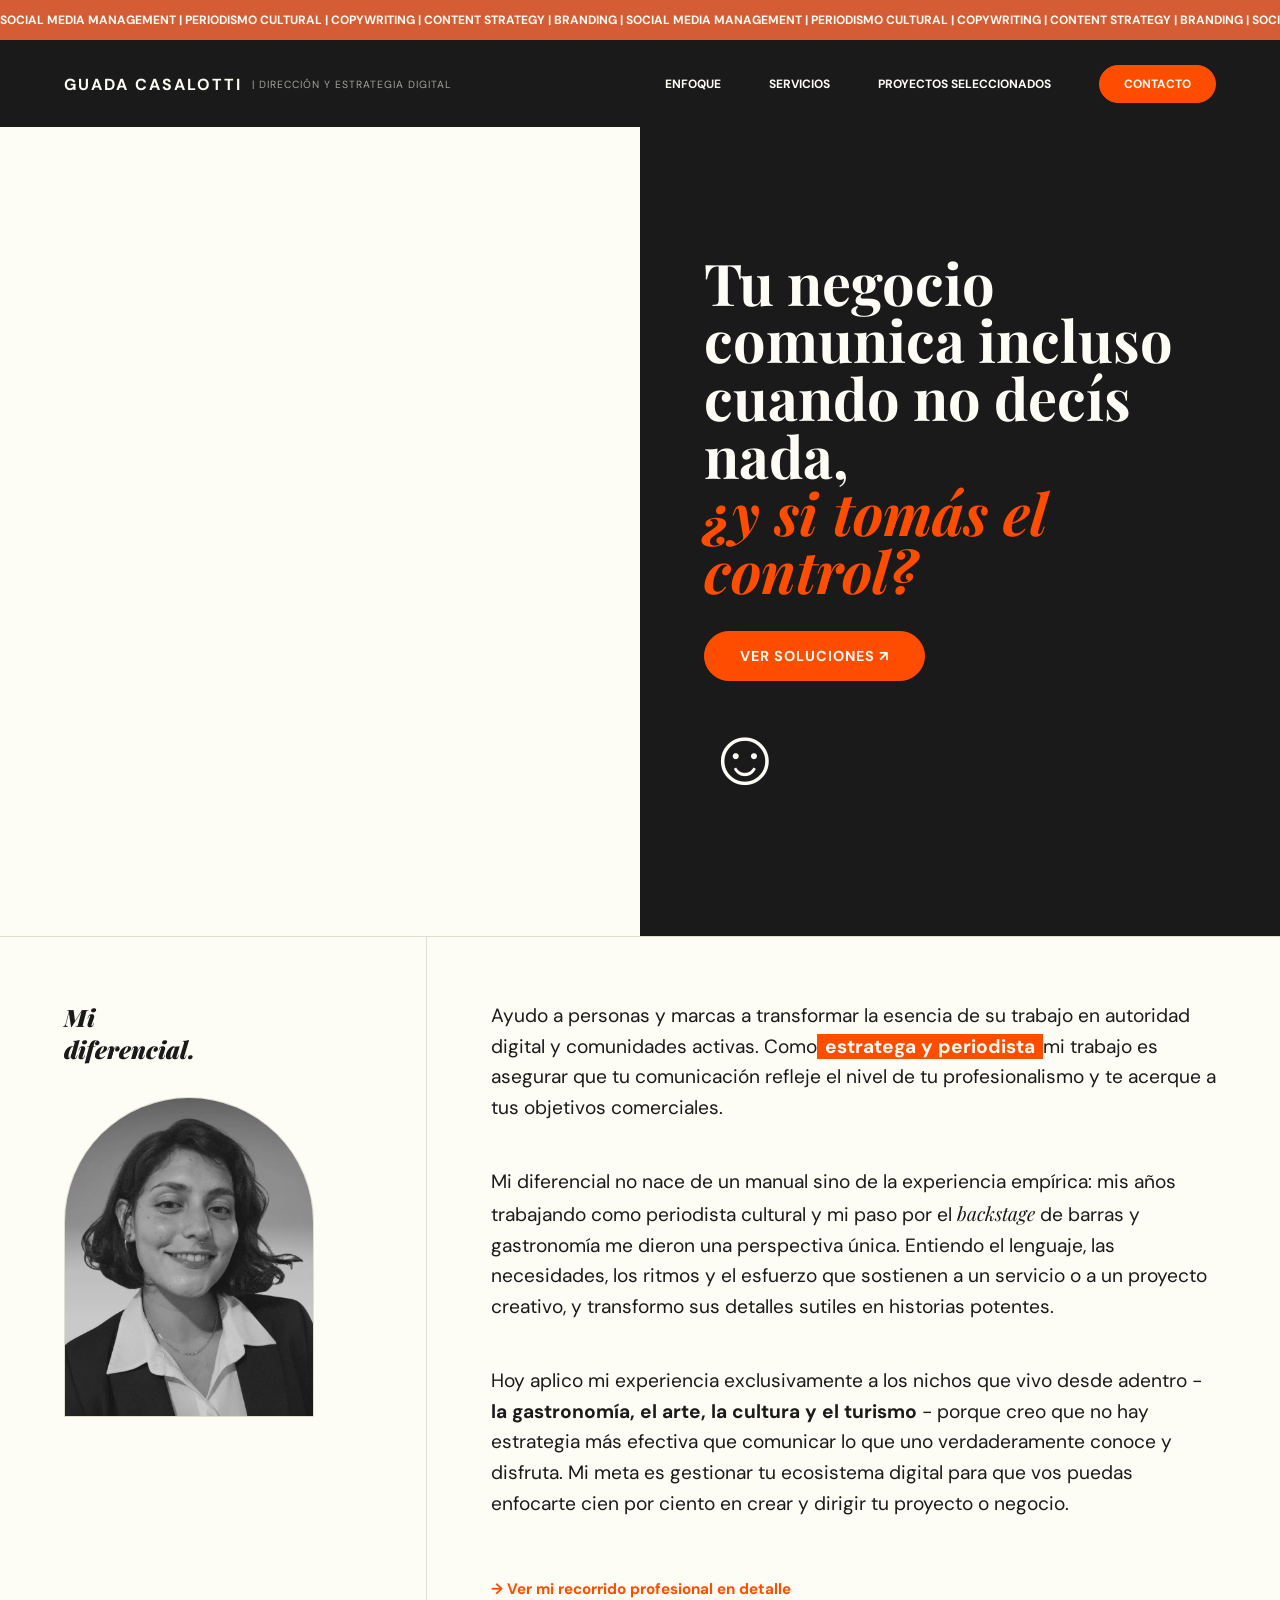
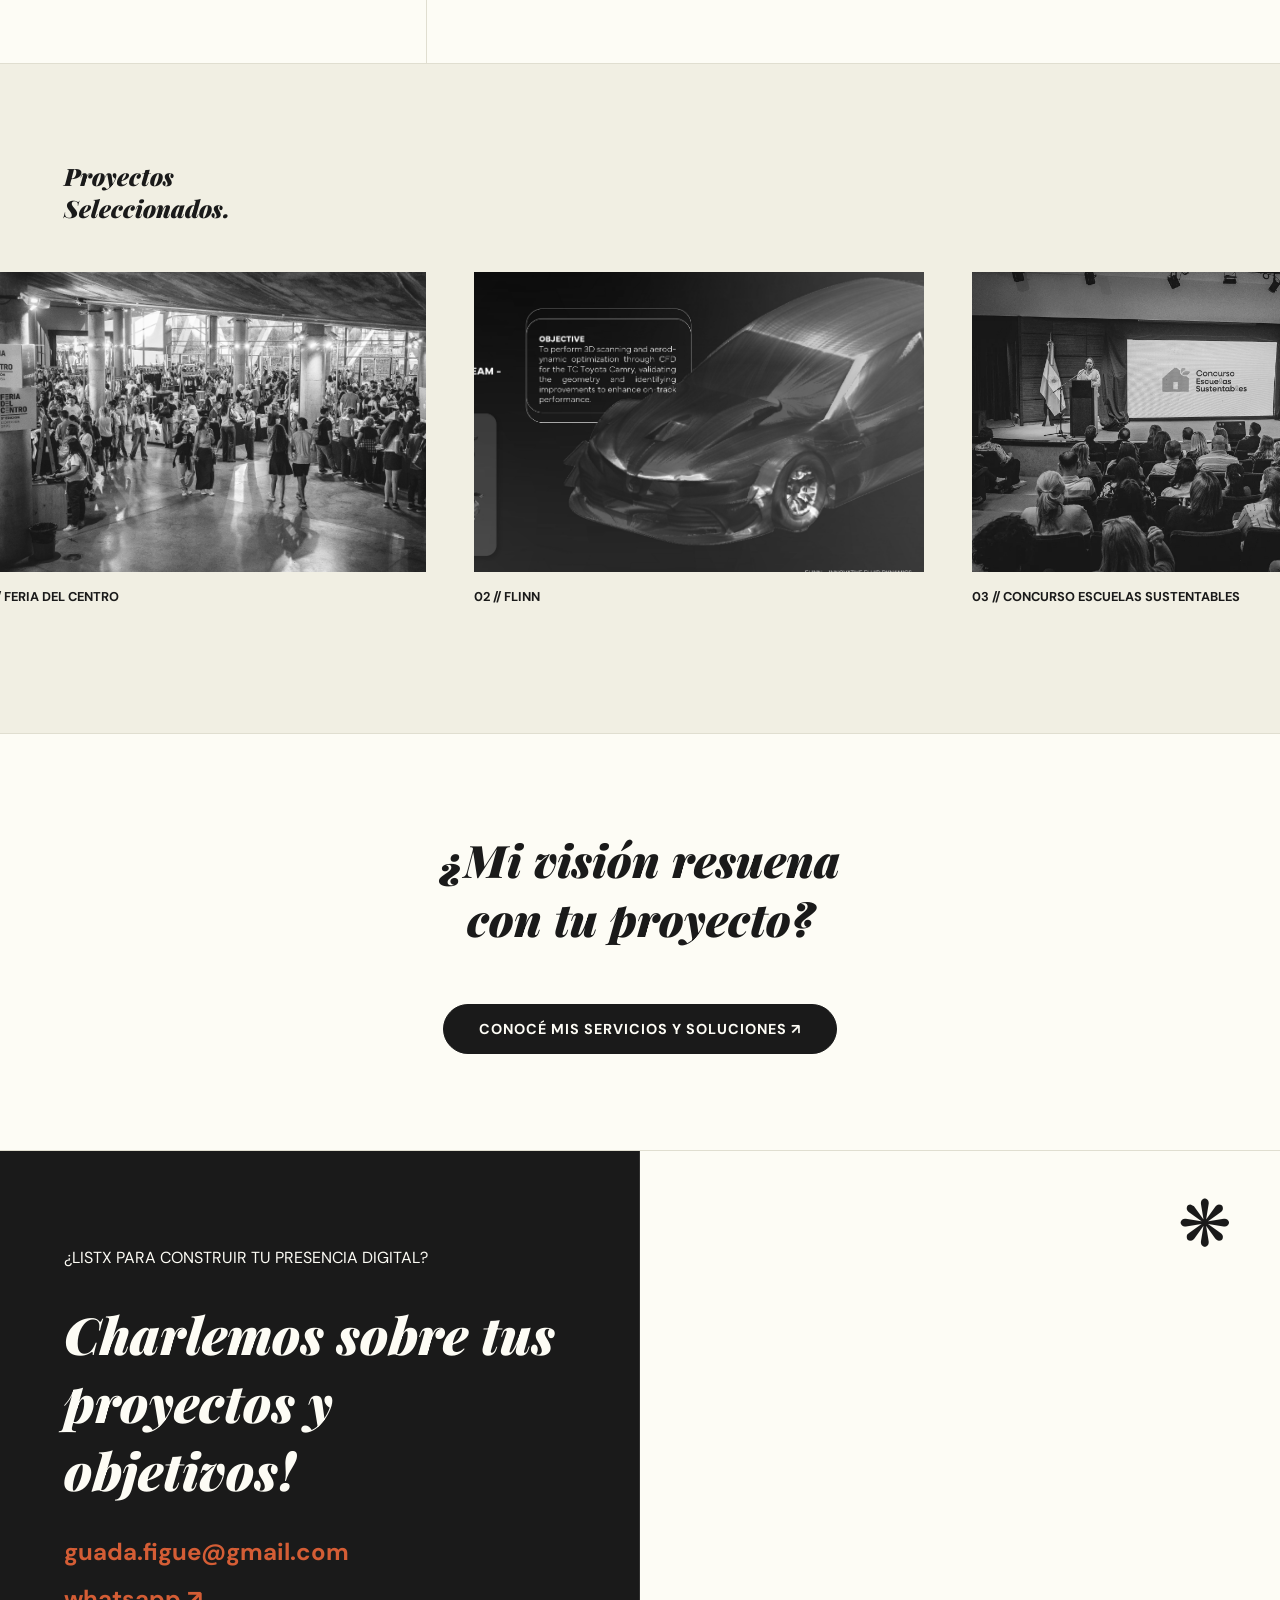
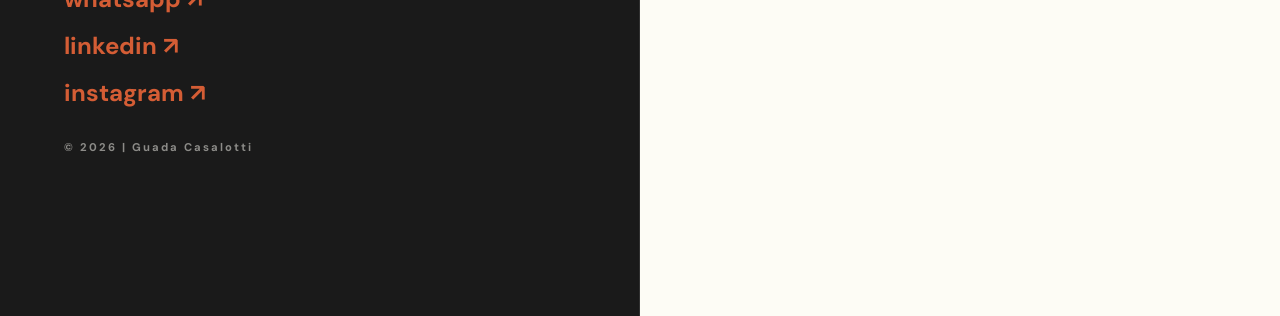
==== commit 000d7006: "Update index.html" ====
--- a/index.html
+++ b/index.html
@@ -64,8 +64,8 @@
             </div>
         </div>
         <div class="diff-content">
-            <p>Ayudo a personas y marcas a transformar la esencia de su trabajo en autoridad digital y comunidades activas. Como <span>estratega y periodista</span>mi trabajo es asegurar que tu comunicación refleje el nivel de tu profesionalismo y te acerque a tus objetivos comerciales.</p>
-            <p>Mi diferencial no nace de un manual sino de la experiencia empírica: mis años trabajando como periodista cultural y mi paso por el <em>backstage</em>de barras y gastronomía me dieron una perspectiva única. Entiendo el lenguaje, las necesidades, los ritmos y el esfuerzo que sostienen a un servicio o a un proyecto creativo, y transformo sus detalles sutiles en historias potentes.</p>
+            <p>Ayudo a personas y marcas a transformar la esencia de su trabajo en autoridad digital y comunidades activas. Como<span>estratega y periodista</span>mi trabajo es asegurar que tu comunicación refleje el nivel de tu profesionalismo y te acerque a tus objetivos comerciales.</p>
+            <p>Mi diferencial no nace de un manual sino de la experiencia empírica: mis años trabajando como periodista cultural y mi paso por el <em>backstage</em> de barras y gastronomía me dieron una perspectiva única. Entiendo el lenguaje, las necesidades, los ritmos y el esfuerzo que sostienen a un servicio o a un proyecto creativo, y transformo sus detalles sutiles en historias potentes.</p>
             <p>Hoy aplico mi experiencia exclusivamente a los nichos que vivo desde adentro - <strong>la gastronomía, el arte, la cultura y el turismo</strong> - porque creo que no hay estrategia más efectiva que comunicar lo que uno verdaderamente conoce y disfruta. Mi meta es gestionar tu ecosistema digital para que vos puedas enfocarte cien por ciento en crear y dirigir tu proyecto o negocio.</p>
             
             <a href="trayectoria.html" style="font-family: var(--font-sans); font-weight: 700; color: var(--neon); text-decoration: none; font-size: 0.95rem; margin-top: 1rem; display: inline-block; transition: opacity 0.3s ease;" onmouseover="this.style.opacity='0.7'" onmouseout="this.style.opacity='1'">→ Ver mi recorrido profesional en detalle</a>
@@ -473,4 +473,4 @@
         }
     </script>
 </body>
-</html>+</html>
